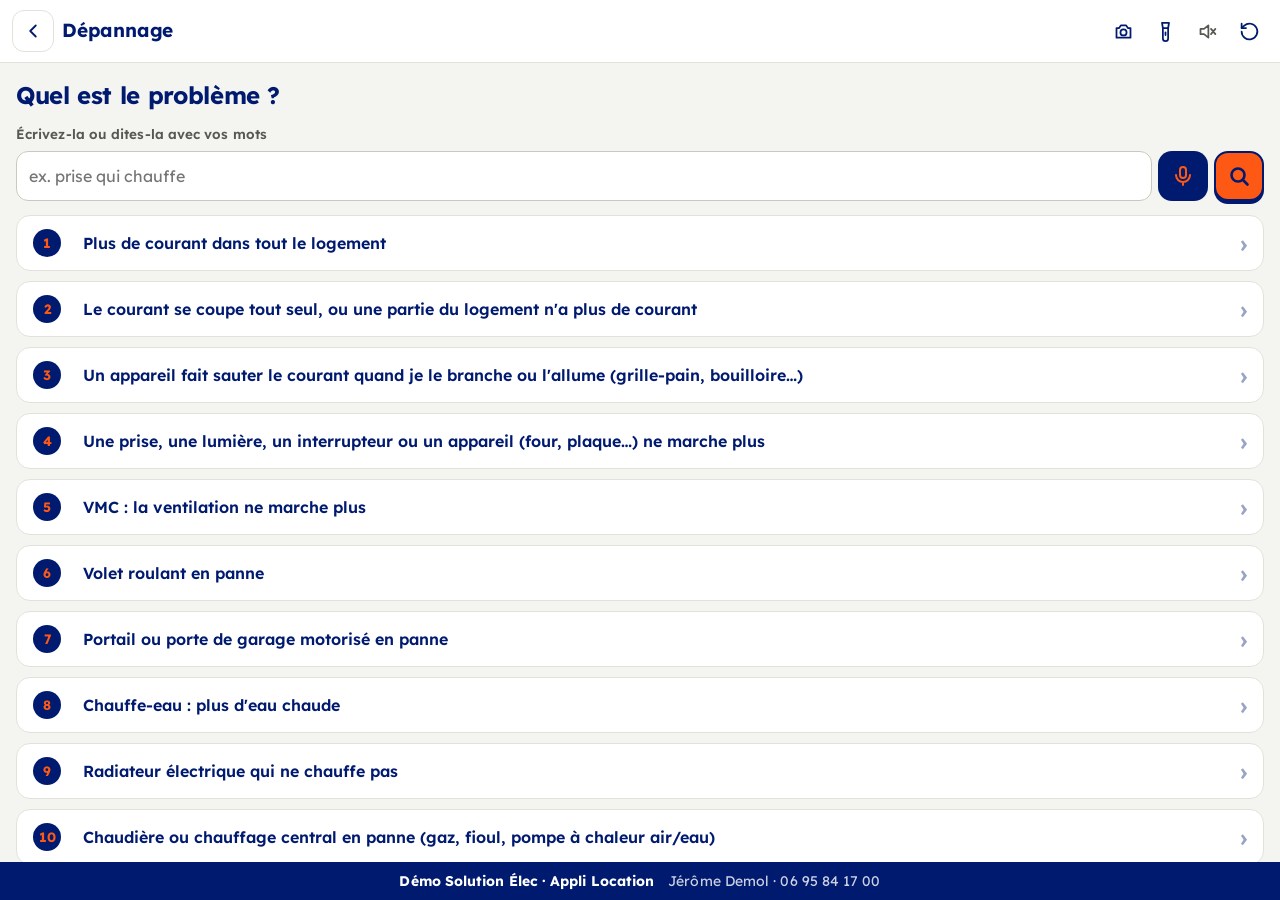
==== depannage/index.html @ 75cf82d8 "Démo publique du dépannage guidé (appli Location) pour le QR code de la présentation Ouvre directeme" ====
<!doctype html>
<html lang="fr">
<head>
<meta name="robots" content="noindex, nofollow">
<script src="demo-avant.js"></script>
<meta charset="utf-8">
<meta name="viewport" content="width=device-width,initial-scale=1,viewport-fit=cover,user-scalable=no">
<meta name="theme-color" content="#111111">
<title>Solution Élec – Démo dépannage</title>
<link rel="stylesheet" href="styles.css">
<link rel="stylesheet" href="demo.css">
</head>
<body>

<!-- ============ ACCUEIL ============ -->
<section class="screen" id="s-home">
  <div class="content home">
    <header class="hero">
      <div class="hero-top">
        <div class="logo-jd"><div class="lj-mark"><svg viewBox="0 0 48 48" aria-hidden="true"><text x="3" y="36" font-family="Georgia,'Times New Roman',serif" font-size="30" font-weight="700" fill="#111111">J</text><text x="19" y="36" font-family="Georgia,'Times New Roman',serif" font-size="30" font-weight="700" fill="#111111">D</text><path d="M27 6 18 26h7l-4 16 13-22h-7l4-14z" fill="#111111" stroke="#FFD100" stroke-width="1.2" stroke-linejoin="round"/></svg></div><div class="lj-txt"><b>JD Elec 33</b><small>Électricité générale</small></div></div>
        <button class="icon-btn glass" data-go="s-settings" aria-label="Réglages">
          <svg viewBox="0 0 24 24"><circle cx="12" cy="12" r="3"/><path d="M12 2v3M12 19v3M4.2 4.2l2.1 2.1M17.7 17.7l2.1 2.1M2 12h3M19 12h3M4.2 19.8l2.1-2.1M17.7 6.3l2.1-2.1"/></svg>
        </button>
      </div>
      <h1 class="brandname"><span class="app-name">Solution Élec</span></h1>
      <p class="tagline">Le dépannage électrique qui commence par un diagnostic, pas par un déplacement.</p>
      <div class="chips"><span>Pannes réglées à distance</span><span>Validation par l'agence</span><span>Devis en 2 minutes</span></div>
      <div class="by"><span id="ver"></span></div>
    </header>
    <div class="prof-label">Je suis</div>
    <div class="prof-switch" id="prof-switch" role="tablist" aria-label="Profil">
      <button data-p="locataire" role="tab">Locataire</button>
      <button data-p="agence" role="tab">Agence</button>
      <button data-p="electricien" role="tab">Électricien</button>
    </div>

    <div class="panne-xl loc-only">
      <button class="panne-btn" id="h-panne"><span class="pb-ico"><svg viewBox="0 0 24 24"><path d="M13 2 4 14h7l-1 8 9-12h-7z"/></svg></span>J'ai une panne</button>
      <button class="panne-voix" id="h-panne-voix"><svg viewBox="0 0 24 24"><rect x="9" y="3" width="6" height="11" rx="3"/><path d="M5 11a7 7 0 0 0 14 0M12 18v3"/></svg>Dire ma panne à voix haute</button>
    </div>
    <p class="rassure-court loc-only"><svg viewBox="0 0 24 24" aria-hidden="true"><path d="M12 3l7 3v5c0 4.5-3 8.3-7 10-4-1.7-7-5.5-7-10V6z"/><path d="M9 12l2 2 4-4"/></svg>Sans outil, pas à pas.</p>
    <button class="lien-qr loc-only" id="h-qr" type="button"><svg viewBox="0 0 24 24" aria-hidden="true"><path d="M4 4h6v6H4zM14 4h6v6h-6zM4 14h6v6H4z"/><path d="M14 14h2v2h-2zM18 14h2v2M14 18h2v2M18 18h2v2h-2"/></svg><span id="h-qr-t">Scanner l'autocollant du logement</span></button>
    <a class="urgence-accueil loc-only" href="tel:18"><svg viewBox="0 0 24 24" aria-hidden="true"><path d="M12 3 2 20h20z"/><path d="M12 10v4M12 17v.5"/></svg>Fumée, brûlé ou eau ? Appelez le 18</a>
    <button class="tile tile-main hide-loc" id="h-dep">
      <div class="tile-ico"><svg viewBox="0 0 24 24"><path d="M14.7 6.3a4 4 0 0 0-5.4 5.4L3 18l3 3 6.3-6.3a4 4 0 0 0 5.4-5.4l-2.5 2.5-2.4-.6-.6-2.4z"/></svg></div>
      <div><h2>Dépannage guidé</h2><p id="h-dep-p">Une panne ? Diagnostic pas à pas en toute sécurité, puis demande d'intervention envoyée à l'agence.</p></div>
    </button>
    <div class="tiles pro-only">
      <button class="tile pro-only" id="h-pre">
        <div class="tile-ico"><svg viewBox="0 0 24 24"><path d="M4 8h3l2-3h6l2 3h3v11H4z"/><circle cx="12" cy="13" r="3.5"/></svg></div>
        <h2>Pré-évaluation photo</h2><p>Anomalies repérées pièce par pièce, rapport chiffré.</p>
      </button>
      <button class="tile pro-only" id="h-diag">
        <div class="tile-ico"><svg viewBox="0 0 24 24"><path d="M14 3H6a2 2 0 0 0-2 2v14a2 2 0 0 0 2 2h12a2 2 0 0 0 2-2V9z"/><path d="M14 3v6h6M12 18v-6M9 15l3 3 3-3"/></svg></div>
        <h2>Diagnostic → devis</h2><p>Importez le rapport, le devis est prêt.</p>
      </button>
    </div>

    <button class="tile tile-main ag-only" id="h-parc">
      <div class="tile-ico"><svg viewBox="0 0 24 24"><path d="M3 11l9-7 9 7"/><path d="M5 10v10h14V10"/><path d="M10 20v-5h4v5"/></svg></div>
      <div><h2>Mon parc de logements</h2><p id="h-parc-p">Importez vos logements (Excel, CSV) et suivez les diagnostics à renouveler.</p></div>
    </button>
    <button class="tile tile-demo ag-only tile-tdb" id="h-tdb">
      <div class="tile-ico"><svg viewBox="0 0 24 24"><path d="M3 3v18h18"/><path d="M7 15l4-4 3 3 5-6"/></svg></div>
      <div><h2>Tableau de bord</h2><p id="h-tdb-p">Demandes, délais, diagnostics à renouveler, déplacements évités.</p></div>
    </button>
    <button class="reprise-visite maj" id="h-maj" type="button" hidden><span class="rv-ico"><svg viewBox="0 0 24 24"><path d="M12 4v11M7 10l5 5 5-5M5 20h14"/></svg></span><span class="vt"><span>Nouvelle version disponible</span><b></b><small>Touchez pour télécharger, puis ouvrez le fichier pour installer : vos données sont gardées.</small></span></button>
    <button class="reprise-visite" id="h-reprise" type="button" hidden><span class="rv-ico"><svg viewBox="0 0 24 24"><path d="M8 5v14l11-7z"/></svg></span><span class="vt"><span>Reprendre la visite en cours</span><b></b><small></small></span></button>
    <button class="tile tile-main ag-only" id="h-cam">
      <div class="tile-ico"><svg viewBox="0 0 24 24"><path d="M4 8h3l2-3h6l2 3h3v11H4z"/><circle cx="12" cy="13" r="3.5"/></svg></div>
      <div><h2>Relevé visuel (visite)</h2><p>Pièce par pièce, photographiez, cochez ou dictez ce que vous voyez : estimation TTC indicative à la fin de la visite.</p></div>
    </button>
    <button class="tile tile-demo hide-loc" id="h-glob">
      <div class="tile-ico"><svg viewBox="0 0 24 24"><path d="M3 11l9-7 9 7"/><path d="M5 10v10h14V10"/><path d="M9 14h6M9 17h4"/></svg></div>
      <div><h2>Estimation globale</h2><p>Surface et pièces : minimum NF C 15-100 (tableau, circuits, prises) chiffré en un instant.</p></div>
    </button>
    <button class="tile tile-demo hide-loc" id="h-age">
      <div class="tile-ico"><svg viewBox="0 0 24 24"><circle cx="12" cy="12" r="8.5"/><path d="M12 7.5V12l3 2"/></svg></div>
      <div><h2>Quel âge a l'électricité ?</h2><p>Sans outil, 5 à 6 questions : époque de l'installation, points hors norme et prix des travaux selon la région.</p></div>
    </button>
    <div class="tiles ag-tiles ag-only">
      <button class="tile" id="h-depot">
        <div class="tile-ico"><svg viewBox="0 0 24 24"><path d="M14 3H6a2 2 0 0 0-2 2v14a2 2 0 0 0 2 2h12a2 2 0 0 0 2-2V9z"/><path d="M14 3v6h6M12 18v-6M9 15l3-3 3 3"/></svg></div>
        <h2>Déposer le diagnostic</h2><p>Obtenez votre devis de mise en sécurité.</p>
      </button>
      <button class="tile" id="h-plan">
        <div class="tile-ico"><svg viewBox="0 0 24 24"><rect x="3" y="5" width="18" height="16" rx="2"/><path d="M3 10h18M8 3v4M16 3v4"/><circle cx="15.5" cy="15.5" r="1.6"/><path d="M16.7 16.7l2 2"/></svg></div>
        <h2>Planifier l'intervention</h2><p>Devis accepté : date, créneau, clés.</p>
      </button>
    </div>

    <button class="tile tile-main hide-loc" id="h-imm">
      <div class="tile-ico"><svg viewBox="0 0 24 24"><path d="M4 21V5l8-3v19M12 8h8v13"/><path d="M7 8h2M7 12h2M7 16h2M15 12h2M15 16h2M2 21h20"/></svg></div>
      <div><h2>Mes immeubles</h2><p id="h-imm-p">Équipements, contacts des prestataires, pannes et visite annuelle, immeuble par immeuble.</p></div>
    </button>
    <button class="tile tile-demo hide-loc" id="h-services">
      <div class="tile-ico"><svg viewBox="0 0 24 24"><path d="M12 3l7 3v5c0 4.5-3 8.3-7 10-4-1.7-7-5.5-7-10V6z"/><path d="M9 12l2 2 4-4"/></svg></div>
      <div><h2>Visite annuelle et devis pour l'AG</h2><p>Vérification des parties communes, contrat de maintenance, sous-compteurs, devis prêts pour l'assemblée générale.</p></div>
    </button>
    <button class="tile tile-demo hide-loc" id="h-part">
      <div class="tile-ico"><svg viewBox="0 0 24 24"><circle cx="9" cy="8" r="3.2"/><path d="M3.5 20a5.5 5.5 0 0 1 11 0"/><path d="M17.5 7.5 15 12h3.2l-1.7 4.5"/></svg></div>
      <div><h2>Électriciens partenaires</h2><p id="h-part-p">Ajouter un électricien, contrat et conditions générales de vente, grille des commissions.</p></div>
    </button>
    <button class="tile tile-demo hide-loc" id="h-demo">
      <div class="tile-ico"><svg viewBox="0 0 24 24"><path d="M3 3v18h18"/><path d="M7 15l4-4 3 3 5-6"/></svg></div>
      <div><h2>Démo agence</h2><p>Tableau de bord d'un parc de 160 logements : Électro-score, carte des risques, économies.</p></div>
    </button>
    <div class="card new hide-loc" id="h-form" hidden>
      <h2 id="h-form-t">Nouvelle pré-évaluation</h2>
      <label for="h-ref">Adresse ou référence du bien</label>
      <input id="h-ref" type="text" placeholder="ex. 27 rue des Immortelles, Hourtin" autocomplete="off" list="h-ref-parc">
      <datalist id="h-ref-parc"></datalist>
      <label for="h-client" id="h-client-l">Client / agence (facultatif)</label>
      <input id="h-client" type="text" placeholder="ex. AJP Immobilier Soulac" autocomplete="off">
      <label for="h-nature">Maison ou appartement</label>
      <select id="h-nature"><option value="">Choisir</option><option value="maison">Maison</option><option value="appartement">Appartement</option><option value="maison_copro">Maison en copropriété</option></select>
      <div class="hf-row">
        <div><label for="h-type">Type</label><select id="h-type"><option value="">Choisir</option><option>Studio</option><option>T2</option><option>T3</option><option>T4</option><option>T5</option><option>T6</option></select></div>
        <div><label for="h-surf">Surface (m²)</label><input id="h-surf" type="number" inputmode="numeric" min="10" max="600" placeholder="ex. 65"></div>
      </div>
      <button class="btn primary big" id="h-start">
        <svg viewBox="0 0 24 24"><path d="M4 8h3l2-3h6l2 3h3v11H4z"/><circle cx="12" cy="13" r="3.5"/></svg>
        Démarrer le scan
      </button>
      <p class="hint" id="h-keywarn" hidden>Ajoutez votre clé API dans Réglages avant de scanner.</p>
    </div>

    <h3 class="sec" id="h-dem-title" hidden>Demandes d'intervention</h3>
    <div id="h-dem" class="list"></div>
    <button class="lien-prof loc-only" id="h-prof-open" type="button">Agence ou électricien ?</button>
    <h3 class="sec hide-loc" id="h-list-t">Pré-évaluations</h3>
    <div id="h-list" class="list hide-loc"></div>
  </div>
</section>

<!-- ============ SCAN (caméra) ============ -->
<section class="screen dark" id="s-scan" hidden>
  <div class="cam">
    <video id="video" playsinline muted autoplay></video>
    <canvas id="frame" hidden></canvas>
    <img id="still" alt="" hidden>
    <div class="overlay" id="overlay"></div>
    <div class="flash" id="flash" hidden></div>
    <div class="cam-msg" id="cam-msg" hidden></div>
    <div class="scanline" id="scanline" hidden></div>
    <div class="nav" id="nav" hidden>
      <button id="nav-prev" aria-label="Photo précédente"><svg viewBox="0 0 24 24"><path d="M15 6l-6 6 6 6"/></svg></button>
      <span id="nav-pos"></span>
      <button id="nav-next" aria-label="Photo suivante"><svg viewBox="0 0 24 24"><path d="M9 6l6 6-6 6"/></svg></button>
    </div>
  </div>

  <div class="cam-top">
    <button class="icon-btn glass" id="sc-close" aria-label="Terminer la visite">
      <svg viewBox="0 0 24 24"><path d="M15 6l-6 6 6 6"/></svg>
    </button>
    <div class="rooms" id="rooms"></div>
  </div>

  <div class="cam-bottom" id="cam-bottom">
    <div class="tray" id="tray" hidden>
      <div class="tray-shots" id="tray-shots"></div>
      <button class="btn primary" id="sc-analyse">Analyser</button>
    </div>
    <div class="cam-actions">
      <button class="ca-btn" id="sc-mic" type="button"><svg viewBox="0 0 24 24"><rect x="9" y="3" width="6" height="11" rx="3"/><path d="M5 11a7 7 0 0 0 14 0M12 18v3"/></svg>Dicter</button>
      <button class="ca-btn" id="sc-check" type="button"><svg viewBox="0 0 24 24"><path d="M9 11l3 3 8-8"/><path d="M20 12v6a2 2 0 0 1-2 2H6a2 2 0 0 1-2-2V6a2 2 0 0 1 2-2h9"/></svg>Cocher</button>
    </div>
    <div class="cam-tools">
      <button class="pill-btn" id="sc-lens" hidden aria-label="Changer d'objectif">1×</button>
      <div class="modes" role="tablist">
        <button data-mode="photo" class="on" role="tab">Photo</button>
        <button data-mode="video" role="tab">Vidéo</button>
      </div>
      <span class="rec" id="rec" hidden></span>
    </div>
    <div class="cam-row">
      <button class="thumb" id="sc-report" aria-label="Voir le rapport"><span id="sc-count">0</span><small>constats</small></button>
      <button class="shutter" id="sc-shoot" aria-label="Prendre une photo"><span></span></button>
      <label class="thumb file" for="sc-file" aria-label="Importer des photos">
        <svg viewBox="0 0 24 24"><rect x="3" y="4" width="18" height="16" rx="2"/><circle cx="9" cy="10" r="2"/><path d="M21 17l-5-5-9 8"/></svg>
      </label>
      <input type="file" id="sc-file" accept="image/*" multiple hidden>
    </div>
  </div>

  <!-- visite guidée : constats cochés ou dictés -->
  <div class="sheet ck" id="ck" hidden>
    <div class="sheet-head">
      <div><div class="sheet-room" id="ck-room"></div><div class="sheet-sub" id="ck-sub"></div></div>
      <div class="sheet-total" id="ck-total"></div>
    </div>
    <div class="sheet-body" id="ck-body"></div>
    <div class="sheet-actions">
      <button class="btn ghost" id="ck-cancel" type="button">Annuler</button>
      <button class="btn ghost" id="ck-ras" type="button">Rien à signaler</button>
      <button class="btn primary" id="ck-ok" type="button">Ajouter au rapport</button>
    </div>
  </div>

  <!-- feuille de résultat -->
  <div class="sheet" id="sheet" hidden>
    <div class="sheet-head">
      <div><div class="sheet-room" id="r-room"></div><div class="sheet-sub" id="r-sub"></div></div>
      <div class="sheet-total" id="r-total"></div>
      <p class="hint" id="r-zone" hidden></p>
    </div>
    <div class="sheet-body" id="r-body"></div>
    <div class="sheet-actions">
      <button class="btn ghost" id="r-retake">Reprendre</button>
      <button class="btn primary" id="r-keep">Valider</button>
    </div>
  </div>
</section>

<!-- ============ RAPPORT ============ -->
<section class="screen" id="s-report" hidden>
  <header class="topbar">
    <button class="icon-btn" id="rp-back" aria-label="Retour"><svg viewBox="0 0 24 24"><path d="M15 6l-6 6 6 6"/></svg></button>
    <div class="title"><h1 id="rp-title">Rapport</h1><div class="sub" id="rp-sub"></div></div>
    <span></span>
  </header>
  <div class="content" id="rp-content"></div>
  <div class="footbar">
    <button class="btn ghost" id="rp-scan">Continuer</button>
    <button class="btn ghost" id="rp-copy">Copier</button>
    <button class="btn primary" id="rp-pdf">PDF</button>
  </div>
</section>

<!-- ============ DÉPANNAGE ============ -->
<section class="screen" id="s-dep" hidden>
  <header class="topbar">
    <button class="icon-btn" id="dp-back" aria-label="Retour"><svg viewBox="0 0 24 24"><path d="M15 6l-6 6 6 6"/></svg></button>
    <div class="title"><h1>Dépannage</h1><div class="sub" id="dp-step"></div></div>
    <div class="tb-actions">
      <button class="icon-btn cam-btn" id="dp-cam" aria-label="Prendre une photo"><svg viewBox="0 0 24 24"><path d="M4 8h3l2-3h6l2 3h3v11H4z"/><circle cx="12" cy="13" r="3.5"/></svg><span class="badge-n" id="dp-camn" hidden>0</span></button>
      <button class="icon-btn" id="dp-torch" aria-label="Lampe torche"><svg viewBox="0 0 24 24"><path d="M8 2h8l-1 6H9z"/><path d="M9 8v12a3 3 0 0 0 6 0V8"/><path d="M12 13v3"/></svg></button>
      <button class="icon-btn" id="dp-voice" aria-label="Couper la voix"><svg viewBox="0 0 24 24"><path d="M4 9v6h4l5 4V5L8 9z"/><path class="w1" d="M16 9a4 4 0 0 1 0 6"/><path class="w2" d="M18.5 6.5a8 8 0 0 1 0 11"/><path class="x" d="M16 9l5 6M21 9l-5 6"/></svg></button>
      <button class="icon-btn" id="dp-home" aria-label="Recommencer"><svg viewBox="0 0 24 24"><path d="M3 12a9 9 0 1 0 3-6.7L3 8"/><path d="M3 3v5h5"/></svg></button>
    </div>
  </header>
  <div class="content" id="dp-content"></div>
  <input type="file" id="dp-file" accept="image/*" capture="environment" hidden>
  <input type="file" id="dp-gal" accept="image/*" multiple hidden>
</section>

<!-- ============ DIAGNOSTIC → DEVIS ============ -->
<section class="screen" id="s-diag" hidden>
  <header class="topbar">
    <button class="icon-btn" id="dg-back" aria-label="Retour"><svg viewBox="0 0 24 24"><path d="M15 6l-6 6 6 6"/></svg></button>
    <div class="title"><h1>Diagnostic → devis</h1><div class="sub" id="dg-sub"></div></div><span></span>
  </header>
  <div class="content" id="dg-content"></div>
  <div class="footbar" id="dg-foot" hidden>
    <button class="btn ghost" id="dg-new">Autre</button>
    <button class="btn ghost" id="dg-plan">Planifier</button>
    <button class="btn ghost" id="dg-copy">Copier</button>
    <button class="btn primary" id="dg-pdf">Devis PDF</button>
  </div>
  <input type="file" id="dg-file" accept="application/pdf,image/*" multiple hidden>
</section>

<!-- ============ ESTIMATION GLOBALE ============ -->
<section class="screen" id="s-glob" hidden>
  <header class="topbar">
    <button class="icon-btn" id="gl-back" aria-label="Retour"><svg viewBox="0 0 24 24"><path d="M15 6l-6 6 6 6"/></svg></button>
    <div class="title"><h1>Estimation globale</h1><div class="sub">Rénovation · NF C 15-100</div></div><span></span>
  </header>
  <div class="content" id="gl-content"></div>
</section>

<section class="screen" id="s-age" hidden>
  <header class="topbar">
    <button class="icon-btn" id="ag2-back" aria-label="Retour"><svg viewBox="0 0 24 24"><path d="M15 6l-6 6 6 6"/></svg></button>
    <div class="title"><h1>Âge de l'installation</h1><div class="sub" id="ag2-sub">Sans outil</div></div><span></span>
  </header>
  <div class="content" id="ag2-content"></div>
</section>

<!-- ============ TABLEAU DE BORD AGENCE ============ -->
<section class="screen" id="s-tdb" hidden>
  <header class="topbar">
    <button class="icon-btn" id="tdb-back" aria-label="Retour"><svg viewBox="0 0 24 24"><path d="M15 6l-6 6 6 6"/></svg></button>
    <div class="title"><h1>Tableau de bord</h1><div class="sub">Chiffres réels de l'agence</div></div><span></span>
  </header>
  <div class="content" id="tdb-content"></div>
</section>

<!-- ============ SUIVI D'UNE DEMANDE ============ -->
<section class="screen" id="s-dossier" hidden>
  <header class="topbar">
    <button class="icon-btn" id="dd-back" aria-label="Retour"><svg viewBox="0 0 24 24"><path d="M15 6l-6 6 6 6"/></svg></button>
    <div class="title"><h1>Suivi de la demande</h1><div class="sub" id="dd-sub"></div></div><span></span>
  </header>
  <div class="content" id="dd-content"></div>
</section>

<!-- ============ AGENCE : MON PARC ============ -->
<section class="screen" id="s-parc" hidden>
  <header class="topbar">
    <button class="icon-btn" id="pa-back" aria-label="Retour"><svg viewBox="0 0 24 24"><path d="M15 6l-6 6 6 6"/></svg></button>
    <div class="title"><h1>Mon parc</h1><div class="sub" id="pa-sub"></div></div><span></span>
  </header>
  <div class="content" id="pa-content"></div>
  <input type="file" id="pa-file" accept=".xlsx,.xls,.csv,text/csv,application/vnd.openxmlformats-officedocument.spreadsheetml.sheet,application/vnd.ms-excel" hidden>
</section>

<!-- ============ AGENCE : DÉPÔT DIAGNOSTIC ============ -->
<section class="screen" id="s-depot" hidden>
  <header class="topbar">
    <button class="icon-btn" id="dpo-back" aria-label="Retour"><svg viewBox="0 0 24 24"><path d="M15 6l-6 6 6 6"/></svg></button>
    <div class="title"><h1>Déposer le diagnostic</h1><div class="sub">Obtenir votre devis</div></div><span></span>
  </header>
  <div class="content" id="dpo-content"></div>
  <input type="file" id="dpo-file" accept="application/pdf,image/*" multiple hidden>
</section>

<!-- ============ AGENCE : PLANIFIER ============ -->
<section class="screen" id="s-plan" hidden>
  <header class="topbar">
    <button class="icon-btn" id="pl-back" aria-label="Retour"><svg viewBox="0 0 24 24"><path d="M15 6l-6 6 6 6"/></svg></button>
    <div class="title"><h1>Planifier l'intervention</h1><div class="sub">Date · créneau · clés</div></div><span></span>
  </header>
  <div class="content" id="pl-content"></div>
</section>

<!-- ============ DÉMO AGENCE ============ -->
<section class="screen" id="s-demo" hidden>
  <header class="topbar">
    <button class="icon-btn" id="dm-back" aria-label="Retour"><svg viewBox="0 0 24 24"><path d="M15 6l-6 6 6 6"/></svg></button>
    <div class="title"><h1 id="dm-title">Démo agence</h1><div class="sub">Tableau de bord</div></div><span></span>
  </header>
  <div class="content" id="dm-content"></div>
</section>

<!-- ============ BIENVENUE ============ -->
<section class="screen welcome" id="s-welcome" hidden>
  <div class="wl-slides" id="wl-slides">
    <div class="wl-slide">
      <div class="logo-jd big"><div class="lj-mark"><svg viewBox="0 0 48 48" aria-hidden="true"><text x="3" y="36" font-family="Georgia,'Times New Roman',serif" font-size="30" font-weight="700" fill="#111111">J</text><text x="19" y="36" font-family="Georgia,'Times New Roman',serif" font-size="30" font-weight="700" fill="#111111">D</text><path d="M27 6 18 26h7l-4 16 13-22h-7l4-14z" fill="#111111" stroke="#FFD100" stroke-width="1.2" stroke-linejoin="round"/></svg></div><div class="lj-txt"><b>JD Elec 33</b><small>Électricité générale</small></div></div>
      <h1 class="brandname app-name">Solution Élec</h1>
      <p class="tagline">Le dépannage électrique qui commence par un diagnostic, pas par un déplacement.</p>
    </div>
    <div class="wl-slide">
      <div class="wl-step"><b>1</b><div><h2>Une panne ?</h2><p>L'appli vous guide pas à pas, en toute sécurité. Beaucoup de pannes se règlent en deux minutes, sans faire venir personne.</p></div></div>
      <div class="wl-step"><b>2</b><div><h2>Un électricien est nécessaire ?</h2><p>La demande part à l'agence avec tout le dossier. L'électricien est prévenu en même temps.</p></div></div>
      <div class="wl-step"><b>3</b><div><h2>Bon pour accord</h2><p>L'agence valide, l'électricien prend rendez-vous et intervient, sans passage inutile.</p></div></div>
    </div>
    <div class="wl-slide">
      <h2 class="wl-q">Vous êtes…</h2>
      <div class="choices" id="wl-prof">
        <button class="choice" data-p="locataire">Locataire</button>
        <button class="choice" data-p="agence">Agence immobilière</button>
        <button class="choice" data-p="electricien">Électricien / artisan</button>
      </div>
      <label class="check"><input type="checkbox" id="wl-cgu"><span>J'accepte les <a href="#" data-legal="cgu">conditions d'utilisation</a> et la <a href="#" data-legal="conf">politique de confidentialité</a>.</span></label>
    </div>
  </div>
  <div class="wl-foot">
    <div class="dots" id="wl-dots"><span class="on"></span><span></span><span></span></div>
    <button class="btn primary big" id="wl-next">Suivant</button>
  </div>
</section>

<!-- ============ ÉLECTRICIENS PARTENAIRES ============ -->
<section class="screen" id="s-partenaires" hidden>
  <header class="topbar">
    <button class="icon-btn" id="pt-back" aria-label="Retour"><svg viewBox="0 0 24 24"><path d="M15 6l-6 6 6 6"/></svg></button>
    <div class="title"><h1>Électriciens partenaires</h1><div class="sub" id="pt-sub"></div></div><span></span>
  </header>
  <div class="content" id="pt-content"></div>
</section>

<!-- ============ LECTEUR DE QR (autocollant du logement, affiche du hall) ============ -->
<section class="screen" id="s-qr" hidden>
  <header class="topbar">
    <button class="icon-btn" id="qr-back" aria-label="Retour"><svg viewBox="0 0 24 24"><path d="M15 6l-6 6 6 6"/></svg></button>
    <div class="title"><h1>Scanner le code</h1><div class="sub" id="qr-sub"></div></div><span></span>
  </header>
  <div class="content" id="qr-content"></div>
</section>

<!-- ============ COPRO : MES IMMEUBLES ============ -->
<section class="screen" id="s-imm" hidden>
  <header class="topbar">
    <button class="icon-btn" id="im-back" aria-label="Retour"><svg viewBox="0 0 24 24"><path d="M15 6l-6 6 6 6"/></svg></button>
    <div class="title"><h1>Mes immeubles</h1><div class="sub" id="im-sub"></div></div><span></span>
  </header>
  <div class="content" id="im-content"></div>
</section>

<!-- ============ COPRO : VISITE ANNUELLE, CONTRAT, SOUS-COMPTAGE ============ -->
<section class="screen" id="s-services" hidden>
  <header class="topbar">
    <button class="icon-btn" id="sv-back" aria-label="Retour"><svg viewBox="0 0 24 24"><path d="M15 6l-6 6 6 6"/></svg></button>
    <div class="title"><h1>Visite annuelle et devis</h1><div class="sub">Parties communes</div></div><span></span>
  </header>
  <div class="content" id="sv-content"></div>
</section>

<!-- ============ MENTIONS LÉGALES ============ -->
<section class="screen" id="s-legal" hidden>
  <header class="topbar">
    <button class="icon-btn" id="lg-back" aria-label="Retour"><svg viewBox="0 0 24 24"><path d="M15 6l-6 6 6 6"/></svg></button>
    <div class="title"><h1>Informations légales</h1></div><span></span>
  </header>
  <div class="content legal" id="lg-content"></div>
</section>

<!-- ============ RÉGLAGES ============ -->
<section class="screen" id="s-settings" hidden>
  <header class="topbar">
    <button class="icon-btn" data-go="s-home" aria-label="Retour"><svg viewBox="0 0 24 24"><path d="M15 6l-6 6 6 6"/></svg></button>
    <div class="title"><h1>Réglages</h1></div><span></span>
  </header>
  <div class="content">
    <p class="hint st-ver" id="st-ver"></p>
    <div class="card" id="st-transfert">
      <h2>Transférer mes réglages</h2>
      <p class="hint">Location, Transaction et Copro gardent chacune leurs réglages. Envoyez-les d'un geste vers l'autre appli installée sur ce téléphone : grille de prix, agence ou syndic, électricien, mentions, logo, prix du contrat. La clé d'activation n'est jamais transférée : collez-la à nouveau dans l'autre appli.</p>
      <div id="st-recus"></div>
      <div class="row2" id="st-envoi"></div>
      <div class="row2"><button class="btn ghost" id="st-exp" type="button">Exporter un fichier</button><label class="btn ghost" for="st-imp-file">Importer un fichier</label></div>
      <input type="file" id="st-imp-file" accept="application/json,.json" hidden>
    </div>
    <div class="card hide-loc" id="st-licence">
      <h2>Licence</h2>
      <p class="lic-etat" id="st-licence-etat"></p>
      <label for="st-licence-code">Code de licence</label>
      <textarea id="st-licence-code" rows="3" autocomplete="off" autocapitalize="off" spellcheck="false" placeholder="SE1.…"></textarea>
      <button class="btn primary" id="st-licence-ok" type="button">Activer la licence</button>
      <p class="hint">Le code vous est envoyé par l'éditeur (lien à toucher depuis ce téléphone, ou texte à coller). Il ne contient aucune donnée personnelle hors le nom du titulaire.</p>
    </div>
    <div class="card pro-only" id="st-moteur">
      <h2 id="st-moteur-t">Moteur d'analyse</h2>
      <label for="st-key">Clé d'activation (clé API)</label>
      <input id="st-key" type="password" autocomplete="off" placeholder="sk-ant-…">
      <p class="hint">Elle reste uniquement dans ce téléphone. Les mises à jour de l'appli la conservent.</p>
      <label for="st-model">Précision</label>
      <select id="st-model">
        <option value="claude-sonnet-5-5">Standard — rapide (≈ 5 s)</option>
        <option value="claude-opus-5-5">Maximale — plus lent (≈ 15 s)</option>
      </select>
      <button class="btn ghost" id="st-test">Tester la connexion</button>
      <p class="hint" id="st-testres"></p>
    </div>
    <div class="card hide-loc" id="st-zone-card">
      <h2>Zone de prix</h2>
      <label for="st-cp">Code postal de votre secteur</label>
      <input id="st-cp" type="text" inputmode="numeric" maxlength="5" placeholder="ex. 75011" autocomplete="off">
      <p class="hint" id="st-zone-l">Les estimations s'ajustent au coût de la main-d'œuvre de la zone (Paris et petite couronne × 1,25, grandes métropoles × 1,10 à 1,15, reste de la France × 1). L'adresse du bien, si elle contient un code postal, passe avant ce réglage. Vos propres prix de la grille ne sont jamais corrigés.</p>
    </div>
    <div class="card pro-only">
      <h2>Grille de prix JD Elec 33 <small>€ HT posé</small></h2>
      <p class="hint">Les lignes marquées « à confirmer » ne figurent pas dans le devis de référence. Ajustez-les une fois, elles sont mémorisées.</p>
      <div id="st-grid" class="grid"></div>
      <label class="check"><input type="checkbox" id="st-depl"> Ajouter le forfait main d'œuvre / déplacement aux rapports</label>
      <label class="btn ghost" for="st-grid-file">Importer ma grille validée (Excel)</label><input type="file" id="st-grid-file" accept=".xlsx,.xls,.csv" hidden>
      <button class="btn ghost" id="st-reset">Revenir à la grille d'origine</button>
    </div>
    <div class="card" id="st-ag-card">
      <h2>Agence (dépannage)</h2>
      <p class="hint">Destinataire des demandes d'intervention, qui valide avant transmission à JD Elec 33.</p>
      <label for="st-ag-nom">Nom de l'agence</label>
      <input id="st-ag-nom" type="text" placeholder="ex. AJP Immobilier Soulac" autocomplete="off">
      <label for="st-ag-gest">Gestionnaire en contact avec le propriétaire</label>
      <input id="st-ag-gest" type="text" placeholder="ex. Mme Dupont" autocomplete="off">
      <label for="st-ag-mail">E-mail du gestionnaire</label>
      <input id="st-ag-mail" type="text" inputmode="email" placeholder="agence@exemple.fr" autocomplete="off">
      <label for="st-ag-tel">Portable du gestionnaire (SMS)</label>
      <input id="st-ag-tel" type="text" inputmode="tel" placeholder="06 00 00 00 00" autocomplete="off">
      <label for="st-ag-ment">Mentions légales de l'agence (sur les estimations)</label>
      <textarea id="st-ag-ment" rows="3" maxlength="600" placeholder="ex. SARL AJP Immobilier · carte professionnelle CPI 3301 XXXX XXX XXX délivrée par la CCI de Bordeaux · garantie financière …"></textarea>
      <label>Logo de l'agence</label>
      <div class="logo-row"><div class="logo-prev" id="st-ag-logo-prev">Aucun logo</div>
        <label class="btn ghost" for="st-ag-logo">Choisir</label><button class="btn ghost" id="st-ag-logo-del" type="button" hidden>Retirer</button></div>
      <input type="file" id="st-ag-logo" accept="image/*" hidden>
      <p class="hint">Marque blanche : en profils Agence et Locataire, l'accueil, la demande d'intervention et le carnet électrique portent le nom et le logo de l'agence. Les devis restent au nom de l'électricien.</p>
    </div>
    <div class="card">
      <h2>Électricien référencé</h2>
      <p class="hint">Reçoit chaque demande en même temps que l'agence et attend le bon pour accord.</p>
      <p class="st-contrat" id="st-el-contrat"></p>
      <button class="btn ghost hide-loc" id="st-part" type="button">Électriciens partenaires : ajouter, contrat, tarifs</button>
      <label for="st-el-nom">Entreprise</label>
      <input id="st-el-nom" type="text" placeholder="JD Elec 33" autocomplete="off">
      <label for="st-el-mail">E-mail</label>
      <input id="st-el-mail" type="text" inputmode="email" placeholder="contact@jdelec33.fr" autocomplete="off">
      <label for="st-el-tel">Portable</label>
      <input id="st-el-tel" type="text" inputmode="tel" placeholder="06 95 84 17 00" autocomplete="off">
    </div>
    <div class="card pro-only">
      <h2>Entreprise</h2>
      <p>JD Elec 33 · 21 rue Georges Mandel, 33780 Soulac-sur-Mer<br>06 95 84 17 00 · contact@jdelec33.fr</p>
    </div>
    <div class="card">
      <h2>Mon profil</h2>
      <label for="st-profil">Je suis</label>
      <select id="st-profil">
        <option value="locataire">Locataire</option>
        <option value="agence">Agence immobilière</option>
        <option value="electricien">Électricien / artisan</option>
      </select>
      <p class="hint">Le profil locataire affiche seulement le dépannage guidé et le suivi des demandes.</p>
      <label class="check"><input type="checkbox" id="st-voix"> Lire les questions à voix haute</label>
      <label class="check"><input type="checkbox" id="st-ml"> Mains libres : écouter la réponse automatiquement</label>
      <label for="st-micro">Micro (réponses à la voix)</label>
      <select id="st-micro"><option value="fenetre">Fenêtre vocale Google : la plus fiable (recommandé)</option><option value="continu">Écoute intégrée, sans fenêtre</option></select>
      <label class="check" id="st-interr-l"><input type="checkbox" id="st-interr"> Écoute intégrée : couper la voix de l'appli dès que je parle</label>
      <div class="row-voix"><button class="btn ghost" id="st-mictest" type="button">Tester le micro</button></div>
      <p class="hint" id="st-micres"></p>
      <label class="check"><input type="checkbox" id="st-demo"> Afficher la démo agence (données fictives) en profil Agence</label>
      <label for="st-voixsel">Voix</label>
      <div class="row-voix"><select id="st-voixsel"><option>Voix du téléphone</option></select><button class="btn ghost" id="st-voixtest" type="button">Écouter</button></div>
      <p class="hint">Les voix « haute qualité » sont plus naturelles et nécessitent internet. Pour en avoir davantage : Réglages Android → Synthèse vocale → Moteur Google → Installer les données vocales → Français.</p>
    </div>
    <div class="card loc-only" id="st-lg-card">
      <h2>Mon logement</h2>
      <label for="st-lg-adr">Adresse du logement</label><input id="st-lg-adr" type="text" autocomplete="off">
      <button class="btn ghost" id="st-qr" type="button">Scanner l'autocollant</button>
      <div class="seul-location"><label for="st-lg-usage">Ma location</label>
      <select id="st-lg-usage"><option value="annuel">À l'année (bail d'habitation)</option><option value="saisonnier">Saisonnière (vacances)</option></select></div>
      <label for="st-lg-nom">Mon nom</label><input id="st-lg-nom" type="text" autocomplete="off">
      <label for="st-lg-tel">Mon téléphone</label><input id="st-lg-tel" type="text" inputmode="tel" autocomplete="off">
    </div>
    <div class="card" id="st-sauve">
      <h2>Sauvegarder mes données</h2>
      <p class="hint">Tout reste sur ce téléphone. Une fois par semaine, enregistrez une sauvegarde (Drive, e-mail, ordinateur) : logements, immeubles, demandes, visites, fiches, photos du tableau et réglages, sans la clé d'activation. Elle se restaure sur un nouveau téléphone, dans la même appli.</p>
      <p class="hint" id="st-sauve-der"></p>
      <div class="row2"><button class="btn ghost" id="st-sauve-exp" type="button">Sauvegarder</button><label class="btn ghost" for="st-sauve-file">Restaurer</label></div>
      <input type="file" id="st-sauve-file" accept="application/json,.json" hidden>
      <div id="st-sauve-conf"></div>
    </div>
    <div class="card">
      <h2>Informations légales</h2>
      <button class="btn ghost" data-legal="cgu">Conditions générales d'utilisation</button>
      <button class="btn ghost" data-legal="conf">Politique de confidentialité</button>
      <button class="btn ghost hide-loc" data-legal="cgv-elec">Conditions générales de vente (électriciens partenaires)</button>
      <button class="btn ghost" id="st-tour">Revoir la présentation</button>
    </div>
    <button class="btn primary big" id="st-save">Enregistrer</button>
  </div>
</section>

<div class="toast" id="toast" hidden></div>

<script src="version.js"></script>
<script src="produit-id.js"></script>
<script src="produits.js"></script>
<script src="licence.js"></script>
<script src="lib/jspdf.umd.min.js"></script>
<script src="lib/qrcode.js"></script>
<script src="pdf.js"></script>
<script src="legal.js"></script>
<script src="catalogue.js"></script>
<script src="zones.js"></script>
<script src="depannage.js"></script>
<script src="copro.js"></script>
<script src="visite.js"></script>
<script src="glob-ui.js"></script>
<script src="app.js"></script>
<script src="voix.js"></script>
<script src="illus.js"></script>
<script src="depannage-ui.js"></script>
<script src="diagnostic-ui.js"></script>
<script src="demo.js"></script>
<script src="diag-local.js"></script>
<script src="agence-ui.js"></script>
<script src="parc-ui.js"></script>
<script src="suivi-ui.js"></script>
<script src="tdb-ui.js"></script>
<script src="partenaires.js"></script>
<script src="immeubles-ui.js"></script>
<script src="qr.js"></script>
<script src="age-ui.js"></script>
<script src="demo-apres.js"></script>
</body>
</html>
---- depannage/styles.css ----
/* Scan Élec 33 — outil terrain : bleu nuit + or JD Elec, rouge/orange/bleu sémantiques. Polices système (fonctionne hors ligne). */
:root{
  /* Thème clair « bleu électricité » : fond blanc, bleu franc, orange pour les repères */
  --bg:#ffffff; --panel:#f3f6fb; --panel2:#e8eef7; --line:#d6dfeb;
  --fg:#0f1e36; --muted:#5b6b82; --gold:#1351b4; --gold-ink:#ffffff; --navy:#111111; --accent:#e8710a;
  --red:#d32f2f; --amber:#e8710a; --blue:#1e88e5; --ok:#2e7d32;
  --f-display:"sans-serif-condensed","Roboto Condensed","Arial Narrow",system-ui,sans-serif;
  --f-body:system-ui,-apple-system,"Roboto","Segoe UI",sans-serif;
  --f-mono:ui-monospace,"Roboto Mono",Menlo,monospace;
  --safe-t:env(safe-area-inset-top,0px); --safe-b:env(safe-area-inset-bottom,0px);
  color-scheme:light;
}
*{box-sizing:border-box;-webkit-tap-highlight-color:transparent}
html,body{margin:0;height:100%;background:var(--bg);color:var(--fg);font:15px/1.5 var(--f-body);overscroll-behavior:none}
[hidden]{display:none!important}
svg{width:22px;height:22px;fill:none;stroke:currentColor;stroke-width:2;stroke-linecap:round;stroke-linejoin:round}
button,input,select{font:inherit;color:inherit}
button{cursor:pointer}
:focus-visible{outline:3px solid var(--gold);outline-offset:2px}

.screen{position:fixed;inset:0;display:flex;flex-direction:column;overflow:hidden}
.content{flex:1;overflow-y:auto;padding:16px max(16px,env(safe-area-inset-left)) calc(24px + var(--safe-b));display:flex;flex-direction:column;gap:14px}
.topbar{display:flex;align-items:center;justify-content:space-between;gap:10px;padding:calc(10px + var(--safe-t)) 16px 10px;border-bottom:1px solid var(--line);background:var(--bg)}
.brand{display:flex;align-items:center;gap:10px}
.logo{width:40px;height:40px;border:1.5px solid var(--gold);border-radius:9px;display:grid;place-items:center;font:700 18px var(--f-display);color:var(--gold)}
h1{font:700 24px/1.05 var(--f-display);margin:0;letter-spacing:.02em}
.title{flex:1;min-width:0;text-align:center}
.title h1{font-size:20px;white-space:nowrap;overflow:hidden;text-overflow:ellipsis}
.sub{color:var(--muted);font-size:11px;letter-spacing:.06em;text-transform:uppercase}
h2{font:600 19px var(--f-display);margin:0 0 6px;letter-spacing:.02em}
h2 small{font:500 12px var(--f-body);color:var(--muted);margin-left:6px}
h3.sec{font:600 14px var(--f-display);letter-spacing:.1em;text-transform:uppercase;color:var(--gold);margin:8px 0 0}
.icon-btn{width:44px;height:44px;border-radius:12px;border:1px solid var(--line);background:var(--panel);display:grid;place-items:center;flex:0 0 auto}
.icon-btn.glass{background:rgba(13,20,32,.7);border-color:rgba(255,255,255,.15);backdrop-filter:blur(6px)}

.card{background:var(--panel);border:1px solid var(--line);border-radius:14px;padding:16px;display:flex;flex-direction:column;gap:8px}
.card p{margin:0}
label{font-size:13px;color:var(--muted)}
input[type=text],input[type=password],input[type=number],select{width:100%;height:48px;border-radius:10px;border:1px solid var(--line);background:var(--bg);padding:0 12px}
.hint{font-size:13px;color:var(--muted);margin:0}
.check{display:flex;gap:10px;align-items:center;font-size:14px;color:var(--fg);padding:6px 0}
.check input{width:20px;height:20px;accent-color:var(--gold)}

.btn{height:48px;border-radius:12px;border:1px solid var(--line);background:var(--panel2);padding:0 16px;font-weight:600;display:inline-flex;align-items:center;justify-content:center;gap:8px}
.btn.primary{background:var(--gold);color:var(--gold-ink);border-color:var(--gold)}
.btn.ghost{background:transparent}
.btn.big{height:58px;font:700 19px var(--f-display);letter-spacing:.06em;text-transform:uppercase;margin-top:8px}
.btn:disabled{opacity:.5}

.list{display:flex;flex-direction:column;gap:8px}
.visit{display:flex;gap:12px;align-items:center;background:var(--panel);border:1px solid var(--line);border-radius:12px;padding:12px;text-align:left;width:100%}
.visit .vt{flex:1;min-width:0}
.visit b{display:block;white-space:nowrap;overflow:hidden;text-overflow:ellipsis}
.visit small{color:var(--muted)}
.badge{font:700 12px var(--f-mono);padding:4px 8px;border-radius:6px;background:var(--panel2);border:1px solid var(--line);white-space:nowrap}
.badge.r{background:var(--red);border-color:var(--red);color:#fff}
.empty{color:var(--muted);text-align:center;padding:24px 8px;border:1px dashed var(--line);border-radius:12px}

/* ---- Caméra ---- */
.dark{background:#000}
.cam{position:absolute;inset:0;display:grid;place-items:center;background:#000}
.cam video,.cam img{position:absolute;inset:0;width:100%;height:100%;object-fit:contain}
.overlay{position:absolute;pointer-events:none}
.cam-msg{position:absolute;left:16px;right:16px;top:40%;text-align:center;background:rgba(13,20,32,.88);border:1px solid var(--line);border-radius:12px;padding:16px;font-size:15px;line-height:1.5}
.cam-msg .btn{margin-top:10px}
.cam-top{position:absolute;top:0;left:0;right:0;padding:calc(10px + var(--safe-t)) 12px 10px;display:flex;gap:10px;align-items:center;background:linear-gradient(rgba(0,0,0,.6),transparent)}
.rooms{flex:1;display:flex;gap:6px;overflow-x:auto;scrollbar-width:none}
.rooms::-webkit-scrollbar{display:none}
.rooms button{flex:0 0 auto;height:36px;padding:0 12px;border-radius:99px;border:1px solid rgba(255,255,255,.2);background:rgba(13,20,32,.7);font-size:13px;font-weight:600;white-space:nowrap}
.rooms button.on{background:var(--gold);color:var(--gold-ink);border-color:var(--gold)}
.cam-bottom{position:absolute;left:0;right:0;bottom:0;padding:16px 20px calc(18px + var(--safe-b));display:flex;flex-direction:column;gap:12px;background:linear-gradient(transparent,rgba(0,0,0,.8) 30%)}
.cam-row{display:flex;align-items:center;justify-content:space-between}
.shutter{width:78px;height:78px;border-radius:50%;border:4px solid #fff;background:transparent;display:grid;place-items:center;padding:0}
.shutter span{width:62px;height:62px;border-radius:50%;background:var(--gold);transition:transform .12s}
.shutter:active span{transform:scale(.9)}
.shutter:disabled{opacity:.5}
.thumb{width:58px;height:58px;border-radius:14px;border:1px solid rgba(255,255,255,.2);background:rgba(13,20,32,.75);display:flex;flex-direction:column;align-items:center;justify-content:center;line-height:1.1}
.thumb span{font:700 20px var(--f-display);color:var(--gold)}
.thumb small{font-size:9px;color:var(--muted);text-transform:uppercase;letter-spacing:.05em}
.scanline{position:absolute;left:0;right:0;height:3px;background:linear-gradient(90deg,transparent,var(--gold),transparent);box-shadow:0 0 18px var(--gold);animation:scan 1.3s ease-in-out infinite alternate}
@keyframes scan{from{top:12%}to{top:80%}}

.box{position:absolute;border:3px solid var(--red);border-radius:5px;box-shadow:0 0 0 1px rgba(0,0,0,.6),0 0 20px rgba(255,59,59,.65);animation:blink 1s steps(2,start) infinite}
.box.non_conforme{border-color:var(--amber);box-shadow:0 0 0 1px rgba(0,0,0,.6),0 0 16px rgba(255,176,32,.6)}
.box.a_verifier,.box.doute{border-color:var(--blue);border-style:dashed;animation:none;box-shadow:0 0 0 1px rgba(0,0,0,.6)}
.box span{position:absolute;left:-3px;top:-3px;transform:translateY(-100%);background:var(--red);color:#fff;font:700 12px/1 var(--f-mono);padding:5px 7px;border-radius:5px 5px 5px 0}
.box.non_conforme span{background:var(--amber);color:#1a1200}
.box.a_verifier span,.box.doute span{background:var(--blue);color:#001226}
@keyframes blink{50%{opacity:.25}}

/* ---- Feuille de résultat ---- */
.sheet{position:absolute;left:0;right:0;bottom:0;height:56%;background:var(--bg);border-top:1px solid var(--line);border-radius:18px 18px 0 0;display:flex;flex-direction:column;box-shadow:0 -10px 30px rgba(0,0,0,.5)}
.sheet-head{display:flex;justify-content:space-between;gap:12px;align-items:flex-start;padding:14px 16px 10px;border-bottom:1px solid var(--line)}
.sheet-room{font:700 20px var(--f-display)}
.sheet-sub{font-size:13px;color:var(--muted)}
.sheet-total{font:700 18px var(--f-display);color:var(--gold);text-align:right;white-space:nowrap}
.sheet-total small{display:block;font:500 11px var(--f-body);color:var(--muted)}
.sheet-body{overflow-y:auto;padding:10px 16px;display:flex;flex-direction:column;gap:8px}
.sheet-actions{display:flex;gap:10px;padding:10px 16px calc(12px + var(--safe-b));border-top:1px solid var(--line)}
.sheet-actions .btn{flex:1}

.find{display:flex;gap:10px;align-items:flex-start;background:var(--panel);border:1px solid var(--line);border-left:4px solid var(--red);border-radius:10px;padding:10px 12px}
.find.non_conforme{border-left-color:var(--amber)}
.find.a_verifier,.find.doute{border-left-color:var(--blue)}
.find.off{opacity:.45}
.find input{width:22px;height:22px;margin-top:2px;accent-color:var(--gold);flex:0 0 auto}
.find .fb{flex:1;min-width:0;display:flex;flex-direction:column;gap:3px}
.find .ft{display:flex;gap:6px;align-items:baseline;flex-wrap:wrap;font-weight:600}
.num{font:700 12px var(--f-mono);color:var(--muted)}
.pill{font:700 10px/1 var(--f-mono);text-transform:uppercase;letter-spacing:.05em;padding:4px 6px;border-radius:4px;background:var(--red);color:#fff;white-space:nowrap}
.non_conforme .pill{background:var(--amber);color:#1a1200}
.a_verifier .pill,.doute .pill{background:var(--blue);color:#001226}
.ref{font:500 12px var(--f-mono);color:var(--gold)}
.find p{margin:0;font-size:13px;color:var(--muted)}
.find .act{color:var(--fg)}
.find .cost{font:600 13px var(--f-mono)}
.conf{font:500 11px var(--f-mono);color:var(--muted)}
.okrow{display:flex;flex-wrap:wrap;gap:6px}
.okrow span{font-size:12px;border:1px solid var(--line);border-radius:99px;padding:3px 9px;color:var(--ok)}
.warn{background:rgba(255,176,32,.1);border:1px solid var(--amber);border-radius:10px;padding:10px 12px;font-size:14px}
.err{background:rgba(255,59,59,.1);border:1px solid var(--red);border-radius:10px;padding:10px 12px;font-size:14px}

/* ---- Rapport ---- */
.kpis{display:grid;grid-template-columns:repeat(3,1fr);gap:8px}
.kpi{background:var(--panel);border:1px solid var(--line);border-radius:12px;padding:10px 12px}
.kpi b{display:block;font:700 26px/1.1 var(--f-display);font-variant-numeric:tabular-nums}
.kpi small{font-size:11px;color:var(--muted);text-transform:uppercase;letter-spacing:.05em}
.kpi.r b{color:var(--red)}.kpi.a b{color:var(--amber)}
.total{background:var(--panel);border:1px solid var(--gold);border-radius:12px;padding:14px;display:flex;justify-content:space-between;align-items:baseline;gap:10px}
.total b{font:700 24px var(--f-display);color:var(--gold);font-variant-numeric:tabular-nums}
.room-block{display:flex;flex-direction:column;gap:8px}
.room-block h3{font:600 17px var(--f-display);margin:6px 0 0;display:flex;justify-content:space-between;gap:8px}
.room-block h3 small{font:500 12px var(--f-mono);color:var(--muted)}
.shots{display:flex;gap:6px;overflow-x:auto}
.shots img{width:84px;height:84px;object-fit:cover;border-radius:8px;border:1px solid var(--line);flex:0 0 auto}
.legal{font-size:12px;color:var(--muted);border-top:1px solid var(--line);padding-top:12px}
.footbar{display:flex;gap:10px;padding:10px 16px calc(12px + var(--safe-b));border-top:1px solid var(--line);background:var(--bg)}
.footbar .btn{flex:1}

/* ---- Réglages ---- */
.grid{display:flex;flex-direction:column;gap:6px}
.grow{display:grid;grid-template-columns:1fr 84px 84px;gap:6px;align-items:center}
.grow .gl{font-size:13px;min-width:0}
.grow .gl em{display:block;font-style:normal;font-size:11px;color:var(--amber)}
.grow input{height:40px;text-align:right;padding:0 8px;font-variant-numeric:tabular-nums}
.ghead{font-size:11px;color:var(--muted);text-transform:uppercase}

.toast{position:fixed;left:50%;bottom:calc(100px + var(--safe-b));transform:translateX(-50%);background:var(--fg);color:var(--bg);padding:10px 16px;border-radius:10px;font-weight:600;z-index:50;max-width:90vw;text-align:center}
@media (prefers-reduced-motion:reduce){.box{animation:none}.scanline{animation:none;top:45%}}

/* résultat ouvert : l'image analysée occupe la moitié haute, la feuille la moitié basse */
.screen.result .cam{bottom:56%;top:calc(56px + var(--safe-t))}
.screen.result .cam-top{background:var(--bg)}
.total{flex-direction:column;align-items:flex-start;gap:2px}
.toast{bottom:auto;top:calc(70px + var(--safe-t))}

/* ---- multi-photos, vidéo, objectif ---- */
.cam-tools{display:flex;align-items:center;justify-content:center;gap:10px;position:relative}
.modes{display:flex;background:rgba(13,20,32,.75);border:1px solid rgba(255,255,255,.18);border-radius:99px;padding:3px}
.modes button{border:0;background:transparent;height:32px;padding:0 16px;border-radius:99px;font-size:13px;font-weight:700;letter-spacing:.04em;text-transform:uppercase;color:var(--muted)}
.modes button.on{background:var(--gold);color:var(--gold-ink)}
.pill-btn{position:absolute;left:0;height:36px;min-width:52px;padding:0 10px;border-radius:99px;border:1px solid rgba(255,255,255,.25);background:rgba(13,20,32,.75);font:700 13px var(--f-mono);color:var(--fg)}
.rec{position:absolute;right:0;font:700 13px var(--f-mono);color:#fff;background:var(--red);padding:5px 10px;border-radius:99px}
.rec::before{content:"";display:inline-block;width:8px;height:8px;border-radius:50%;background:#fff;margin-right:6px;animation:blink 1s infinite}
.shutter.recording span{background:var(--red);border-radius:12px;transform:scale(.6)}
.tray{display:flex;gap:10px;align-items:center;background:rgba(13,20,32,.85);border:1px solid var(--line);border-radius:14px;padding:8px}
.tray-shots{flex:1;display:flex;gap:6px;overflow-x:auto;min-width:0}
.tray-shots div{position:relative;flex:0 0 auto}
.tray-shots img{width:52px;height:52px;object-fit:cover;border-radius:8px;border:1px solid var(--line);display:block}
.tray-shots img.blur{border-color:var(--amber)}
.tray-shots button{position:absolute;top:-6px;right:-6px;width:22px;height:22px;border-radius:50%;border:0;background:var(--fg);color:var(--bg);font:700 13px/1 var(--f-body);padding:0}
.tray .btn{flex:0 0 auto;height:52px}
.flash{position:absolute;inset:0;background:#fff;opacity:.7;animation:flash .25s forwards;pointer-events:none}
@keyframes flash{to{opacity:0}}
.nav{position:absolute;left:50%;transform:translateX(-50%);top:calc(64px + var(--safe-t));display:flex;align-items:center;gap:8px;background:rgba(13,20,32,.85);border:1px solid var(--line);border-radius:99px;padding:4px;z-index:3}
.screen.result .nav{top:8px}
.nav button{width:36px;height:36px;border-radius:50%;border:0;background:var(--panel2);display:grid;place-items:center;color:var(--fg)}
.nav span{font:700 13px var(--f-mono);min-width:44px;text-align:center}
.cam video{background:#000}

/* ---- Dépannage ---- */
.dep-card{flex-direction:row;align-items:center;gap:14px;text-align:left;width:100%;cursor:pointer;border-color:var(--gold)}
.dep-card h2{margin:0}
.dep-ico{width:52px;height:52px;border-radius:12px;background:var(--gold);color:var(--gold-ink);display:grid;place-items:center;flex:0 0 auto}
.dep-ico svg{width:28px;height:28px}
.safety{background:rgba(255,59,59,.08);border:1px solid rgba(255,59,59,.5);border-radius:12px;padding:12px 14px;font-size:14px}
.safety b{color:var(--red)}
.q{font:700 22px/1.25 var(--f-display);margin:0}
.choices{display:flex;flex-direction:column;gap:10px}
.choice{min-height:56px;border-radius:12px;border:1px solid var(--line);background:var(--panel);padding:12px 16px;text-align:left;font-size:16px;font-weight:600;display:flex;align-items:center;justify-content:space-between;gap:10px}
.choice::after{content:"›";font-size:24px;color:var(--gold);line-height:1}
.choice.danger{border-color:var(--red);color:#ffd6d6}
.trail{display:flex;flex-direction:column;gap:4px;font-size:13px;color:var(--muted);border-left:2px solid var(--line);padding-left:10px}
.trail b{color:var(--fg);font-weight:600}
.dp-photos{display:flex;gap:8px;flex-wrap:wrap}
.dp-photos img{width:72px;height:72px;object-fit:cover;border-radius:8px;border:1px solid var(--line)}
.result-card{border-radius:14px;padding:16px;display:flex;flex-direction:column;gap:8px;border:1px solid var(--line);background:var(--panel)}
.result-card.resolu{border-color:var(--ok)}
.result-card.intervention{border-color:var(--amber)}
.result-card.danger{border-color:var(--red);background:rgba(255,59,59,.08)}
.result-card.hors{border-color:var(--blue)}
.result-card h2{margin:0}
.result-card .tag{align-self:flex-start;font:700 11px var(--f-mono);text-transform:uppercase;letter-spacing:.06em;padding:4px 8px;border-radius:5px}
.resolu .tag{background:var(--ok);color:#002313}.intervention .tag{background:var(--amber);color:#1a1200}.danger .tag{background:var(--red);color:#fff}.hors .tag{background:var(--blue);color:#001226}
.actions{display:flex;flex-direction:column;gap:10px}
.actions .btn{width:100%}
textarea{width:100%;min-height:80px;border-radius:10px;border:1px solid var(--line);background:var(--bg);padding:10px 12px;font:inherit;color:inherit;resize:vertical}

/* ---- Diagnostic → devis ---- */
.drop{border:2px dashed var(--gold);border-radius:14px;padding:22px 16px;text-align:center;display:flex;flex-direction:column;gap:10px;align-items:center;background:var(--panel)}
.drop svg{width:40px;height:40px;color:var(--gold)}
.files{display:flex;flex-direction:column;gap:6px;width:100%}
.files div{display:flex;justify-content:space-between;gap:8px;font-size:13px;background:var(--bg);border:1px solid var(--line);border-radius:8px;padding:8px 10px}
.files span{min-width:0;overflow:hidden;text-overflow:ellipsis;white-space:nowrap}
.line{display:grid;grid-template-columns:24px 1fr;gap:10px;background:var(--panel);border:1px solid var(--line);border-left:4px solid var(--amber);border-radius:10px;padding:10px 12px}
.line.info{border-left-color:var(--blue)}
.line.off{opacity:.45}
.line input[type=checkbox]{width:22px;height:22px;accent-color:var(--gold);margin-top:2px}
.line .lb{display:flex;flex-direction:column;gap:4px;min-width:0}
.line .code{font:700 12px var(--f-mono);color:var(--gold)}
.line p{margin:0;font-size:13px;color:var(--muted)}
.line .row{display:flex;gap:8px;align-items:center;flex-wrap:wrap}
.line select,.line input[type=number]{height:38px;border-radius:8px;border:1px solid var(--line);background:var(--bg);padding:0 8px;font-size:13px}
.line select{flex:1;min-width:160px}
.line input[type=number]{width:64px;text-align:right}
.line .amt{font:700 14px var(--f-mono);margin-left:auto;font-variant-numeric:tabular-nums}
.tva{display:flex;gap:6px}
.tva button{flex:1;height:40px;border-radius:10px;border:1px solid var(--line);background:var(--panel);font-weight:700}
.tva button.on{background:var(--gold);color:var(--gold-ink);border-color:var(--gold)}
.sum{background:var(--panel);border:1px solid var(--gold);border-radius:12px;padding:12px 14px;display:grid;grid-template-columns:1fr auto;gap:4px 12px;font-variant-numeric:tabular-nums}
.sum b{font:700 22px var(--f-display);color:var(--gold)}

.circuit{display:flex;flex-direction:column;gap:8px;background:var(--panel);border:1px solid var(--line);border-radius:12px;padding:12px 14px}
.circuit div{display:flex;gap:10px;align-items:flex-start;font-size:14px}
.circuit div>b:first-child{flex:0 0 24px;height:24px;border-radius:50%;background:var(--gold);color:var(--gold-ink);display:grid;place-items:center;font-size:13px}

/* ---- Accueil Solution Élec ---- */
.home{padding-top:0}
.hero{margin:0 calc(-1 * max(16px, env(safe-area-inset-left))) 4px;padding:calc(14px + var(--safe-t)) 20px 20px;
  background:radial-gradient(120% 90% at 100% 0%, rgba(214,173,92,.28), transparent 55%), linear-gradient(160deg,#16233a,#0d1420 70%);
  border-bottom:1px solid var(--line);display:flex;flex-direction:column;gap:10px}
.hero-top{display:flex;justify-content:space-between;align-items:center}
.mark{width:46px;height:46px;border-radius:12px;background:var(--gold);color:var(--gold-ink);display:grid;place-items:center}
.mark svg{width:28px;height:28px;fill:currentColor;stroke:none}
.brandname{font:800 38px/1 var(--f-display);letter-spacing:.01em;margin:6px 0 0}
.tagline{margin:0;font-size:16px;line-height:1.4;color:#c9d3e2;max-width:32ch}
.chips{display:flex;flex-wrap:wrap;gap:6px}
.chips span{font-size:12px;font-weight:600;border:1px solid rgba(214,173,92,.45);color:var(--gold);border-radius:99px;padding:4px 10px}
.by{font:500 11px var(--f-mono);color:var(--muted)}
.tile{display:flex;flex-direction:column;gap:6px;text-align:left;background:var(--panel);border:1px solid var(--line);border-radius:16px;padding:16px;cursor:pointer;min-width:0}
.tile h2{margin:0;font-size:18px}
.tile p{margin:0;font-size:13px;color:var(--muted);line-height:1.4}
.tile-ico{width:42px;height:42px;border-radius:11px;background:rgba(214,173,92,.14);color:var(--gold);display:grid;place-items:center;margin-bottom:4px}
.tile-main{flex-direction:row;align-items:center;gap:14px;background:linear-gradient(135deg,var(--gold),#b8892f);border:0;color:var(--gold-ink)}
.tile-main p{color:rgba(27,20,4,.8)}
.tile-main .tile-ico{background:rgba(13,20,32,.15);color:var(--gold-ink);width:52px;height:52px;flex:0 0 auto;margin:0}
.tile-main .tile-ico svg{width:28px;height:28px}
.tiles{display:grid;grid-template-columns:1fr 1fr;gap:12px}
.dem{display:flex;gap:10px;align-items:center;background:var(--panel);border:1px solid var(--line);border-radius:12px;padding:10px 12px;width:100%;text-align:left}
.dem .vt{flex:1;min-width:0}.dem b{display:block;white-space:nowrap;overflow:hidden;text-overflow:ellipsis}.dem small{color:var(--muted)}
.st{font:700 10.5px var(--f-mono);text-transform:uppercase;padding:5px 8px;border-radius:6px;white-space:nowrap}
.st.attente_accord{background:var(--amber);color:#1a1200}.st.accord{background:var(--blue);color:#001226}.st.rdv{background:#8b5cf6;color:#fff}.st.terminee{background:var(--ok);color:#002313}.st.refusee{background:var(--panel2);color:var(--muted)}
.footbar .btn{padding:0 10px}

/* ---- profils ---- */
body.prof-locataire .pro-only, body.prof-agence .pro-only{display:none!important}
body:not(.prof-locataire) .loc-only{display:none!important}
/* ---- bienvenue ---- */
.welcome{background:radial-gradient(120% 70% at 100% 0%, rgba(214,173,92,.25), transparent 55%), linear-gradient(170deg,#16233a,#0d1420 65%)}
.wl-slides{flex:1;display:flex;overflow-x:auto;scroll-snap-type:x mandatory;scrollbar-width:none}
.wl-slides::-webkit-scrollbar{display:none}
.wl-slide{flex:0 0 100%;scroll-snap-align:start;display:flex;flex-direction:column;justify-content:center;gap:16px;padding:calc(30px + var(--safe-t)) 24px 20px;overflow-y:auto}
.mark.big{width:72px;height:72px;border-radius:18px}.mark.big svg{width:44px;height:44px}
.welcome .brandname{font-size:44px}
.welcome .tagline{font-size:19px}
.wl-step{display:flex;gap:14px;align-items:flex-start}
.wl-step>b{flex:0 0 36px;height:36px;border-radius:50%;background:var(--gold);color:var(--gold-ink);display:grid;place-items:center;font:800 18px var(--f-display)}
.wl-step h2{margin:0 0 2px}.wl-step p{margin:0;color:#c9d3e2;font-size:15px}
.wl-q{font:800 30px var(--f-display);margin:0}
.choice.on{border-color:var(--gold);background:rgba(214,173,92,.15)}
.check a{color:var(--gold)}
.wl-foot{padding:12px 24px calc(18px + var(--safe-b));display:flex;flex-direction:column;gap:12px}
.dots{display:flex;gap:8px;justify-content:center}
.dots span{width:8px;height:8px;border-radius:50%;background:var(--line)}
.dots span.on{background:var(--gold);width:22px;border-radius:4px}
.legal h2{font-size:22px}.legal h3{font:700 16px var(--f-display);color:var(--gold);margin:14px 0 4px;letter-spacing:.02em}
.legal p,.legal li{font-size:14px;line-height:1.55;color:#d3dbe7}.legal ul{margin:0;padding-left:20px}

/* ---- dépannage simplifié + voix ---- */
.tb-actions{display:flex;gap:6px}
.tb-actions .icon-btn{width:40px;height:40px}
#dp-torch.on{background:#f5c542;color:#1b1404;border-color:#f5c542}
#dp-voice .x{display:none}
#dp-voice.off .x{display:inline}#dp-voice.off .w1,#dp-voice.off .w2{display:none}
#dp-voice.off{color:var(--muted)}
.q.big{font-size:26px;line-height:1.2}
.choices.big .choice{min-height:64px;font-size:18px}
.illus{background:var(--panel);border:1px solid var(--line);border-radius:14px;padding:8px}
.illus svg{width:100%;height:auto;display:block}
.illus .hl{animation:blink 1.1s steps(2,start) infinite}
.heard{margin:0;font-size:15px;color:var(--gold);font-style:italic;text-align:center}
.trail-box{font-size:13px;color:var(--muted)}
.trail-box summary{cursor:pointer;padding:6px 0}
.mic-fab{position:fixed;right:max(18px,env(safe-area-inset-right));bottom:calc(22px + var(--safe-b));width:72px;height:72px;border-radius:50%;border:0;background:var(--gold);color:var(--gold-ink);display:grid;place-items:center;box-shadow:0 8px 24px rgba(0,0,0,.45);z-index:5}
.mic-fab svg{width:34px;height:34px}
#dp-content{padding-bottom:calc(110px + var(--safe-b))}
.mic-fab.on,.mic-big.on{background:var(--red);color:#fff;animation:pulse 1.2s ease-out infinite}
@keyframes pulse{0%{box-shadow:0 0 0 0 rgba(255,59,59,.6)}100%{box-shadow:0 0 0 22px rgba(255,59,59,0)}}
.mic-big{display:flex;gap:14px;align-items:center;text-align:left;width:100%;border:0;border-radius:16px;padding:16px;background:linear-gradient(135deg,var(--gold),#b8892f);color:var(--gold-ink)}
.mic-big b{display:block;font:800 20px var(--f-display)}.mic-big small{display:block;font-size:13px;opacity:.85}
.mic-ico{width:52px;height:52px;border-radius:50%;background:rgba(13,20,32,.15);display:grid;place-items:center;flex:0 0 auto}.mic-ico svg{width:28px;height:28px}
/* accueil locataire */
body:not(.prof-locataire) .loc-only{display:none!important}
body.prof-locataire .hide-loc{display:none!important}
.panne-xl{display:flex;flex-direction:column;gap:12px}
.panne-btn{display:flex;flex-direction:column;align-items:center;justify-content:center;gap:12px;min-height:200px;border:0;border-radius:24px;background:linear-gradient(140deg,#e2b968,#b8892f);color:var(--gold-ink);font:800 32px var(--f-display);box-shadow:0 14px 34px rgba(184,137,47,.35)}
.pb-ico{width:76px;height:76px;border-radius:50%;background:rgba(13,20,32,.15);display:grid;place-items:center}.pb-ico svg{width:44px;height:44px;fill:currentColor;stroke:none}
.panne-voix{display:flex;align-items:center;justify-content:center;gap:10px;min-height:60px;border-radius:16px;border:1.5px solid var(--gold);background:transparent;color:var(--gold);font:700 17px var(--f-body)}
body.prof-locataire .chips, body.prof-locataire .by{display:none}
body.prof-locataire .tagline{font-size:15px}

/* =================== THÈME BLANC & BLEU (surcharges) =================== */
.non_conforme .pill,.a_verifier .pill,.doute .pill,.box.non_conforme span,.box.a_verifier span,.box.doute span{color:#fff}
.st.attente_accord{color:#fff}.st.accord{color:#fff}.st.terminee{color:#fff}
.hero{background:#111111;border-bottom:0;color:#fff;box-shadow:0 6px 18px rgba(0,0,0,.18)}
.hero .brandname,.hero h1{color:#fff}
.hero .tagline{color:rgba(255,255,255,.9)}
.hero .chips span{border-color:rgba(255,255,255,.45);color:#fff}
.hero .by{color:rgba(255,255,255,.75)}
.icon-btn.glass{background:rgba(255,255,255,.16);border-color:rgba(255,255,255,.35);color:#fff}
.mark{background:#fff;color:var(--gold);box-shadow:0 2px 8px rgba(0,0,0,.15)}
.tile{background:#fff;box-shadow:0 1px 3px rgba(15,30,54,.06)}
.tile-ico{background:rgba(17,17,17,.09);color:var(--gold)}
.tile-main{background:var(--jaune,#FFD100);color:#fff;box-shadow:0 8px 20px rgba(17,17,17,.25)}
.tile-main p{color:rgba(255,255,255,.88)}
.tile-main .tile-ico{background:rgba(255,255,255,.18);color:#fff}
.panne-btn{background:var(--jaune,#FFD100);color:#fff;box-shadow:0 14px 34px rgba(17,17,17,.3)}
.pb-ico{background:rgba(255,255,255,.18)}
.panne-voix{border-color:var(--gold);color:var(--gold)}
.mic-big{background:var(--jaune,#FFD100);color:#fff}
.mic-ico{background:rgba(255,255,255,.18)}
.mic-fab{background:var(--gold);color:#fff;box-shadow:0 8px 24px rgba(17,17,17,.4)}
.safety{background:#fff4f4;border-color:#f2b8b8}
.choice{background:#fff;box-shadow:0 1px 2px rgba(15,30,54,.05)}
.choice.danger{color:var(--red);background:#fff6f6;border-color:#f2b8b8}
.choice::after{color:var(--gold)}
.result-card.danger{background:#fff6f6}
.legal p,.legal li{color:var(--fg)}
.card{box-shadow:0 1px 3px rgba(15,30,54,.05)}
input[type=text],input[type=password],input[type=number],select,textarea{background:#fff}
.welcome{background:#111111;color:#fff}
.welcome .tagline,.wl-step p{color:rgba(255,255,255,.9)}
.welcome .wl-step h2,.welcome .wl-q,.welcome .brandname{color:#fff}
.wl-step>b{background:#fff;color:var(--gold)}
.welcome .choice{background:rgba(255,255,255,.1);color:#fff;border-color:rgba(255,255,255,.35);box-shadow:none}
.welcome .choice::after{color:#fff}
.welcome .choice.on{background:#fff;color:var(--gold);border-color:#fff}
.welcome .check{color:#fff}.welcome .check a{color:#fff;text-decoration:underline}
.dots span{background:rgba(255,255,255,.35)}.dots span.on{background:#fff}
.welcome .btn.primary{background:#fff;color:var(--gold);border-color:#fff}
.cam-msg{color:#fff}
.rooms button{color:#fff}
.thumb{color:#fff}.thumb span{color:#FFD100}
.dep-ico{background:var(--gold);color:#fff}
/* photos pédagogiques */
.illus{background:none;border:0;padding:0}
.ph{margin:0;background:#fff;border:1px solid var(--line);border-radius:14px;overflow:hidden;box-shadow:0 2px 8px rgba(15,30,54,.08)}
.ph-wrap{position:relative;line-height:0}
.ph img{width:100%;display:block}
.ph-ring{position:absolute;border:4px solid var(--accent);border-radius:10px;box-shadow:0 0 0 3px rgba(255,255,255,.75),0 0 20px rgba(232,113,10,.75);animation:blink 1.1s steps(2,start) infinite}
.ph-tag{position:absolute;background:var(--accent);color:#fff;font:700 12.5px/1.2 var(--f-body);padding:5px 9px;border-radius:7px;white-space:nowrap;box-shadow:0 2px 6px rgba(0,0,0,.25)}
.ph figcaption{padding:10px 12px;font-size:14.5px;line-height:1.45;color:var(--fg)}
.illus .hl{animation:blink 1.1s steps(2,start) infinite}
/* logo */
.logo-jd{display:flex;align-items:center;gap:10px}
.logo-jd .lj-mark{width:46px;height:46px;border-radius:12px;background:#fff;display:grid;place-items:center;box-shadow:0 2px 8px rgba(0,0,0,.15)}
.logo-jd .lj-mark svg{width:38px;height:38px}
.logo-jd .lj-txt{display:flex;flex-direction:column;line-height:1.05}
.logo-jd .lj-txt b{font:800 17px var(--f-display);letter-spacing:.02em;color:#fff}
.logo-jd .lj-txt small{font-size:10.5px;letter-spacing:.12em;text-transform:uppercase;color:rgba(255,255,255,.8)}
/* sélecteur de profil */
.prof-switch{display:flex;gap:6px;background:var(--panel);border:1px solid var(--line);border-radius:12px;padding:4px}
.prof-switch button{flex:1;height:40px;border:0;border-radius:9px;background:transparent;font:700 13px var(--f-body);color:var(--muted)}
.prof-switch button.on{background:var(--gold);color:#fff;box-shadow:0 2px 6px rgba(17,17,17,.3)}
.prof-label{font-size:12px;color:var(--muted);text-transform:uppercase;letter-spacing:.08em;margin:2px 0 -6px}
.logo-jd.big .lj-mark{width:72px;height:72px;border-radius:18px}.logo-jd.big .lj-mark svg{width:60px;height:60px}
.logo-jd.big .lj-txt b{font-size:24px}.logo-jd.big .lj-txt small{font-size:12px}
.row-voix{display:flex;gap:8px}.row-voix select{flex:1}

/* ---- démo agence ---- */
.tile-demo{flex-direction:row;align-items:center;gap:14px;border-color:#e3e3dd;background:#fff}
.tile-demo .tile-ico{flex:0 0 auto;margin:0}
.demo-flag{align-self:flex-start;font:700 11px var(--f-mono);text-transform:uppercase;letter-spacing:.06em;color:var(--accent);background:#fff3e8;border:1px solid #f7c9a0;border-radius:6px;padding:4px 8px}
.eco-card{background:#111111;color:#fff;border-radius:18px;padding:18px;display:flex;flex-direction:column;gap:4px;box-shadow:0 10px 26px rgba(17,17,17,.28)}
.eco-card>small{opacity:.85;font-size:12.5px}
.eco-card>b{font:800 42px/1.05 var(--f-display);font-variant-numeric:tabular-nums}
.eco-sub{display:flex;flex-wrap:wrap;gap:6px 14px;font-size:12.5px;opacity:.95;margin-top:4px}
.eco-sub b{font-size:15px}
.score-bar{display:flex;height:54px;border-radius:12px;overflow:hidden;box-shadow:inset 0 0 0 1px rgba(0,0,0,.05)}
.score-bar div{display:flex;flex-direction:column;align-items:center;justify-content:center;color:#fff;min-width:22px}
.score-bar b{font:800 16px var(--f-display)}.score-bar small{font-size:10.5px}
.carte-box{border-radius:16px;overflow:hidden;border:1px solid var(--line)}
.carte{width:100%;height:auto;display:block}
.carte .cv{font:600 9.5px var(--f-body);fill:#33415a}
.carte .ocean{font:italic 600 11px var(--f-body);fill:#5d8fc7}
.carte circle{cursor:pointer}
.lt{flex:0 0 38px;height:38px;border-radius:9px;color:#fff;display:grid;place-items:center;font:800 18px var(--f-display)}
.rapport-prop p{font-size:14px;margin:0}
.pass-head{display:flex;gap:14px;align-items:center}.pass-head h2{margin:0}
.gauge{flex:0 0 84px;height:84px;border-radius:50%;background:conic-gradient(var(--c) 0 100%);display:flex;flex-direction:column;align-items:center;justify-content:center;color:#fff;box-shadow:0 6px 16px rgba(0,0,0,.15)}
.gauge b{font:800 34px/1 var(--f-display)}.gauge small{font-size:11px;opacity:.9}
svg.carte{width:100%;height:auto}
.illus svg,.ph svg{width:100%;height:auto}
.toast{top:auto;bottom:calc(28px + var(--safe-b))}
.content>*{flex-shrink:0}
svg.carte,.lj-mark svg,.ph svg{stroke:none;stroke-width:0}
.carte .cv{paint-order:stroke;stroke:#fff;stroke-width:3px;stroke-linejoin:round}
.carte path:last-of-type{stroke:none}

/* ---- parcours agence ---- */
.ag-tiles .tile{border-color:var(--gold)}
.intro-ag{background:#fff7cc;border:1px solid #f2e08a;border-radius:14px;padding:14px 16px;display:flex;flex-direction:column;gap:4px}
.intro-ag b{color:var(--navy);font-size:15px}.intro-ag span{color:var(--muted);font-size:13.5px;line-height:1.45}
.row2{display:grid;grid-template-columns:1fr 1fr;gap:8px}
input[type=date]{width:100%;height:48px;border-radius:10px;border:1px solid var(--line);background:#fff;padding:0 10px;font:inherit;color:inherit}
.seg{display:grid;grid-template-columns:repeat(3,1fr);gap:6px;margin:4px 0 10px}
.seg button{min-height:48px;border-radius:10px;border:1px solid var(--line);background:#fff;font:600 13px/1.2 inherit;color:var(--fg);padding:6px}
.seg button.on{background:var(--gold);border-color:var(--gold);color:#fff}
.btn.big{min-height:54px;font-size:16px}
.st.devis_demande,.st.planifiee{background:var(--amber);color:#fff}.st.devis_recu{background:var(--blue);color:#fff}.st.cles{background:#111111;color:#fff}
body.prof-locataire .ag-only,body.prof-electricien .ag-only{display:none!important}

/* ---- photos dépannage ---- */
.photo-zone{border:1px solid var(--line);border-radius:14px;padding:12px;display:flex;flex-direction:column;gap:10px;background:var(--panel)}
.photo-zone.conseil{border-color:var(--gold);background:#fff7cc}
.pz-t{display:flex;flex-direction:column;gap:2px}.pz-t b{color:var(--navy);font-size:14.5px}.pz-t span{color:var(--muted);font-size:12.5px;line-height:1.4}
.pz-b{display:grid;grid-template-columns:1.6fr 1fr;gap:8px}.pz-b .btn{min-height:50px;display:flex;align-items:center;justify-content:center;gap:8px}
.pz-b .btn svg,#dp-share svg{width:20px;height:20px;flex:none}
#dp-share{display:flex;align-items:center;justify-content:center;gap:8px}#dp-share[hidden]{display:none}
.dp-photos:empty{display:none}
.ph-v{position:relative}.ph-v img{width:76px;height:76px;object-fit:cover;border-radius:10px;border:1px solid var(--line);display:block}
.ph-x{position:absolute;top:-6px;right:-6px;width:24px;height:24px;border-radius:50%;border:0;background:var(--red);color:#fff;font:700 15px/24px sans-serif;padding:0}
.cam-btn{position:relative}.badge-n{position:absolute;top:-4px;right:-4px;min-width:18px;height:18px;border-radius:9px;background:var(--accent);color:#fff;font:700 11px/18px sans-serif;padding:0 4px;text-align:center}
.badge-n[hidden]{display:none}
.cam-btn.pulse{animation:campulse .8s ease-in-out 5;background:var(--gold);color:#fff}
@keyframes campulse{50%{transform:scale(1.15)}}
@media (prefers-reduced-motion:reduce){.cam-btn.pulse{animation:none}}

/* ---- estimation agence ---- */
.est-hero{background:#111111;color:#fff;border-radius:16px;padding:18px 16px;display:flex;flex-direction:column;gap:6px}
.est-k{font-size:12.5px;opacity:.85}
.est-v{font-size:34px;line-height:1.1;font-weight:800;letter-spacing:-.5px}.est-v small{font-size:15px;font-weight:600;opacity:.85}
.est-r{font-size:13px;opacity:.9}
.est-f{align-self:flex-start;margin-top:6px;font:700 12px/1 inherit;padding:6px 10px;border-radius:20px;background:#2e7d32;color:#fff}
.est-f.bonne{background:#fff;color:#111111}.est-f.partielle{background:#e8710a}
.est-fd{font-size:12.5px;opacity:.9;line-height:1.4}
.est-syn{font-size:14px;color:var(--fg);line-height:1.5;margin:0}
.est-list{display:flex;flex-direction:column;border:1px solid var(--line);border-radius:12px;overflow:hidden}
.est-l{display:flex;justify-content:space-between;gap:10px;padding:11px 12px;border-top:1px solid var(--line);background:#fff}
.est-l:first-child{border-top:0}.est-l div{display:flex;flex-direction:column;gap:2px;min-width:0}
.est-l b{font-size:14px}.est-l small{font-size:12px;color:var(--muted);line-height:1.35}
.est-l>span{font-weight:700;white-space:nowrap;color:var(--navy)}
.est-list.hors .est-l>span{color:var(--accent);font-weight:600}
.spin{display:inline-block;width:16px;height:16px;border:2px solid rgba(255,255,255,.4);border-top-color:#fff;border-radius:50%;animation:spin .8s linear infinite;margin-right:8px;vertical-align:-3px}
@keyframes spin{to{transform:rotate(360deg)}}

/* ---- mon parc ---- */
.pa-stats{display:grid;grid-template-columns:repeat(4,1fr);gap:6px}
.pa-stats button{border:1px solid var(--line);background:#fff;border-radius:12px;padding:10px 4px;display:flex;flex-direction:column;align-items:center;gap:2px;min-height:64px}
.pa-stats b{font-size:22px;line-height:1}.pa-stats span{font-size:10.5px;color:var(--muted);text-align:center;line-height:1.2}
.pa-stats button:nth-child(1) b{color:var(--red)}.pa-stats button:nth-child(2) b{color:var(--accent)}.pa-stats button:nth-child(4) b{color:var(--ok)}
.pa-stats button.on{border-color:var(--gold);box-shadow:0 0 0 2px var(--gold) inset}
.pa-drop{padding:16px}
.pa-st{font:700 10.5px/1.2 inherit;padding:5px 8px;border-radius:6px;white-space:nowrap;text-align:center;max-width:120px;white-space:normal}
.pa-st.expire{background:#fde7e7;color:var(--red)}.pa-st.bientot{background:#fff1e3;color:#b85600}.pa-st.ok{background:#e6f4e7;color:var(--ok)}.pa-st.inconnu{background:var(--panel2);color:var(--muted)}
.pa-head{display:flex;align-items:center;gap:10px}.pa-head small{color:var(--muted)}
.pa-sum{display:grid;grid-template-columns:repeat(3,1fr);gap:8px;margin:6px 0}.pa-sum div{background:var(--panel);border-radius:10px;padding:10px;text-align:center}.pa-sum b{display:block;font-size:22px;color:var(--navy)}.pa-sum span{font-size:12px;color:var(--muted)}
input[type=search]{width:100%;height:46px;border-radius:10px;border:1px solid var(--line);background:#fff;padding:0 12px;font:inherit}
.danger-txt{color:var(--red)!important}
.row2>div{min-width:0}
input[type=tel],input[type=email]{width:100%;height:48px;border-radius:10px;border:1px solid var(--line);background:#fff;padding:0 12px;font:inherit;color:inherit;min-width:0}
input[type=date]{min-width:0}

/* ---- qui paie ---- */
.charge{border-radius:14px;padding:12px 14px;display:flex;flex-direction:column;gap:3px;border:1px solid var(--line);background:#fff;border-left:5px solid var(--muted)}
.charge .ch-k{font:700 11px/1 inherit;text-transform:uppercase;letter-spacing:.06em;color:var(--muted)}
.charge b{font-size:16px}.charge p{margin:0;font-size:13.5px;line-height:1.45;color:var(--fg)}.charge small{font-size:11px;color:var(--muted);line-height:1.4;margin-top:4px}
.charge.loc{border-left-color:var(--accent)}.charge.loc b{color:#b85600}
.charge.prop{border-left-color:var(--gold)}.charge.prop b{color:var(--navy)}
.charge.selon{border-left-color:#8b5cf6}.charge.selon b{color:#5b3cc4}
.charge.ok{border-left-color:var(--ok)}.charge.ok b{color:var(--ok)}

/* ---- suivi d'une demande ---- */
.dd-head{gap:4px}.dd-head h2{margin:2px 0}.dd-head p{margin:0;color:var(--muted)}
.dd-type{font:700 11px/1 inherit;text-transform:uppercase;letter-spacing:.06em;color:var(--gold)}
.dd-meta{display:flex;flex-direction:column;gap:4px;margin-top:8px;font-size:13px;color:var(--fg)}
.dd-meta span{padding-left:12px;position:relative}.dd-meta span::before{content:"";position:absolute;left:0;top:7px;width:5px;height:5px;border-radius:50%;background:var(--gold)}
.dd-steps{display:flex;flex-wrap:wrap;gap:6px}
.dd-steps button{min-height:44px;padding:8px 12px;border-radius:22px;border:1px solid var(--line);background:#fff;font:600 13px/1.2 inherit;color:var(--fg)}
.dd-steps button.fait{background:#e6f4e7;border-color:#b9dcbc;color:var(--ok)}
.dd-steps button.on{background:var(--gold);border-color:var(--gold);color:#fff}
.dd-steps button.ko.on{background:var(--red);border-color:var(--red)}
.dd-note{display:flex;flex-direction:column;gap:6px}.dd-note textarea{min-height:60px}
.dd-actions{display:flex;flex-direction:column;gap:8px}
.dd-tl{list-style:none;margin:0;padding:0 0 0 14px;border-left:2px solid var(--line);display:flex;flex-direction:column;gap:12px}
.dd-tl li{position:relative;display:flex;flex-direction:column;gap:2px}
.dd-tl li::before{content:"";position:absolute;left:-21px;top:4px;width:12px;height:12px;border-radius:50%;background:#fff;border:2px solid var(--gold)}
.dd-tl time{font-size:11.5px;color:var(--muted)}.dd-tl b{font-size:14px}.dd-tl p{margin:0;font-size:13.5px}

/* ---- marque blanche + mode démo ---- */
body.prof-agence:not(.demo-on) #h-demo{display:none!important}
.logo-jd.agence .lj-mark.ag{background:#fff;display:flex;align-items:center;justify-content:center;overflow:hidden}
.lj-mark.ag img{max-width:100%;max-height:100%;object-fit:contain}
.lj-mark.ag span{font:800 18px/1 Georgia,serif;color:#111111}
.logo-row{display:flex;align-items:center;gap:8px}
.logo-prev{flex:1;min-height:56px;border:1px dashed var(--line);border-radius:10px;display:flex;align-items:center;justify-content:center;font-size:13px;color:var(--muted);background:#fff;padding:4px}
.logo-prev img{max-height:48px;max-width:100%;object-fit:contain}
.logo-row .btn{min-height:48px}

/* ---- tableau de bord ---- */
.tdb-per{margin:0}
.kpis{display:grid;grid-template-columns:1fr 1fr;gap:8px}
.kpi{background:#fff;border:1px solid var(--line);border-radius:14px;padding:12px;display:flex;flex-direction:column;gap:2px}
.kpi b{font-size:24px;line-height:1.1;color:var(--navy)}.kpi.ok b{color:var(--ok)}
.kpi span{font-size:13px;font-weight:600}.kpi small{font-size:11.5px;color:var(--muted)}
.tdb-parc p{margin:8px 0 4px}
.tdb-bar{display:flex;height:14px;border-radius:7px;overflow:hidden;background:var(--panel2)}
.tdb-bar i{display:block;height:100%}.tdb-bar .ok{background:var(--ok)}.tdb-bar .bientot{background:var(--accent)}.tdb-bar .expire{background:var(--red)}.tdb-bar .inconnu{background:#b8c2d1}
.tdb-leg{display:flex;flex-wrap:wrap;gap:6px 12px;font-size:12px}
.tdb-leg span::before{content:"";display:inline-block;width:9px;height:9px;border-radius:2px;margin-right:5px;vertical-align:-1px}
.tdb-leg .ok::before{background:var(--ok)}.tdb-leg .bientot::before{background:var(--accent)}.tdb-leg .expire::before{background:var(--red)}.tdb-leg .inconnu::before{background:#b8c2d1}
.tdb-todo{border-left:4px solid var(--gold)}.tdb-todo.alerte{border-left-color:var(--red)}
.kpi small,.dd-meta span,.tdb-leg span{text-transform:none;letter-spacing:0}

/* numéros des réponses (on peut dire « deux ») */
.choice .num{display:inline-flex;align-items:center;justify-content:center;min-width:28px;height:28px;border-radius:50%;background:var(--panel2);color:var(--navy);font:800 15px/1 inherit;margin-right:12px;flex-shrink:0}
.choice.danger .num{background:#fde7e7;color:var(--red)}
/* ---- écoute : niveau sonore et transcription en direct ---- */
.mic-fab.on,.mic-big .mic-ico{transition:box-shadow .1s linear}
.mic-fab.on{box-shadow:0 0 0 calc(var(--lvl,0) * 18px) rgba(211,47,47,.28),0 8px 24px rgba(0,0,0,.3)}
.mic-big.on .mic-ico{box-shadow:0 0 0 calc(var(--lvl,0) * 14px) rgba(255,255,255,.35)}
.heard.live{color:var(--gold);font-weight:600}
@media (prefers-reduced-motion:reduce){.mic-fab.on,.mic-big.on{animation:none}}

/* ---- estimation globale ---- */
.gl-lab{font-size:13px;color:var(--muted);margin-top:4px}
.gl-types{display:grid;grid-template-columns:repeat(3,1fr);gap:6px}
.gl-types button{min-height:52px;border-radius:10px;border:1px solid var(--line);background:#fff;font:700 15px/1 inherit;color:var(--navy);display:flex;flex-direction:column;align-items:center;justify-content:center;gap:3px;padding:4px}
.gl-types button small{font:500 11px/1.1 inherit;color:var(--muted)}
.gl-types button.on small{color:#dbe6f7}
.gl-types button:active,.gl-types button.on{background:var(--gold);border-color:var(--gold);color:#fff}
.gl-n{display:flex;justify-content:space-between;align-items:center;padding:6px 0;border-top:1px solid var(--line);font-size:15px}
.gl-n:first-of-type{border-top:0}
.gl-pm{display:flex;align-items:center;gap:10px}.gl-pm b{min-width:26px;text-align:center;font-size:18px}
.gl-pm button{width:44px;height:44px;border-radius:50%;border:1px solid var(--line);background:#fff;font:700 22px/1 inherit;color:var(--navy)}
.gl-cs{display:grid;grid-template-columns:1fr 1fr;gap:4px 10px;margin-bottom:6px}
.gl-c{display:flex;align-items:center;gap:8px;font-size:14px;min-height:40px}.gl-c input{width:20px;height:20px;accent-color:var(--gold)}
.gl-kpis{display:grid;grid-template-columns:1fr 1fr;gap:8px}
.gl-kpis div{background:#fff;border:1px solid var(--line);border-radius:12px;padding:10px 12px;display:flex;flex-direction:column;gap:2px}
.gl-kpis b{font-size:26px;color:var(--navy);line-height:1}.gl-kpis span{font-size:13px;font-weight:600}.gl-kpis small{font-size:11.5px;color:var(--muted);text-transform:none;letter-spacing:0}
.gl-tva{margin-top:10px}.gl-tva button{font-size:12px;min-height:40px;background:rgba(255,255,255,.12);color:#fff;border-color:rgba(255,255,255,.3)}
.gl-tva button.on{background:#fff;color:var(--navy);border-color:#fff}
.gl-tva{grid-template-columns:1fr 1.7fr}
/* audit pilote : liens-boutons, bouton fermer en mode résultat, numéro de photo lisible */
a.btn{text-decoration:none;color:var(--fg)}
a.btn.primary{color:var(--gold-ink)}
.screen.result .cam-top .icon-btn.glass{background:var(--panel);border-color:var(--line);color:var(--fg)}
.nav span{color:#fff}
/* profil Agence : les fonctions de visite (caméra, estimation globale, diagnostic) en premier */
body.prof-agence #h-cam,body.prof-agence #h-form{order:1}
body.prof-agence #h-glob{order:2}
body.prof-agence .ag-tiles{order:3}
body.prof-agence #h-dep{order:4}
body.prof-agence #h-parc{order:5}
body.prof-agence #h-tdb{order:6}
body.prof-agence #h-demo{order:7}
body.prof-agence #h-dem-title,body.prof-agence #h-dem{order:8}
body.prof-agence #h-list-t,body.prof-agence #h-list{order:9}

/* envoi au client : bouton secondaire bien visible */
.btn.client{width:100%;min-height:52px;background:#fff;border:2px solid var(--gold);color:var(--gold);font-weight:700}
.ph-ring.rouge{border-color:#c62828;box-shadow:0 0 0 3px rgba(255,255,255,.75);animation:none}
.ph-tag.rouge{background:#c62828}

/* dépannage pédagogique : règles de sécurité, aide pas à pas, « où est mon tableau » */
.secu-gate{display:flex;flex-direction:column;gap:14px}
.secu-gate h2{margin:0;font-size:26px;color:var(--navy)}
.secu-intro{margin:0;font-size:17px;line-height:1.5}
.regles{list-style:none;margin:0;padding:0;display:flex;flex-direction:column;gap:10px}
.regles li{display:flex;gap:14px;align-items:center;background:#fff6f6;border:1px solid #f3c7c7;border-radius:14px;padding:12px}
.regles .picto{position:relative;flex:0 0 56px;width:56px;height:56px}
.regles .picto svg{position:absolute;inset:0;width:56px;height:56px}
.regles li span:last-child{display:flex;flex-direction:column;gap:3px;font-size:15.5px;line-height:1.4;color:var(--fg)}
.regles li b{font-size:17px;color:#b3261e}
.secu-urgence{background:#c62828;color:#fff;border-radius:12px;padding:12px 14px;font-size:15.5px;line-height:1.45}
.aide{background:var(--panel);border:1px solid var(--line);border-left:4px solid var(--gold);border-radius:12px;padding:12px 14px;display:flex;flex-direction:column;gap:6px}
.aide p{margin:0;font-size:16.5px;line-height:1.5;color:var(--fg)}
.ou-tableau{border:1px solid var(--line);border-radius:12px;padding:10px 12px;background:#fff}
.ou-tableau summary{font-weight:700;font-size:16px;color:var(--gold);cursor:pointer}
.ou-tableau p{font-size:15.5px;line-height:1.5;margin:8px 0}
.ou-tableau .ph{margin:8px 0}
.ph.manettes{margin-top:8px}
.rappel-secu{margin:2px 0 0;font-size:13px;color:#b3261e;text-align:center;font-weight:600}
.gl-niv{grid-template-columns:repeat(2,1fr)}
.gl-niv button b{font-size:14px}

/* ---- Électriciens partenaires ---- */
.pt-card{background:#fff;border:1px solid var(--line);border-radius:14px;padding:14px;display:flex;flex-direction:column;gap:8px;box-shadow:0 1px 3px rgba(15,30,54,.05)}
.pt-card.def{border-color:var(--gold);box-shadow:0 0 0 1px var(--gold) inset}
.pt-h{display:flex;gap:10px;align-items:flex-start}
.pt-t{flex:1;min-width:0}.pt-t b{display:block;font-size:16px}.pt-t small{color:var(--muted);font-size:13px}
.pt-chip{font-size:12px;font-weight:700;border-radius:99px;padding:3px 10px;white-space:nowrap}
.pt-chip.def{background:var(--gold);color:#fff}
.pt-etat{font-size:14px;font-weight:600;border-radius:10px;padding:8px 10px;border:1px solid}
.pt-etat.ok{color:var(--ok);background:#eef7ef;border-color:#b9dcbb}
.pt-etat.todo{color:#9a4a00;background:#fff4e8;border-color:#f3c999}
.pt-etat.ko{color:var(--red);background:#fdeeee;border-color:#f1b5b5}
.pt-act{display:grid;grid-template-columns:1fr 1fr;gap:8px}
.pt-act .btn{min-width:0;padding:0 10px;font-size:14px}
.pt-act .btn.primary{grid-column:1/-1}
.pt-form{gap:6px}
.pt-form .pt-sec{font-size:16px;color:var(--navy);margin:12px 0 2px;padding-top:10px;border-top:1px solid var(--line)}
.pt-form .pt-sec:first-child{margin-top:0;padding-top:0;border-top:0}
.req{color:var(--red)}
.f-err{color:var(--red);font-size:13px;margin:-2px 0 4px}
[aria-invalid=true]{border-color:var(--red)!important;box-shadow:0 0 0 1px var(--red) inset}
.pt-pay{display:flex;flex-direction:column;gap:2px;background:#eef4fd;border:1px solid #c9daf5;border-radius:10px;padding:10px 12px;margin-top:8px;font-size:13.5px}
.pt-pay b{color:var(--navy)}
.pt-dl{margin:0;display:grid;grid-template-columns:1fr;gap:2px}
.pt-dl dt{font-size:12px;color:var(--muted);text-transform:uppercase;letter-spacing:.05em;margin-top:6px}
.pt-dl dd{margin:0;font-size:14.5px}
.cgv-box{max-height:46vh;overflow-y:auto;background:#fff;border:1px solid var(--line);border-radius:12px;padding:12px 14px;border-top:0;padding-top:12px}
.cgv-box h2{font-size:17px;color:var(--navy)}.cgv-box h3{font-size:14.5px!important;margin:12px 0 2px!important}
.cgv-box p{font-size:13.5px!important;line-height:1.5;margin:0 0 6px}
#pt-lu{font-weight:600;color:#9a4a00}#pt-lu.ok{color:var(--ok)}
.pt-sign .check{align-items:flex-start;line-height:1.4}
.pt-sign .check input{flex:0 0 auto;margin-top:1px}
.sig-wrap{position:relative;border:2px dashed #9fb6dc;border-radius:12px;background:#fff;overflow:hidden}
.sig-wrap canvas{display:block;width:100%;height:150px;touch-action:none}
.sig-ph{position:absolute;inset:0;display:grid;place-items:center;color:#9fb0c8;font-size:15px;pointer-events:none}
.pt-ok{align-items:center;text-align:center}
.pt-ok-ico{width:56px;height:56px;border-radius:50%;background:var(--ok);display:grid;place-items:center}
.pt-ok-ico svg{width:30px;height:30px;stroke:#fff;stroke-width:3}
.pt-emp{font-size:12.5px;color:var(--muted)}
.pt-emp code{display:block;font:600 12.5px/1.5 var(--f-mono);color:var(--fg);word-break:break-all;margin-top:2px}
.pt-sig-img{max-width:240px;width:100%;border:1px solid var(--line);border-radius:8px;background:#fff}
.grille-com{width:100%;border-collapse:collapse;font-size:14px}
.grille-com th{font-size:12.5px;color:var(--muted);text-align:right;padding:6px 4px;border-bottom:1px solid var(--line);font-weight:700}
.grille-com th:first-child,.grille-com td:first-child{text-align:left}
.grille-com td{padding:8px 4px;border-bottom:1px solid var(--line);text-align:right;vertical-align:top;white-space:nowrap;font-weight:600}
.grille-com td:first-child{white-space:normal;font-weight:400}
.grille-com td small{display:block;color:var(--muted);font-size:12px;line-height:1.35;font-weight:400}
.grille-com tfoot td{font-weight:700;border-bottom:0}
.releve td:nth-child(2){white-space:normal;font-weight:400}
.st-contrat{font-size:13.5px;font-weight:600;margin:0}
.st-contrat.ok{color:var(--ok)}.st-contrat.todo{color:#9a4a00}
.legal .grille-com td,.legal .grille-com th{color:var(--fg)}
/* appels d'urgence sur les fins « danger » */
.actions.appels{display:flex;flex-direction:column;gap:8px}
.btn.appel{width:100%;min-height:54px;background:#c62828;border-color:#c62828;color:#fff;font-weight:700;font-size:16px}
/* ---- visite guidée (agent) ---- */
.hf-row{display:grid;grid-template-columns:1fr 1fr;gap:10px}
.hf-row > div{display:flex;flex-direction:column;gap:6px;min-width:0}
.hf-row input,.hf-row select{width:100%;min-width:0}
.cam-actions{display:flex;gap:10px;justify-content:center}
.ca-btn{flex:1;max-width:180px;height:46px;border-radius:99px;background:rgba(13,20,32,.82);border:1px solid rgba(255,255,255,.28);color:#fff;font:700 15px var(--f-body);display:flex;align-items:center;justify-content:center;gap:8px}
.ca-btn svg{width:20px;height:20px}
.ca-btn.ecoute{background:#c62828;border-color:#c62828}
.ck{height:72%}
.ck-note{background:#eef4fd;border:1px solid #c9daf5;border-radius:10px;padding:8px 10px;font-size:14px}
.ck-note textarea{width:100%;min-height:54px;border:1px solid var(--line);border-radius:8px;padding:6px 8px;font:inherit;margin-top:4px;background:#fff}
.ck-row{display:flex;align-items:center;gap:10px;border:1px solid var(--line);border-radius:12px;padding:10px;background:#fff}
.ck-row.on{border-color:var(--gold);box-shadow:0 0 0 1px var(--gold) inset;background:#f4f8ff}
.ck-row label{flex:1;display:flex;gap:10px;align-items:flex-start;min-width:0;font-size:14.5px;line-height:1.35;color:var(--fg)}
.ck-row input[type=checkbox]{width:22px;height:22px;flex:0 0 auto;accent-color:var(--gold);margin-top:1px}
.ck-row .pill{display:inline-block;margin-left:6px;font:700 10.5px var(--f-mono);padding:2px 6px;border-radius:5px;vertical-align:1px}
.ck-row .pill.danger{background:var(--red);color:#fff}.ck-row .pill.non_conforme{background:var(--amber);color:#fff}.ck-row .pill.a_verifier{background:var(--blue);color:#fff}
.ck-q{display:flex;align-items:center;gap:4px;flex:0 0 auto}
.ck-q button{width:34px;height:34px;border-radius:9px;border:1px solid var(--line);background:var(--panel);font:700 18px/1 var(--f-body);color:var(--fg)}
.ck-q b{min-width:22px;text-align:center;font-size:16px}
.ck-shots{display:flex;gap:6px;overflow-x:auto}.ck-shots img{width:56px;height:56px;object-fit:cover;border-radius:8px;border:1px solid var(--line)}
.ck details summary{font-weight:700;color:var(--gold);padding:6px 0;cursor:pointer}
.ck details[open]{display:flex;flex-direction:column;gap:8px}
.ck-mic{align-self:flex-start}
/* bilan de fin de visite */
.bilan-log .hf-row{grid-template-columns:1fr 1fr}
.scen{display:grid;grid-template-columns:1fr 1fr;gap:10px}
.scen > div{border:1px solid var(--line);border-radius:14px;padding:12px;background:#fff;display:flex;flex-direction:column;gap:4px;min-width:0}
.scen > div.reco{border-color:var(--ok);box-shadow:0 0 0 1px var(--ok) inset;background:#f1f8f1}
.scen h3{margin:0;font:700 14px var(--f-display);letter-spacing:.03em;text-transform:uppercase;color:var(--muted)}
.scen b{font:800 22px var(--f-display);color:var(--navy)}
.scen small{color:var(--muted);font-size:12.5px;line-height:1.35}
.scen .tag-reco{align-self:flex-start;background:var(--ok);color:#fff;font:700 11px var(--f-body);border-radius:99px;padding:2px 8px}
.phrase{background:#fffaf0;border:1px solid #f3d9a8;border-radius:12px;padding:12px;font-size:15px;line-height:1.5}
.phrase b{display:block;font-size:12px;letter-spacing:.06em;text-transform:uppercase;color:#9a4a00;margin-bottom:4px}
.notes-piece{background:#eef4fd;border-radius:10px;padding:8px 10px;font-size:14px;margin:6px 0}
@media (max-width:359px){.scen{grid-template-columns:1fr}}

/* visite : chiffrage contrôlé (électricien, Consuel, architecte) */
.conseil .pill,.ck-row .pill.conseil{background:#5b6b80;color:#fff}
.find.conseil{border-left-color:#5b6b80}
.rooms button.vu{border-color:var(--ok)}
.rooms button.vu:not(.on){color:#b9f0c4}
.bilan-log .ck-mic{margin:2px 0 4px}
.bl-plus{border:1px solid var(--line);border-radius:12px;padding:8px 12px;background:#fafbfd}
.bl-plus summary{font-weight:700;cursor:pointer;color:var(--navy);min-height:32px;display:flex;align-items:center}
.bl-plus[open]{display:flex;flex-direction:column;gap:10px}
.fiab{margin:2px 0 0;font-size:13px;color:var(--muted)}
.fiab b{text-transform:uppercase;letter-spacing:.04em}
.fiab.bonne b{color:var(--ok)}.fiab.moyenne b{color:#b86e00}.fiab.faible b{color:var(--red)}
.card.detail{display:flex;flex-direction:column;gap:6px}
.card.detail h3{margin:0 0 2px;font:700 13px var(--f-display);text-transform:uppercase;letter-spacing:.04em;color:var(--muted)}
.card.detail .dl{display:flex;justify-content:space-between;gap:10px;font-size:13.5px;border-top:1px solid var(--line);padding-top:6px}
.card.detail .dl span{min-width:0}.card.detail .dl b{white-space:nowrap;font-variant-numeric:tabular-nums}
.sheet.ck .sheet-actions{flex-wrap:wrap}
#rp-content .kpis{grid-template-columns:repeat(3,minmax(0,1fr))}
#rp-content .kpi small{overflow-wrap:anywhere}
#ck-ras{flex:1 1 100%;order:-1;min-height:40px}

/* =====================================================================================
   Présentation « voyant vert » (31/10/2026) : fluide, humaine, rassurante.
   Police Lexend (OFL) : dessinée pour rendre la lecture plus facile et plus fluide, formes rondes et
   chaleureuses, chiffres nets (prix, téléphones). Fond brume, cartes blanches, bleu JD pour agir,
   vert « voyant » pour ce qui est sous contrôle, rouge réservé au vrai danger.
   ===================================================================================== */
@font-face{font-family:"Lexend";src:url(fonts/lexend-latin-400-normal.woff2) format("woff2");font-weight:400;font-style:normal;font-display:swap}
@font-face{font-family:"Lexend";src:url(fonts/lexend-latin-600-normal.woff2) format("woff2");font-weight:500 600;font-style:normal;font-display:swap}
@font-face{font-family:"Lexend";src:url(fonts/lexend-latin-700-normal.woff2) format("woff2");font-weight:700 900;font-style:normal;font-display:swap}
:root{
  --brume:#f2f5f9; --carte:#ffffff; --trait:#dde5ef; --encre:#172338; --ardoise:#56657d;
  --nuit:#0b2d63; --bleu:#1351b4; --bleu-doux:#e8f0fc; --voyant:#158a57; --voyant-doux:#e4f4ec;
  --prudence:#9a4a05; --prudence-doux:#fff3e3; --danger:#c62828; --danger-doux:#fdeeee;
  --bg:var(--brume); --panel:var(--carte); --line:var(--trait); --fg:var(--encre); --muted:var(--ardoise); --navy:var(--nuit); --ok:var(--voyant);
  --f-display:"Lexend",system-ui,-apple-system,"Roboto",sans-serif;
  --f-body:"Lexend",system-ui,-apple-system,"Roboto",sans-serif;
  --r-action:20px; --r-choix:16px; --r-bloc:14px;
  --t-court:160ms; --t-moyen:240ms; --ease:cubic-bezier(.2,.7,.2,1);
}
html,body{font:16px/1.5 var(--f-body);letter-spacing:.005em}
.topbar{background:var(--carte);border-bottom-color:var(--trait)}
h1,h2{letter-spacing:-.005em}
h1{font-weight:700}
.sub{text-transform:none;letter-spacing:0;font-size:12.5px;font-weight:600;color:var(--ardoise)}
h3.sec{text-transform:none;letter-spacing:0;font:700 17px var(--f-display);color:var(--nuit);margin:10px 0 0}
.prof-label{text-transform:none;letter-spacing:0;font-size:14px;font-weight:600;color:var(--ardoise);margin:4px 0 -4px}
.pill,.badge,.st,.demo-flag,.num,.ref,.find .cost,.dd-type{font-family:var(--f-body)}
.pill,.st,.demo-flag,.dd-type,.kpi small,.thumb small,.ghead,.pt-dl dt,.scen h3,.phrase b,.fiab b,.card.detail h3,.charge .ch-k{text-transform:none;letter-spacing:0}
.pill{font-size:11.5px;padding:3px 8px;border-radius:999px}
.ref{font-size:12.5px}
.card{border-radius:var(--r-bloc);border-color:var(--trait);background:var(--carte)}
input[type=text],input[type=password],input[type=number],select,textarea{background:#fff;border-color:#d4d4cc;border-radius:12px;font-size:16px}
input:focus,select:focus,textarea:focus{outline:none;border-color:var(--bleu);box-shadow:0 0 0 3px rgba(17,17,17,.18)}
:focus-visible{outline:3px solid var(--bleu);outline-offset:2px;border-radius:6px}

/* boutons : phrase normale (plus de capitales), retour au toucher */
.btn{border-radius:14px;font-weight:700;transition:transform var(--t-court) var(--ease),background-color var(--t-court),box-shadow var(--t-court)}
.btn.big{text-transform:none;letter-spacing:0;font:700 18px var(--f-body);border-radius:var(--r-action);height:60px}
.btn.primary{background:var(--bleu);border-color:var(--bleu);box-shadow:0 6px 16px rgba(17,17,17,.22)}
.btn:active,.choice:active,.panne-btn:active,.tile:active,.panne-voix:active{transform:scale(.98)}

/* écran des règles : calme, lisible ; le rouge ne sert qu'au pictogramme d'interdiction et à l'urgence */
.secu-gate h2{font-size:28px;color:var(--nuit)}
.secu-calme{display:flex;gap:10px;align-items:flex-start;margin:0;background:var(--voyant-doux);color:#0d5c3a;border-radius:var(--r-bloc);padding:12px 14px;font-size:16px;line-height:1.45}
.secu-calme svg,.safety svg,.rappel-secu svg,.rassure-accueil svg{flex:0 0 auto;width:22px;height:22px}
.regles li{background:var(--carte);border-color:var(--trait);border-radius:var(--r-bloc)}
.regles li b{color:var(--nuit)}
.secu-urgence{border-radius:var(--r-bloc)}

/* liste des problèmes : rappel en bleu doux avec bouclier */
.safety{display:flex;gap:10px;align-items:flex-start;background:var(--bleu-doux);border:0;border-radius:var(--r-bloc);padding:12px 14px;color:var(--encre)}
.safety svg{color:var(--bleu)}
.safety p{margin:0;font-size:14.5px;line-height:1.45}
.safety b{color:var(--nuit)}

/* question et réponses */
.q,.q.big{font-family:var(--f-display);font-weight:700;color:var(--nuit);letter-spacing:-.01em}
.q.big{font-size:25px;line-height:1.25}
.choice{background:var(--carte);border:1.5px solid var(--trait);border-radius:var(--r-choix);box-shadow:none;font-weight:600;color:var(--encre);
  transition:transform var(--t-court) var(--ease),border-color var(--t-court),background-color var(--t-court)}
.choice:hover{border-color:#bdbdb4}
.choice:active{background:var(--bleu-doux);border-color:var(--bleu)}
.choice .num{background:var(--bleu-doux);color:var(--bleu);font-weight:700;font-size:14px}
.choice::after{color:#9a9a91}
.choice.danger{background:var(--danger-doux);border-color:#f0bcbc;color:#a11d1d}
.choices.big .choice{min-height:62px;font-size:17px;line-height:1.35}

/* conseil de l'électricien : une voix humaine, pas une notice */
.aide{background:var(--carte);border:1.5px solid var(--trait);border-left:0;border-radius:var(--r-bloc);padding:14px 16px;gap:8px;position:relative}
.aide-h{display:flex;align-items:center;gap:10px;margin-bottom:2px}
.aide-h b{font-size:14.5px;color:var(--nuit)}
.avatar{flex:0 0 auto;width:34px;height:34px;border-radius:50%;display:grid;place-items:center;background:var(--nuit);color:#fff;font:700 13px var(--f-body);letter-spacing:.02em}
.aide p{font-size:16.5px;line-height:1.55}

/* consignes permanentes en pastilles */
.rappel-secu{display:flex;flex-wrap:wrap;align-items:center;gap:6px;justify-content:center;color:var(--voyant);font-weight:600}
.rappel-secu span{font-size:13px;color:#0d5c3a;background:var(--voyant-doux);border-radius:999px;padding:4px 10px}

/* rail de progression : les manettes du tableau qui remontent une à une */
.rail{display:flex;align-items:center;gap:12px;min-height:34px}
.mods{display:flex;gap:4px;align-items:flex-end}
.mod{position:relative;width:14px;height:26px;border-radius:4px;background:#fff;border:1.5px solid #cfcfc7}
.mod i{position:absolute;left:3px;right:3px;height:9px;bottom:3px;border-radius:2px;background:#cfcfc7;transition:transform var(--t-moyen) var(--ease)}
.mod.fait{border-color:#9fd3b8}
.mod.fait i{background:var(--voyant);transform:translateY(-8px)}
.mod.fait::before{content:"";position:absolute;top:-6px;left:50%;width:5px;height:5px;margin-left:-2.5px;border-radius:50%;background:var(--voyant)}
.mod.ici{border-color:var(--bleu);box-shadow:0 0 0 3px rgba(17,17,17,.15)}
.mod.ici i{background:var(--bleu);transform:translateY(-4px)}
.mod.vide{border-style:dashed;opacity:.6}
.mod.vide i{opacity:0}
.mod.bout{width:16px;height:28px}
.mod.bout i{transform:translateY(-9px)}
.mod.bout.resolu{border-color:var(--voyant)}.mod.bout.resolu i{background:var(--voyant)}
.mod.bout.intervention{border-color:#e39a3b}.mod.bout.intervention i{background:#e8710a}
.mod.bout.danger{border-color:var(--danger)}.mod.bout.danger i{background:var(--danger);transform:none}
.mod.bout.hors{border-color:var(--bleu)}.mod.bout.hors i{background:var(--bleu)}
.mod.leve i{animation:manette var(--t-moyen) var(--ease) both}
@keyframes manette{from{transform:translateY(0)}to{transform:translateY(-8px)}}
.rail-t{font-size:13px;font-weight:600;color:var(--ardoise)}

/* entrée du contenu à chaque étape : un fondu court, en réponse à la réponse donnée */
#dp-content > *{animation:entree var(--t-moyen) var(--ease) both}
#dp-content > .mic-fab{animation:none}
@keyframes entree{from{opacity:0;transform:translateY(6px)}to{opacity:1;transform:none}}

/* résultat */
.result-card{background:var(--carte);border-width:1.5px;border-radius:18px;padding:18px;gap:10px}
.result-card.resolu{border-color:#9fd3b8}
.result-card.intervention{border-color:#f0c48f}
.result-card.danger{border-color:#eaa0a0;background:var(--danger-doux)}
.result-card.hors{border-color:#cfcfc7}
.result-card .tag{display:inline-flex;align-items:center;gap:6px;font:700 13.5px var(--f-body);text-transform:none;letter-spacing:0;padding:5px 12px 5px 9px;border-radius:999px}
.result-card .tag svg{width:16px;height:16px;stroke-width:2.4}
.result-card.resolu .tag{background:var(--voyant-doux);color:#0d5c3a}
.result-card.intervention .tag{background:var(--prudence-doux);color:var(--prudence)}
.result-card.danger .tag{background:var(--danger);color:#fff}
.result-card.hors .tag{background:var(--bleu-doux);color:var(--nuit)}
.result-card h2{font-size:22px;color:var(--nuit);line-height:1.25}
.result-card > p{font-size:16.5px;line-height:1.55}
.rassure{margin:0;font-size:15px;font-weight:600;color:#0d5c3a}
.charge{border-radius:var(--r-bloc);border-left-width:4px}
.charge .ch-k{font-size:13px;font-weight:700}
.circuit{background:var(--carte);border-radius:var(--r-bloc)}
.circuit div>b:first-child{background:var(--bleu)}
.card.test30{border:1.5px solid #9fd3b8;background:var(--voyant-doux)}

/* accueil */
.panne-btn{border-radius:28px}
.panne-voix{border-radius:var(--r-action);background:#fff}
.rassure-accueil{list-style:none;margin:2px 0 0;padding:0;display:flex;flex-direction:column;gap:10px}
.rassure-accueil li{display:flex;gap:10px;align-items:flex-start;font-size:15.5px;line-height:1.45;color:var(--encre)}
.rassure-accueil li:first-child svg{color:var(--voyant)}
.rassure-accueil li:last-child svg{color:var(--bleu)}
.prof-switch{background:#fff;border-radius:16px}
.prof-switch button{font-family:var(--f-body);font-size:14px;border-radius:12px}
.tile{border-radius:var(--r-bloc)}

/* moins de mouvement demandé : tout s'affiche sans animation */
@media (prefers-reduced-motion: reduce){
  *,*::before,*::after{animation-duration:1ms!important;animation-iteration-count:1!important;transition-duration:1ms!important}
  .illus .hl{animation:none!important}
}
.title h1{font-size:18px}
.logo-jd .lj-txt small{text-transform:none;letter-spacing:0;font-size:12px}
.check{align-items:flex-start;line-height:1.45}.check input{flex:0 0 auto;margin-top:1px}

/* la personne a la priorité : « Ce n'est pas ça » à chaque étape, description écrite au départ */
.reprise-btn{width:100%;min-height:52px;background:#fff;border:1.5px dashed #a8a89f;color:var(--nuit);border-radius:var(--r-choix);font-size:15.5px}
.reprise-btn svg{width:22px;height:22px;color:var(--bleu)}
.reprise{display:flex;flex-direction:column;gap:8px;background:var(--carte);border:1.5px solid var(--bleu);border-radius:var(--r-choix);padding:14px}
.reprise label,.desc label{font-size:15px;font-weight:600;color:var(--nuit)}
.reprise textarea{min-height:64px;font-size:16px}
.reprise-act{display:flex;gap:8px}.reprise-act .btn{flex:1}.reprise-act .btn svg{width:20px;height:20px}
.reprise-ok{display:flex;gap:10px;align-items:flex-start;margin:0;background:var(--voyant-doux);color:#0d5c3a;border-radius:var(--r-bloc);padding:10px 14px;font-size:15px;font-weight:600;line-height:1.4}
.reprise-ok svg{flex:0 0 auto;width:22px;height:22px}
.reprise-ok.non{background:var(--prudence-doux);color:var(--prudence)}
.desc{display:flex;flex-direction:column;gap:6px;margin:0}
.desc-row{display:flex;gap:8px}.desc-row input{flex:1;min-width:0}.desc-row .btn{flex:0 0 auto}

/* vraies photos : repères numérotés sur l'image, explications dessous, zoom au toucher */
.ph-wrap{display:block;width:100%;padding:0;border:0;background:#000;cursor:zoom-in;position:relative;line-height:0}
.ph-wrap img{width:100%;display:block}
.ph-ring{animation:none;border:3px solid #ff8a1f;border-radius:8px;box-shadow:0 0 0 2px rgba(255,255,255,.9)}
.ph-ring b{position:absolute;left:-10px;top:-10px;width:24px;height:24px;border-radius:50%;background:#e8710a;color:#fff;font:700 13px/24px var(--f-body);text-align:center;box-shadow:0 1px 4px rgba(0,0,0,.35)}
.ph-ring.rouge{border-color:#ff5b5b}.ph-ring.rouge b{background:var(--danger)}
.ph-zoom{position:absolute;right:8px;bottom:8px;background:rgba(10,20,40,.72);color:#fff;font:600 12.5px/1 var(--f-body);padding:6px 10px;border-radius:999px}
.ph figcaption{display:flex;flex-direction:column;gap:6px;padding:12px 14px}
.ph figcaption p{margin:0;font-size:15px;line-height:1.45}
.ph-leg{margin:0;padding:0;list-style:none;counter-reset:z;display:flex;flex-direction:column;gap:6px}
.ph-leg li{counter-increment:z;display:flex;gap:8px;align-items:flex-start;font-size:15px;font-weight:600;line-height:1.35;color:var(--nuit)}
.ph-leg li::before{content:counter(z);flex:0 0 22px;height:22px;border-radius:50%;background:#e8710a;color:#fff;font:700 12.5px/22px var(--f-body);text-align:center}
.ph-leg li.rouge::before{background:var(--danger)}
#ph-zoom{position:fixed;inset:0;z-index:90;background:rgba(5,12,26,.94);display:flex;flex-direction:column}
#ph-zoom[hidden]{display:none}
.pz-scroll{flex:1;overflow:auto;-webkit-overflow-scrolling:touch}
.pz-in{position:relative;width:250%;line-height:0;margin:auto}
.pz-in img{width:100%;display:block}
.pz-aide{margin:0;text-align:center;color:#d4d4cc;font-size:14px;padding:8px}
.pz-fermer{margin:0 16px calc(16px + var(--safe-b))}

/* accueil locataire : une seule action, presque pas de texte (retour de Jérôme, 03/11/2026) */
body.prof-locataire:not(.prof-open) .hero .brandname,body.prof-locataire:not(.prof-open) .hero .tagline,body.prof-locataire:not(.prof-open) .hero .by,
body.prof-locataire:not(.prof-open) .prof-label,body.prof-locataire:not(.prof-open) #prof-switch{display:none!important}
body.prof-locataire .hero{padding-bottom:16px}
body.prof-locataire .panne-btn{min-height:240px;font-size:30px}
.rassure-court{display:flex;align-items:center;justify-content:center;gap:8px;margin:0;font-size:16px;font-weight:600;color:#0d5c3a}
.rassure-court svg{width:22px;height:22px;color:var(--voyant)}
.urgence-accueil{display:flex;align-items:center;justify-content:center;gap:8px;min-height:52px;border-radius:var(--r-choix);background:var(--danger-doux);color:#a11d1d;font-weight:700;font-size:16px;text-decoration:none;border:1.5px solid #f0bcbc}
.urgence-accueil svg{width:22px;height:22px}
.lien-prof{align-self:center;background:none;border:0;color:var(--ardoise);font-size:14px;text-decoration:underline;padding:12px;min-height:44px}
body.prof-open .lien-prof{display:none!important}

/* =================== TROIS APPLIS (produits.js) =================== */
.p-off{display:none!important}
.brandname .pn{font-style:normal;display:inline-block;vertical-align:middle;margin-left:6px;padding:4px 10px 5px;border-radius:99px;font:700 15px/1 var(--f-body);letter-spacing:.02em;color:#fff;background:var(--produit,#1351b4);border:1px solid rgba(255,255,255,.45)}
.welcome .brandname .pn{font-size:18px}
body.produit .prof-label,body.produit #prof-switch{display:none}
body.produit.prof-locataire.prof-open .prof-label,body.produit.prof-locataire.prof-open #prof-switch{display:flex}
body.produit.prof-locataire.prof-open .prof-label{display:block}
body.produit-copro .seul-location{display:none}
/* Copro : immeubles et services */
.imm{display:flex;gap:10px;align-items:center;background:#fff;border:1px solid var(--line);border-radius:14px;padding:12px 14px;width:100%;text-align:left;margin-bottom:10px}
.imm .vt{flex:1;min-width:0}.imm b{display:block;font-size:16px}.imm small{display:block;color:var(--muted);margin-top:2px}
.vis{font-size:13px;font-weight:600}.vis.ok{color:var(--voyant,#158a57)}.vis.late,.vis.todo{color:#b45309}
.chips.eq{margin:8px 0}.chips.eq span{border-color:var(--line);color:var(--ardoise,#334155)}
.eq-grid{display:grid;grid-template-columns:1fr 1fr;gap:4px 10px}
.eq-grid .check{font-size:14px;margin:4px 0}
.card.service h2{font-size:18px}.card.service p{margin:6px 0 12px;color:var(--ardoise,#334155)}
.btn.danger{border-color:var(--danger,#c62828);color:var(--danger,#c62828)}
.charge .saison{margin:8px 0 0;padding:8px 10px;border-radius:10px;background:rgba(17,17,17,.08);font-size:14px}
#sv-imm{margin-bottom:12px}
.brandname .pn{display:table;margin:10px 0 0}
.ag-tiles:has(> .p-off){grid-template-columns:1fr}
/* ordre de l'accueil par appli : ce qui sert le plus en premier */
body.produit-location.prof-agence #h-dep{order:1}
body.produit-location.prof-agence #h-dem-title,body.produit-location.prof-agence #h-dem{order:2}
body.produit-location.prof-agence #h-parc{order:3}
body.produit-location.prof-agence #h-tdb{order:4}
body.produit-location.prof-agence .ag-tiles{order:5}
body.produit-location.prof-agence #h-part{order:6}
body.produit-location.prof-agence #h-demo{order:7}
body.produit-copro.prof-agence #h-dep{order:1}
body.produit-copro.prof-agence #h-dem-title,body.produit-copro.prof-agence #h-dem{order:2}
body.produit-copro.prof-agence #h-imm{order:3}
body.produit-copro.prof-agence #h-services{order:4}
body.produit-copro.prof-agence .ag-tiles{order:5}
body.produit-transaction.prof-agence #h-list-t,body.produit-transaction.prof-agence #h-list{order:10}
/* lecteur de QR, lien de l'accueil */
.lien-qr{display:flex;align-items:center;justify-content:center;gap:10px;min-height:52px;border-radius:16px;border:1px dashed var(--line);background:#fff;color:var(--nuit,#0b2d63);font:600 16px var(--f-body)}
.lien-qr svg{width:22px;height:22px;fill:none;stroke:currentColor;stroke-width:1.8}
.qr-cam{position:relative;border-radius:18px;overflow:hidden;background:#0b1626;aspect-ratio:3/4;max-height:56vh}
.qr-cam video{width:100%;height:100%;object-fit:cover;display:block}
.qr-cadre{position:absolute;inset:18% 14%;border:3px solid rgba(255,255,255,.9);border-radius:18px;box-shadow:0 0 0 999px rgba(0,0,0,.35)}
.qr-aide{text-align:center;margin:0;color:var(--ardoise,#334155)}
/* fiche du logement dans le dépannage */
.fiche-tb{background:#fff;border:1px solid var(--line);border-left:4px solid var(--voyant,#158a57);border-radius:12px;padding:10px 12px;margin:0}
.fiche-tb p{margin:0 0 6px}.fiche-tb img{width:100%;max-height:260px;object-fit:contain;border-radius:8px;background:#f3f4f6}
.fiche-auto,.fiche-note{display:flex;gap:8px;align-items:flex-start;flex-wrap:wrap;margin:0;padding:10px 12px;border-radius:12px;background:rgba(21,138,87,.08);color:var(--nuit,#0b2d63);font-size:15px}
.fiche-auto svg,.fiche-note svg{width:20px;height:20px;flex:0 0 auto;fill:none;stroke:var(--voyant,#158a57);stroke-width:2}
.fiche-auto span,.fiche-note span{flex:1;min-width:0}
.fiche-auto button{border:0;background:none;color:var(--bleu,#1351b4);font:600 14px var(--f-body);text-decoration:underline;padding:4px 0}
.dp-lg-l{margin-bottom:-6px}
.tb-prev{flex:1;min-height:64px;display:grid;place-items:center;border:1px dashed var(--line);border-radius:10px;color:var(--muted);font-size:13px;overflow:hidden}
.tb-prev img{width:100%;max-height:180px;object-fit:contain}
.fiche-lg h2 small{font:500 13px var(--f-body);color:var(--muted)}
.qr-show{display:flex;flex-direction:column;align-items:center;gap:8px;background:#fff;border:1px solid var(--line);border-radius:14px;padding:14px}
.qr-show .qr-svg{width:min(260px,70vw);height:auto}
.qr-svg,.qr-svg *{stroke:none!important;stroke-width:0!important}
/* Copro : sous-compteurs, résolution d'AG */
.cpt-list{display:flex;flex-direction:column;gap:8px}
.cpt{display:flex;gap:10px;align-items:center;justify-content:space-between;border:1px solid var(--line);border-radius:12px;padding:10px;background:#fff}
.cpt.muet{border-color:#f0b35a;background:#fff8ec}
.cpt b{display:block}.cpt small{display:block;color:var(--muted);font-size:12.5px}
.cpt-rel{display:flex;gap:6px;align-items:center;flex:0 0 auto}.cpt-rel input{width:96px}
.ag-txt{white-space:pre-wrap;font:15px/1.5 var(--f-body);margin:0;color:var(--nuit,#0b2d63)}
/* reprendre la visite en cours */
.reprise-visite{display:flex;gap:12px;align-items:center;text-align:left;width:100%;border:2px solid var(--voyant,#158a57);background:#fff;border-radius:16px;padding:12px 14px;order:-1}
.reprise-visite .rv-ico{width:40px;height:40px;border-radius:50%;background:var(--voyant,#158a57);display:grid;place-items:center;flex:0 0 auto}
.reprise-visite .rv-ico svg{width:20px;height:20px;fill:#fff}
.reprise-visite .vt{display:flex;flex-direction:column;min-width:0}.reprise-visite .vt span{font-size:13px;color:var(--voyant,#158a57);font-weight:700}
.reprise-visite b{font-size:16px;white-space:nowrap;overflow:hidden;text-overflow:ellipsis}.reprise-visite small{color:var(--muted)}

.reprise-visite.maj{border-color:var(--accent,#1351B4)}.reprise-visite.maj .rv-ico{background:var(--accent,#1351B4)}.reprise-visite.maj .rv-ico svg{fill:none;stroke:#fff;stroke-width:2.2;stroke-linecap:round;stroke-linejoin:round}
.st-ver{margin:0 2px -4px;font-size:12px}
#st-envoi:empty{display:none}
label.btn{font-size:inherit;color:inherit;cursor:pointer;text-align:center}   /* « Importer », « Restaurer » : même aspect que les boutons */
.row2 .btn{min-height:48px;height:auto;padding-top:8px;padding-bottom:8px;line-height:1.2;text-align:center}
.lic-etat{margin:0 0 6px;padding:10px 12px;border-radius:12px;font-size:13.5px;line-height:1.45;background:var(--panel2,#f3f5f9)}
.lic-etat.ok{border-left:4px solid #158a57}.lic-etat.demo{border-left:4px solid #c77700}
#st-licence textarea{width:100%;font:12px/1.4 ui-monospace,monospace}
body.lic-elec.prof-agence #st-moteur{display:block!important}   /* téléphone de l'électricien en profil agence : la clé reste réglable */

/* =====================================================================================
   REFONTE DU 15/11/2026 : couleurs primaires, plus simple, plus vivant
   Jaune chantier pour agir, noir pour lire, rouge pour le danger, vert pour « c'est réglé ».
   Aplats francs (plus aucun dégradé bleu), une action principale par écran, listes compactes,
   retour au toucher net et entrées d'écran rapides (coupées si « moins d'animations » est demandé).
   ===================================================================================== */
:root{
  --jaune:#FFD100; --jaune-fonce:#E0B400; --jaune-doux:#FFF7CC; --noir:#111111; --noir-2:#2B2B2B;
  --rouge:#E10600; --rouge-fonce:#B00500; --rouge-doux:#FDECEB; --vert:#00A047; --vert-fonce:#00753A; --vert-doux:#E3F6EA;
  --orange:#A84B00; --orange-doux:#FFF0DE;
  --fond:#F4F4F0; --carte:#FFFFFF; --trait:#E2E2DB; --trait-fort:#C9C9C0; --encre:#111111; --ardoise:#585852;
  /* anciens jetons, redirigés vers la nouvelle palette */
  --brume:var(--fond); --bg:var(--fond); --panel:var(--carte); --panel2:#ECECE6; --line:var(--trait); --fg:var(--encre); --muted:var(--ardoise);
  --nuit:var(--noir); --navy:var(--noir); --bleu:var(--noir); --bleu-doux:var(--jaune-doux); --gold:var(--noir); --gold-ink:var(--jaune);
  --voyant:var(--vert); --voyant-doux:var(--vert-doux); --ok:var(--vert); --danger:var(--rouge); --danger-doux:var(--rouge-doux); --red:var(--rouge);
  --prudence:var(--orange); --prudence-doux:var(--orange-doux); --amber:#D97706; --blue:var(--noir-2); --accent:var(--rouge);
  --r-action:18px; --r-choix:14px; --r-bloc:14px;
  --t-court:130ms; --t-moyen:260ms; --ease:cubic-bezier(.2,.8,.2,1);
  --ombre-btn:0 4px 0 var(--noir);
}
html,body{background:var(--fond);color:var(--encre)}
::selection{background:var(--jaune);color:var(--noir)}
:focus-visible{outline:3px solid var(--noir);outline-offset:2px;box-shadow:0 0 0 6px var(--jaune)}
input:focus,select:focus,textarea:focus{border-color:var(--noir);box-shadow:0 0 0 3px var(--jaune)}
input[type=text],input[type=password],input[type=number],input[type=date],select,textarea{border:1.5px solid var(--trait-fort);border-radius:12px}
a{color:var(--noir)}

/* ---------- en-têtes ---------- */
.topbar{background:var(--carte);border-bottom:1.5px solid var(--trait);padding-left:12px;padding-right:12px;gap:8px}
.title{text-align:left}
.title h1{font:700 19px/1.15 var(--f-display);color:var(--noir);letter-spacing:-.01em}
.sub{font-size:12.5px;font-weight:600;color:var(--ardoise)}
.icon-btn{width:42px;height:42px;border-radius:12px;border:1.5px solid var(--trait);background:var(--carte);color:var(--noir);transition:transform var(--t-court) var(--ease),background-color var(--t-court)}
.icon-btn:active{transform:scale(.92);background:var(--jaune-doux)}
.tb-actions{gap:4px}
.tb-actions .icon-btn{width:38px;height:38px;border-color:transparent;background:transparent}
.tb-actions .icon-btn svg{width:21px;height:21px}
#dp-torch.on{background:var(--jaune);color:var(--noir);border-color:var(--noir)}
.cam-btn.pulse{background:var(--jaune);color:var(--noir)}
.badge-n{background:var(--rouge)}
h3.sec{font:700 16px var(--f-display);color:var(--noir);margin:6px 0 -2px}

/* ---------- boutons : jaune franc, bord noir, ombre pleine qui s'écrase au toucher ---------- */
.btn{border:1.5px solid var(--trait-fort);background:var(--carte);color:var(--noir);border-radius:14px;font-weight:700;box-shadow:none;
  transition:transform var(--t-court) var(--ease),box-shadow var(--t-court) var(--ease),background-color var(--t-court)}
.btn.primary{background:var(--jaune);color:var(--noir);border:2px solid var(--noir);box-shadow:0 3px 0 var(--noir)}
.btn.primary:active{transform:translateY(3px);box-shadow:0 0 0 var(--noir)}
.btn.ghost{background:var(--carte);border:1.5px solid var(--trait-fort)}
.btn.ghost:active{background:var(--jaune-doux)}
.btn.big{border-radius:16px}
.btn.appel{background:var(--rouge);border:2px solid var(--rouge-fonce);color:#fff;box-shadow:0 3px 0 var(--rouge-fonce)}
.btn.appel:active{transform:translateY(3px);box-shadow:none}
.btn.danger{background:var(--carte);border-color:var(--rouge);color:var(--rouge)}
.btn:disabled{box-shadow:none;transform:none}
.seg button.on{background:var(--noir);border-color:var(--noir);color:var(--jaune)}
.check input{accent-color:var(--noir)}

/* ---------- accueil : bandeau noir compact, une grande action, puis une liste nette ---------- */
.hero{background:var(--noir);box-shadow:none;border-radius:0 0 22px 22px;padding:calc(12px + var(--safe-t)) 18px 18px;gap:6px}
.hero .tagline,.hero .chips,.hero .by{display:none}
.hero .brandname{font:800 30px/1.05 var(--f-display);letter-spacing:-.02em;color:#fff;margin:10px 0 0}
.brandname .pn{background:var(--jaune);color:var(--noir);border:0;font-weight:700}
.icon-btn.glass{background:rgba(255,255,255,.08);border-color:rgba(255,255,255,.2);color:#fff}
.icon-btn.glass:active{background:rgba(255,209,0,.25)}
.logo-jd .lj-mark{background:var(--jaune);box-shadow:none;border-radius:12px}
.logo-jd .lj-mark.ag span{color:var(--noir)}
.logo-jd .lj-txt b{color:#fff}.logo-jd .lj-txt small{color:rgba(255,255,255,.7)}
.prof-label{display:none}
.prof-switch{background:#E8E8E1;border:0;border-radius:14px;padding:4px;gap:4px}
.prof-switch button{height:42px;border-radius:11px;color:var(--ardoise);font-weight:600;transition:background-color var(--t-moyen) var(--ease),color var(--t-moyen)}
.prof-switch button.on{background:var(--noir);color:var(--jaune);box-shadow:none}

/* tuiles → lignes d'action : icône, titre, une ligne d'info, flèche */
.home .tiles{display:flex;flex-direction:column;gap:10px}
.tile,.tile-demo,.ag-tiles .tile{display:grid;grid-template-columns:44px minmax(0,1fr);column-gap:14px;row-gap:1px;align-items:center;position:relative;
  background:var(--carte);border:1.5px solid var(--trait);border-radius:var(--r-bloc);padding:13px 38px 13px 13px;box-shadow:none;color:var(--noir);
  transition:transform var(--t-court) var(--ease),border-color var(--t-court),background-color var(--t-court)}
.tile::after{content:"";position:absolute;right:17px;top:50%;width:8px;height:8px;border-top:2.4px solid currentColor;border-right:2.4px solid currentColor;transform:translateY(-50%) rotate(45deg);opacity:.35}
.tile:active{transform:scale(.985);border-color:var(--noir)}
.tile-ico,.tile-demo .tile-ico,.tile-main .tile-ico{grid-column:1;grid-row:1 / span 2;width:44px;height:44px;margin:0;border-radius:12px;background:var(--jaune-doux);color:var(--noir)}
.tile-ico svg{width:23px;height:23px}
.tile > h2{grid-column:2;grid-row:1;align-self:end}
.tile > p{grid-column:2;grid-row:2;align-self:start}
.tile > div:not(.tile-ico){grid-column:2;grid-row:1 / span 2;min-width:0}
.tile h2{font:700 16.5px/1.25 var(--f-display);margin:0;color:var(--noir);letter-spacing:-.005em}
.tile p{font-size:13.5px;line-height:1.35;color:var(--ardoise);margin:2px 0 0;white-space:nowrap;overflow:hidden;text-overflow:ellipsis}
.tile-main.principale{background:var(--jaune);border:2px solid var(--noir);box-shadow:var(--ombre-btn);padding-top:16px;padding-bottom:16px}
.tile-main.principale::after{opacity:1}
.tile-main.principale .tile-ico{background:var(--noir);color:var(--jaune);width:48px;height:48px}
.tile-main.principale h2{font-size:18px}
.tile-main.principale p{color:#3A3A33;white-space:normal;display:-webkit-box;-webkit-line-clamp:2;-webkit-box-orient:vertical}
.tile-main.principale:active{transform:translateY(4px);box-shadow:0 0 0 var(--noir)}
.dem,.visit,.imm{border:1.5px solid var(--trait);background:var(--carte);border-radius:var(--r-bloc)}
.reprise-visite{border:2px solid var(--vert);border-radius:var(--r-bloc)}
.reprise-visite.maj{border-color:var(--noir);background:var(--jaune-doux)}
.reprise-visite.maj .rv-ico{background:var(--noir)}
.reprise-visite.maj .vt span{color:var(--noir)}

/* accueil locataire : un seul gros bouton jaune */
.panne-btn{background:var(--jaune);color:var(--noir);border:2.5px solid var(--noir);border-radius:28px;box-shadow:0 7px 0 var(--noir);
  transition:transform var(--t-court) var(--ease),box-shadow var(--t-court) var(--ease)}
.panne-btn:active{transform:translateY(6px);box-shadow:0 1px 0 var(--noir)}
.pb-ico{background:var(--noir);color:var(--jaune);width:84px;height:84px}
.pb-ico svg{animation:etincelle 3.2s var(--ease) 1s infinite}
@keyframes etincelle{0%,82%,100%{transform:none;opacity:1}86%{transform:scale(1.18) rotate(-8deg)}89%{opacity:.45}92%{opacity:1;transform:scale(1.05)}}
.panne-voix{background:var(--carte);color:var(--noir);border:2px solid var(--noir);border-radius:var(--r-action);transition:transform var(--t-court) var(--ease),background-color var(--t-court)}
.panne-voix:active{transform:scale(.98);background:var(--jaune-doux)}
.rassure-court{color:var(--vert-fonce)}.rassure-court svg{color:var(--vert)}
.lien-qr{border:1.5px dashed var(--trait-fort);color:var(--noir);background:var(--carte)}
.urgence-accueil{background:var(--rouge-doux);border:1.5px solid #F4B4B0;color:var(--rouge-fonce)}
.lien-prof{color:var(--ardoise)}

/* ---------- bienvenue : noir et jaune ---------- */
.welcome{background:var(--noir);color:#fff}
.wl-step>b{background:var(--jaune);color:var(--noir)}
.welcome .choice{background:rgba(255,255,255,.06);border:1.5px solid rgba(255,255,255,.28);color:#fff}
.welcome .choice.on{background:var(--jaune);color:var(--noir);border-color:var(--jaune)}
.welcome .choice.on::after{color:var(--noir)}
.welcome .btn.primary{background:var(--jaune);color:var(--noir);border-color:var(--jaune);box-shadow:0 3px 0 var(--jaune-fonce)}
.dots span.on{background:var(--jaune)}
.welcome .check input{accent-color:var(--jaune)}

/* ---------- dépannage ---------- */
#dp-content{overflow-x:hidden}
.secu-gate h2{color:var(--noir)}
.secu-calme{background:var(--vert-doux);color:var(--vert-fonce)}
.regles li{border:1.5px solid var(--trait);background:var(--carte)}
.regles li b{color:var(--noir)}
.secu-urgence{background:var(--rouge-doux);border:1.5px solid #F4B4B0;color:var(--rouge-fonce)}

/* question, recherche, réponses */
.q,.q.big{color:var(--noir);letter-spacing:-.015em}
.q.big{font-size:24px;line-height:1.22;margin:2px 0 0}
.desc label{font-size:13.5px;font-weight:600;color:var(--ardoise)}
.desc-row{gap:6px;align-items:stretch}
.desc-row input{height:50px}
.desc-row .btn{height:50px}
.mic-big.mic-mini{flex:0 0 50px;width:50px;height:50px;padding:0;border-radius:14px;background:var(--noir);color:var(--jaune);border:0;display:grid;place-items:center;box-shadow:none;transition:transform var(--t-court) var(--ease)}
.mic-big.mic-mini .mic-ico{width:auto;height:auto;background:none}
.mic-big.mic-mini svg{width:24px;height:24px}
.mic-big.mic-mini:active{transform:scale(.92)}
.mic-big.mic-mini.on{background:var(--rouge);color:#fff}
.choice{justify-content:flex-start;text-align:left;background:var(--carte);border:1.5px solid var(--trait);border-radius:var(--r-choix);color:var(--noir);font-weight:600;box-shadow:none;
  transition:transform var(--t-court) var(--ease),border-color var(--t-court),background-color var(--t-court)}
.choice::after{margin-left:auto;padding-left:6px;color:var(--noir);opacity:.4}
.choice .num{flex:0 0 28px;width:28px;height:28px;border-radius:50%;display:grid;place-items:center;background:var(--noir);color:var(--jaune);font:700 13.5px var(--f-body);transition:transform var(--t-court) var(--ease)}
.choice:hover{border-color:var(--trait-fort)}
.choice:active{background:var(--jaune);border-color:var(--noir);transform:scale(.985)}
.choice:active .num{transform:scale(1.15)}
.choice.danger{background:var(--rouge-doux);border-color:#F4B4B0;color:var(--rouge-fonce)}
.choice.danger .num{background:var(--rouge);color:#fff}
.choice.danger:active{background:#FBD5D2;border-color:var(--rouge)}
.choices.big .choice{min-height:60px;font-size:17px}

/* conseil de l'électricien : compact, bande jaune */
.aide{background:var(--carte);border:1.5px solid var(--trait);border-left:5px solid var(--jaune);border-radius:12px;padding:11px 14px 12px;gap:4px}
.aide-h{gap:8px;margin:0}
.aide-h b{font-size:13px;font-weight:700;color:var(--ardoise)}
.avatar{width:24px;height:24px;font-size:10px;background:var(--noir);color:var(--jaune)}
.aide p{font-size:15.5px;line-height:1.5;margin:0}
.aide p + p{margin-top:6px}

/* consignes de sécurité : pastilles + appel d'urgence */
.rappel-secu{justify-content:flex-start;color:var(--vert);gap:6px;margin:4px 0 0}
.rappel-secu span{background:var(--carte);border:1.5px solid var(--trait);color:var(--noir);font-size:12.5px;font-weight:600;padding:4px 10px}
.urgence-mini{display:inline-flex;align-items:center;min-height:30px;padding:4px 10px;border-radius:999px;background:var(--rouge-doux);border:1.5px solid #F4B4B0;color:var(--rouge-fonce);font-size:12.5px;font-weight:700;text-decoration:none}
.safety{background:var(--jaune-doux)}

/* progression : manettes vertes, l'étape en cours en jaune */
.mod{border-color:var(--trait-fort)}
.mod i{background:var(--trait-fort)}
.mod.fait{border-color:var(--vert)}
.mod.fait i,.mod.fait::before{background:var(--vert)}
.mod.ici{border-color:var(--noir);background:var(--jaune);box-shadow:none}
.mod.ici i{background:var(--noir)}
.mod.bout.intervention{border-color:var(--noir)}.mod.bout.intervention i{background:var(--jaune)}
.mod.bout.hors{border-color:var(--noir)}.mod.bout.hors i{background:var(--noir)}
.rail-t{color:var(--ardoise)}

/* résultat : un bandeau de couleur franc, des paragraphes courts */
.result-card{background:var(--carte);border:1.5px solid var(--trait);border-top:7px solid var(--noir);border-radius:16px;padding:16px 16px 18px;gap:8px}
.result-card.resolu{border-top-color:var(--vert)}
.result-card.intervention{border-top-color:var(--jaune)}
.result-card.danger{border-color:#F4B4B0;border-top-color:var(--rouge);background:var(--rouge-doux)}
.result-card.hors{border-top-color:var(--noir)}
.result-card .tag{font-weight:700}
.result-card.resolu .tag{background:var(--vert-fonce);color:#fff}
.result-card.intervention .tag{background:var(--jaune);color:var(--noir)}
.result-card.danger .tag{background:var(--rouge);color:#fff}
.result-card.hors .tag{background:var(--noir);color:#fff}
.result-card h2{font:800 22px/1.2 var(--f-display);color:var(--noir);letter-spacing:-.015em;margin:2px 0 0}
.result-card > p{font-size:16px;line-height:1.55;margin:0}
.rassure{color:var(--vert-fonce)}
.charge{background:var(--carte);border:1.5px solid var(--trait);border-left:5px solid var(--noir)}
.charge.loc{border-left-color:var(--amber)}.charge.loc b{color:var(--orange)}
.charge.prop{border-left-color:var(--noir)}.charge.prop b{color:var(--noir)}
.charge.selon{border-left-color:var(--jaune-fonce)}.charge.selon b{color:var(--noir)}
.charge.ok{border-left-color:var(--vert)}.charge.ok b{color:var(--vert-fonce)}
.desc-row .btn{padding:0 14px}
.desc-row .btn-ico{flex:0 0 50px;width:50px;padding:0}.desc-row .btn-ico svg{width:24px;height:24px;stroke-width:2.6}
/* réglages : une seule action jaune par bloc, les envois entre applis restent secondaires */
#s-settings .row2 .btn.primary{background:var(--carte);border:1.5px solid var(--noir);box-shadow:none}
#s-settings .row2 .btn.primary:active{background:var(--jaune-doux);transform:scale(.98)}
.circuit{border:1.5px solid var(--trait)}
.circuit div>b:first-child{background:var(--noir);color:var(--jaune)}
.card.test30{border:1.5px solid var(--vert);background:var(--vert-doux)}
.trail-box{background:var(--carte);border:1.5px solid var(--trait);border-radius:12px;padding:2px 12px}
.trail-box summary{font-weight:600;color:var(--noir)}
.reprise-btn{border:1.5px dashed var(--trait-fort);color:var(--noir)}
.reprise-btn svg{color:var(--noir)}
.reprise{border:2px solid var(--noir)}
.reprise label,.desc label{color:var(--ardoise)}
.heard{color:var(--noir)}
.mic-fab{background:var(--noir);color:var(--jaune);box-shadow:0 6px 18px rgba(0,0,0,.28);transition:transform var(--t-court) var(--ease)}
.mic-fab:active{transform:scale(.92)}
.photo-zone{border:1.5px solid var(--trait);background:var(--carte)}
.photo-zone.conseil{border-color:var(--noir);background:var(--jaune-doux)}
.pz-t b{color:var(--noir)}
.fiche-auto button{color:var(--noir)}

/* tableaux de bord, estimations */
.est-hero,.eco-card{background:var(--noir);box-shadow:none}
.est-f.bonne{color:var(--noir)}
.intro-ag{background:var(--jaune-doux);border:1.5px solid #F2E08A}
.intro-ag b{color:var(--noir)}
.tile-demo{background:var(--carte)}
.st.accord,.st.devis_recu{background:var(--noir);color:var(--jaune)}
.st.cles{background:var(--noir-2)}
.demo-flag{color:var(--rouge-fonce);background:var(--rouge-doux);border-color:#F4B4B0}
.lic-etat{background:#ECECE6}
.card{border:1.5px solid var(--trait);box-shadow:none}

/* ---------- mouvement : entrées rapides, en cascade, toujours avec un sens ---------- */
@keyframes ecran{from{opacity:0;transform:translateY(12px)}to{opacity:1;transform:none}}
@keyframes pas{from{opacity:0;transform:translateX(22px)}to{opacity:1;transform:none}}
.screen:not([hidden]):not(.dark) > .content{animation:ecran var(--t-moyen) var(--ease) both}
.home > *{animation:ecran 340ms var(--ease) both}
.home > .hero{animation:none}
.home > :nth-child(2){animation-delay:30ms}.home > :nth-child(3){animation-delay:60ms}.home > :nth-child(4){animation-delay:90ms}
.home > :nth-child(5){animation-delay:120ms}.home > :nth-child(6){animation-delay:150ms}.home > :nth-child(7){animation-delay:180ms}
.home > :nth-child(8){animation-delay:210ms}.home > :nth-child(9){animation-delay:240ms}.home > :nth-child(n+10){animation-delay:270ms}
#dp-content > *{animation:pas 280ms var(--ease) both}
#dp-content > :nth-child(2){animation-delay:25ms}#dp-content > :nth-child(3){animation-delay:50ms}#dp-content > :nth-child(4){animation-delay:75ms}
#dp-content > :nth-child(5){animation-delay:100ms}#dp-content > :nth-child(n+6){animation-delay:125ms}
#dp-content > .mic-fab{animation:none}
.choices > .choice{animation:ecran 300ms var(--ease) both}
.choices > .choice:nth-child(2){animation-delay:40ms}.choices > .choice:nth-child(3){animation-delay:80ms}.choices > .choice:nth-child(4){animation-delay:120ms}
.choices > .choice:nth-child(5){animation-delay:150ms}.choices > .choice:nth-child(n+6){animation-delay:170ms}
@media (prefers-reduced-motion: reduce){
  .pb-ico svg{animation:none!important}
  .home > *,#dp-content > *,.choices > .choice,.screen > .content{animation:none!important}
}
---- depannage/demo.css ----
/* Démo publique : couleurs EDF (comme dans la présentation), bandeau et fenêtre d'explication */
:root, body {
  --jaune: #FE5815 !important; --jaune-fonce: #D94A0E !important; --jaune-doux: #FFEDE3 !important;
  --noir: #001A70 !important; --noir-2: #10367A !important; --navy: #001A70 !important;
}
.hero, .welcome { background: #001A70 !important; }
.mic-fab, #mic-fab { display: none !important; }
body { padding-bottom: 64px; }
.demo-bandeau {
  position: fixed; left: 0; right: 0; bottom: 0; z-index: 9998;
  display: flex; flex-wrap: wrap; gap: 4px 14px; justify-content: center; align-items: center;
  padding: 10px 16px calc(10px + env(safe-area-inset-bottom));
  background: #001A70; color: #fff; font: 14px/1.3 Lexend, system-ui, sans-serif;
}
.demo-bandeau span { opacity: .8; }
.demo-fenetre {
  position: fixed; inset: 0; z-index: 9999; background: rgba(0, 26, 112, .55);
  display: flex; align-items: center; justify-content: center; padding: 16px;
}
.demo-fenetre[hidden] { display: none; }
.demo-carte {
  background: #fff; color: #001A70; border-radius: 20px; padding: 24px; max-width: 420px;
  font: 16px/1.5 Lexend, system-ui, sans-serif; box-shadow: 0 20px 60px rgba(0, 0, 0, .3);
}
.demo-carte h2 { margin: 0 0 10px; font-size: 22px; }
.demo-carte p { margin: 0 0 12px; }
.demo-note { font-size: 14px; color: #4E5268; }
.demo-carte button {
  width: 100%; min-height: 48px; border: 0; border-radius: 14px; background: #FE5815; color: #fff;
  font: 600 16px Lexend, system-ui, sans-serif; cursor: pointer;
}
.demo-carte button:focus-visible { outline: 3px solid #001A70; outline-offset: 2px; }
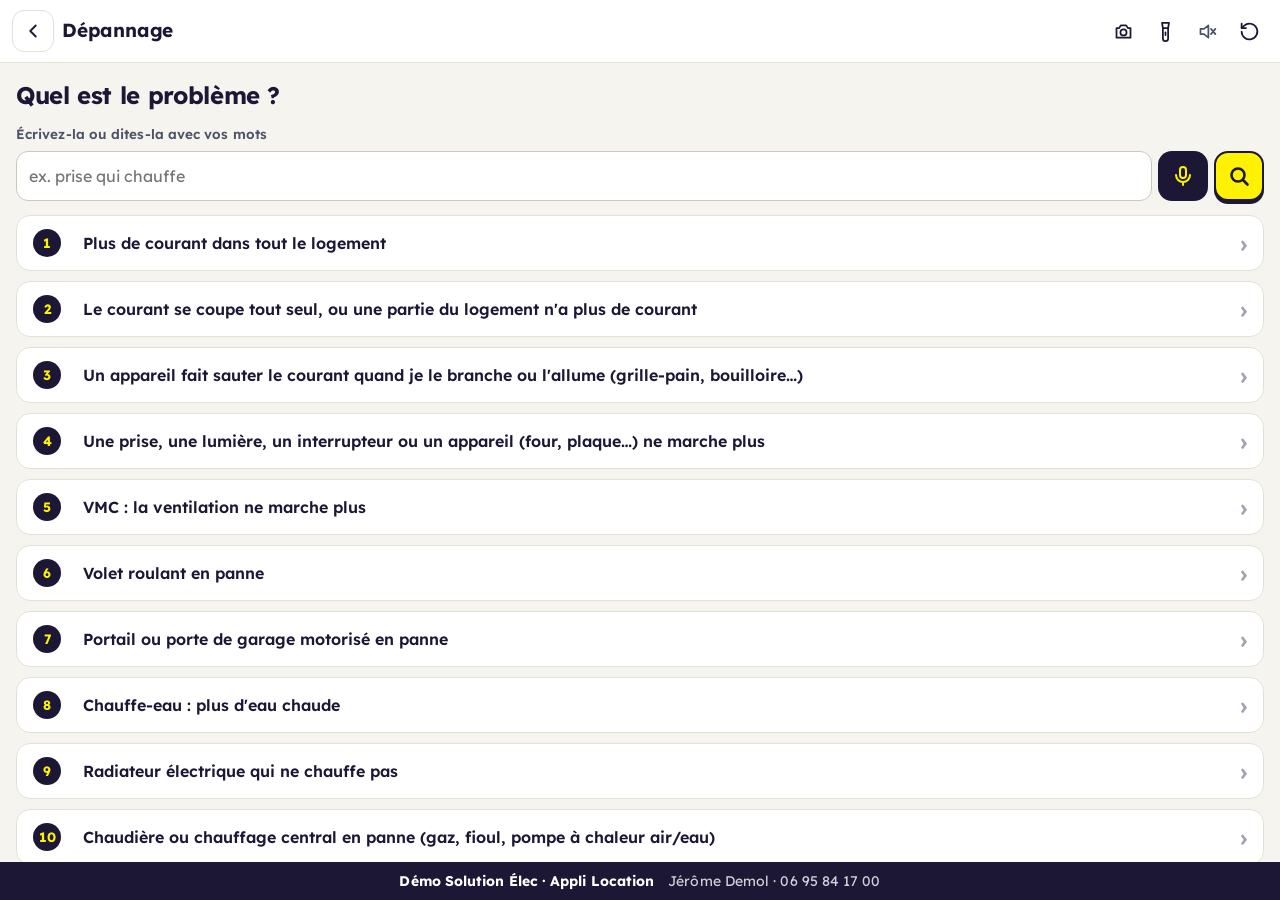
==== commit 154b9917: "Démo dépannage : couleurs de l'appli (bleu nuit et jaune) Co-Authored-By: Claude Opus 5.5 <noreply@a" ====
--- a/depannage/index.html
+++ b/depannage/index.html
@@ -5,7 +5,7 @@
 <script src="demo-avant.js"></script>
 <meta charset="utf-8">
 <meta name="viewport" content="width=device-width,initial-scale=1,viewport-fit=cover,user-scalable=no">
-<meta name="theme-color" content="#111111">
+<meta name="theme-color" content="#1D1736">
 <title>Solution Élec – Démo dépannage</title>
 <link rel="stylesheet" href="styles.css">
 <link rel="stylesheet" href="demo.css">
@@ -17,7 +17,7 @@
   <div class="content home">
     <header class="hero">
       <div class="hero-top">
-        <div class="logo-jd"><div class="lj-mark"><svg viewBox="0 0 48 48" aria-hidden="true"><text x="3" y="36" font-family="Georgia,'Times New Roman',serif" font-size="30" font-weight="700" fill="#111111">J</text><text x="19" y="36" font-family="Georgia,'Times New Roman',serif" font-size="30" font-weight="700" fill="#111111">D</text><path d="M27 6 18 26h7l-4 16 13-22h-7l4-14z" fill="#111111" stroke="#FFD100" stroke-width="1.2" stroke-linejoin="round"/></svg></div><div class="lj-txt"><b>JD Elec 33</b><small>Électricité générale</small></div></div>
+        <div class="logo-jd"><div class="lj-mark"><svg viewBox="0 0 48 48" aria-hidden="true"><text x="3" y="36" font-family="Georgia,'Times New Roman',serif" font-size="30" font-weight="700" fill="#1D1736">J</text><text x="19" y="36" font-family="Georgia,'Times New Roman',serif" font-size="30" font-weight="700" fill="#1D1736">D</text><path d="M27 6 18 26h7l-4 16 13-22h-7l4-14z" fill="#1D1736" stroke="#FFF200" stroke-width="1.2" stroke-linejoin="round"/></svg></div><div class="lj-txt"><b>JD Elec 33</b><small>Électricité générale</small></div></div>
         <button class="icon-btn glass" data-go="s-settings" aria-label="Réglages">
           <svg viewBox="0 0 24 24"><circle cx="12" cy="12" r="3"/><path d="M12 2v3M12 19v3M4.2 4.2l2.1 2.1M17.7 17.7l2.1 2.1M2 12h3M19 12h3M4.2 19.8l2.1-2.1M17.7 6.3l2.1-2.1"/></svg>
         </button>
@@ -111,7 +111,7 @@
       <input id="h-ref" type="text" placeholder="ex. 27 rue des Immortelles, Hourtin" autocomplete="off" list="h-ref-parc">
       <datalist id="h-ref-parc"></datalist>
       <label for="h-client" id="h-client-l">Client / agence (facultatif)</label>
-      <input id="h-client" type="text" placeholder="ex. AJP Immobilier Soulac" autocomplete="off">
+      <input id="h-client" type="text" placeholder="ex. Agence du Médoc, Soulac" autocomplete="off">
       <label for="h-nature">Maison ou appartement</label>
       <select id="h-nature"><option value="">Choisir</option><option value="maison">Maison</option><option value="appartement">Appartement</option><option value="maison_copro">Maison en copropriété</option></select>
       <div class="hf-row">
@@ -338,7 +338,7 @@
 <section class="screen welcome" id="s-welcome" hidden>
   <div class="wl-slides" id="wl-slides">
     <div class="wl-slide">
-      <div class="logo-jd big"><div class="lj-mark"><svg viewBox="0 0 48 48" aria-hidden="true"><text x="3" y="36" font-family="Georgia,'Times New Roman',serif" font-size="30" font-weight="700" fill="#111111">J</text><text x="19" y="36" font-family="Georgia,'Times New Roman',serif" font-size="30" font-weight="700" fill="#111111">D</text><path d="M27 6 18 26h7l-4 16 13-22h-7l4-14z" fill="#111111" stroke="#FFD100" stroke-width="1.2" stroke-linejoin="round"/></svg></div><div class="lj-txt"><b>JD Elec 33</b><small>Électricité générale</small></div></div>
+      <div class="logo-jd big"><div class="lj-mark"><svg viewBox="0 0 48 48" aria-hidden="true"><text x="3" y="36" font-family="Georgia,'Times New Roman',serif" font-size="30" font-weight="700" fill="#1D1736">J</text><text x="19" y="36" font-family="Georgia,'Times New Roman',serif" font-size="30" font-weight="700" fill="#1D1736">D</text><path d="M27 6 18 26h7l-4 16 13-22h-7l4-14z" fill="#1D1736" stroke="#FFF200" stroke-width="1.2" stroke-linejoin="round"/></svg></div><div class="lj-txt"><b>JD Elec 33</b><small>Électricité générale</small></div></div>
       <h1 class="brandname app-name">Solution Élec</h1>
       <p class="tagline">Le dépannage électrique qui commence par un diagnostic, pas par un déplacement.</p>
     </div>
@@ -463,7 +463,7 @@
       <h2>Agence (dépannage)</h2>
       <p class="hint">Destinataire des demandes d'intervention, qui valide avant transmission à JD Elec 33.</p>
       <label for="st-ag-nom">Nom de l'agence</label>
-      <input id="st-ag-nom" type="text" placeholder="ex. AJP Immobilier Soulac" autocomplete="off">
+      <input id="st-ag-nom" type="text" placeholder="ex. Agence du Médoc, Soulac" autocomplete="off">
       <label for="st-ag-gest">Gestionnaire en contact avec le propriétaire</label>
       <input id="st-ag-gest" type="text" placeholder="ex. Mme Dupont" autocomplete="off">
       <label for="st-ag-mail">E-mail du gestionnaire</label>
@@ -471,7 +471,7 @@
       <label for="st-ag-tel">Portable du gestionnaire (SMS)</label>
       <input id="st-ag-tel" type="text" inputmode="tel" placeholder="06 00 00 00 00" autocomplete="off">
       <label for="st-ag-ment">Mentions légales de l'agence (sur les estimations)</label>
-      <textarea id="st-ag-ment" rows="3" maxlength="600" placeholder="ex. SARL AJP Immobilier · carte professionnelle CPI 3301 XXXX XXX XXX délivrée par la CCI de Bordeaux · garantie financière …"></textarea>
+      <textarea id="st-ag-ment" rows="3" maxlength="600" placeholder="ex. SARL Agence du Médoc · carte professionnelle CPI 3301 XXXX XXX XXX délivrée par la CCI de Bordeaux · garantie financière …"></textarea>
       <label>Logo de l'agence</label>
       <div class="logo-row"><div class="logo-prev" id="st-ag-logo-prev">Aucun logo</div>
         <label class="btn ghost" for="st-ag-logo">Choisir</label><button class="btn ghost" id="st-ag-logo-del" type="button" hidden>Retirer</button></div>
@@ -554,26 +554,13 @@
 <script src="pdf.js"></script>
 <script src="legal.js"></script>
 <script src="catalogue.js"></script>
-<script src="zones.js"></script>
 <script src="depannage.js"></script>
-<script src="copro.js"></script>
-<script src="visite.js"></script>
 <script src="glob-ui.js"></script>
 <script src="app.js"></script>
 <script src="voix.js"></script>
 <script src="illus.js"></script>
 <script src="depannage-ui.js"></script>
-<script src="diagnostic-ui.js"></script>
-<script src="demo.js"></script>
-<script src="diag-local.js"></script>
-<script src="agence-ui.js"></script>
-<script src="parc-ui.js"></script>
-<script src="suivi-ui.js"></script>
-<script src="tdb-ui.js"></script>
 <script src="partenaires.js"></script>
-<script src="immeubles-ui.js"></script>
-<script src="qr.js"></script>
-<script src="age-ui.js"></script>
 <script src="demo-apres.js"></script>
 </body>
 </html>
--- a/depannage/styles.css
+++ b/depannage/styles.css
@@ -2,8 +2,8 @@
 :root{
   /* Thème clair « bleu électricité » : fond blanc, bleu franc, orange pour les repères */
   --bg:#ffffff; --panel:#f3f6fb; --panel2:#e8eef7; --line:#d6dfeb;
-  --fg:#0f1e36; --muted:#5b6b82; --gold:#1351b4; --gold-ink:#ffffff; --navy:#111111; --accent:#e8710a;
-  --red:#d32f2f; --amber:#e8710a; --blue:#1e88e5; --ok:#2e7d32;
+  --fg:#1D1736; --muted:#5B5872; --gold:#1D1736; --gold-ink:#ffffff; --navy:#1D1736; --accent:#e8710a;
+  --red:#d32f2f; --amber:#e8710a; --blue:#4F7DAA; --ok:#2e7d32;
   --f-display:"sans-serif-condensed","Roboto Condensed","Arial Narrow",system-ui,sans-serif;
   --f-body:system-ui,-apple-system,"Roboto","Segoe UI",sans-serif;
   --f-mono:ui-monospace,"Roboto Mono",Menlo,monospace;
@@ -85,7 +85,7 @@
 .box.a_verifier,.box.doute{border-color:var(--blue);border-style:dashed;animation:none;box-shadow:0 0 0 1px rgba(0,0,0,.6)}
 .box span{position:absolute;left:-3px;top:-3px;transform:translateY(-100%);background:var(--red);color:#fff;font:700 12px/1 var(--f-mono);padding:5px 7px;border-radius:5px 5px 5px 0}
 .box.non_conforme span{background:var(--amber);color:#1a1200}
-.box.a_verifier span,.box.doute span{background:var(--blue);color:#001226}
+.box.a_verifier span,.box.doute span{background:var(--blue);color:#1D1736}
 @keyframes blink{50%{opacity:.25}}
 
 /* ---- Feuille de résultat ---- */
@@ -109,7 +109,7 @@
 .num{font:700 12px var(--f-mono);color:var(--muted)}
 .pill{font:700 10px/1 var(--f-mono);text-transform:uppercase;letter-spacing:.05em;padding:4px 6px;border-radius:4px;background:var(--red);color:#fff;white-space:nowrap}
 .non_conforme .pill{background:var(--amber);color:#1a1200}
-.a_verifier .pill,.doute .pill{background:var(--blue);color:#001226}
+.a_verifier .pill,.doute .pill{background:var(--blue);color:#1D1736}
 .ref{font:500 12px var(--f-mono);color:var(--gold)}
 .find p{margin:0;font-size:13px;color:var(--muted)}
 .find .act{color:var(--fg)}
@@ -201,7 +201,7 @@
 .result-card.hors{border-color:var(--blue)}
 .result-card h2{margin:0}
 .result-card .tag{align-self:flex-start;font:700 11px var(--f-mono);text-transform:uppercase;letter-spacing:.06em;padding:4px 8px;border-radius:5px}
-.resolu .tag{background:var(--ok);color:#002313}.intervention .tag{background:var(--amber);color:#1a1200}.danger .tag{background:var(--red);color:#fff}.hors .tag{background:var(--blue);color:#001226}
+.resolu .tag{background:var(--ok);color:#002313}.intervention .tag{background:var(--amber);color:#1a1200}.danger .tag{background:var(--red);color:#fff}.hors .tag{background:var(--blue);color:#1D1736}
 .actions{display:flex;flex-direction:column;gap:10px}
 .actions .btn{width:100%}
 textarea{width:100%;min-height:80px;border-radius:10px;border:1px solid var(--line);background:var(--bg);padding:10px 12px;font:inherit;color:inherit;resize:vertical}
@@ -243,7 +243,7 @@
 .mark{width:46px;height:46px;border-radius:12px;background:var(--gold);color:var(--gold-ink);display:grid;place-items:center}
 .mark svg{width:28px;height:28px;fill:currentColor;stroke:none}
 .brandname{font:800 38px/1 var(--f-display);letter-spacing:.01em;margin:6px 0 0}
-.tagline{margin:0;font-size:16px;line-height:1.4;color:#c9d3e2;max-width:32ch}
+.tagline{margin:0;font-size:16px;line-height:1.4;color:#DCD9E4;max-width:32ch}
 .chips{display:flex;flex-wrap:wrap;gap:6px}
 .chips span{font-size:12px;font-weight:600;border:1px solid rgba(214,173,92,.45);color:var(--gold);border-radius:99px;padding:4px 10px}
 .by{font:500 11px var(--f-mono);color:var(--muted)}
@@ -259,7 +259,7 @@
 .dem{display:flex;gap:10px;align-items:center;background:var(--panel);border:1px solid var(--line);border-radius:12px;padding:10px 12px;width:100%;text-align:left}
 .dem .vt{flex:1;min-width:0}.dem b{display:block;white-space:nowrap;overflow:hidden;text-overflow:ellipsis}.dem small{color:var(--muted)}
 .st{font:700 10.5px var(--f-mono);text-transform:uppercase;padding:5px 8px;border-radius:6px;white-space:nowrap}
-.st.attente_accord{background:var(--amber);color:#1a1200}.st.accord{background:var(--blue);color:#001226}.st.rdv{background:#8b5cf6;color:#fff}.st.terminee{background:var(--ok);color:#002313}.st.refusee{background:var(--panel2);color:var(--muted)}
+.st.attente_accord{background:var(--amber);color:#1a1200}.st.accord{background:var(--blue);color:#1D1736}.st.rdv{background:#8b5cf6;color:#fff}.st.terminee{background:var(--ok);color:#002313}.st.refusee{background:var(--panel2);color:var(--muted)}
 .footbar .btn{padding:0 10px}
 
 /* ---- profils ---- */
@@ -275,7 +275,7 @@
 .welcome .tagline{font-size:19px}
 .wl-step{display:flex;gap:14px;align-items:flex-start}
 .wl-step>b{flex:0 0 36px;height:36px;border-radius:50%;background:var(--gold);color:var(--gold-ink);display:grid;place-items:center;font:800 18px var(--f-display)}
-.wl-step h2{margin:0 0 2px}.wl-step p{margin:0;color:#c9d3e2;font-size:15px}
+.wl-step h2{margin:0 0 2px}.wl-step p{margin:0;color:#DCD9E4;font-size:15px}
 .wl-q{font:800 30px var(--f-display);margin:0}
 .choice.on{border-color:var(--gold);background:rgba(214,173,92,.15)}
 .check a{color:var(--gold)}
@@ -322,7 +322,7 @@
 /* =================== THÈME BLANC & BLEU (surcharges) =================== */
 .non_conforme .pill,.a_verifier .pill,.doute .pill,.box.non_conforme span,.box.a_verifier span,.box.doute span{color:#fff}
 .st.attente_accord{color:#fff}.st.accord{color:#fff}.st.terminee{color:#fff}
-.hero{background:#111111;border-bottom:0;color:#fff;box-shadow:0 6px 18px rgba(0,0,0,.18)}
+.hero{background:#1D1736;border-bottom:0;color:#fff;box-shadow:0 6px 18px rgba(0,0,0,.18)}
 .hero .brandname,.hero h1{color:#fff}
 .hero .tagline{color:rgba(255,255,255,.9)}
 .hero .chips span{border-color:rgba(255,255,255,.45);color:#fff}
@@ -331,13 +331,13 @@
 .mark{background:#fff;color:var(--gold);box-shadow:0 2px 8px rgba(0,0,0,.15)}
 .tile{background:#fff;box-shadow:0 1px 3px rgba(15,30,54,.06)}
 .tile-ico{background:rgba(17,17,17,.09);color:var(--gold)}
-.tile-main{background:var(--jaune,#FFD100);color:#fff;box-shadow:0 8px 20px rgba(17,17,17,.25)}
+.tile-main{background:var(--jaune,#FFF200);color:#fff;box-shadow:0 8px 20px rgba(17,17,17,.25)}
 .tile-main p{color:rgba(255,255,255,.88)}
 .tile-main .tile-ico{background:rgba(255,255,255,.18);color:#fff}
-.panne-btn{background:var(--jaune,#FFD100);color:#fff;box-shadow:0 14px 34px rgba(17,17,17,.3)}
+.panne-btn{background:var(--jaune,#FFF200);color:#fff;box-shadow:0 14px 34px rgba(17,17,17,.3)}
 .pb-ico{background:rgba(255,255,255,.18)}
 .panne-voix{border-color:var(--gold);color:var(--gold)}
-.mic-big{background:var(--jaune,#FFD100);color:#fff}
+.mic-big{background:var(--jaune,#FFF200);color:#fff}
 .mic-ico{background:rgba(255,255,255,.18)}
 .mic-fab{background:var(--gold);color:#fff;box-shadow:0 8px 24px rgba(17,17,17,.4)}
 .safety{background:#fff4f4;border-color:#f2b8b8}
@@ -348,7 +348,7 @@
 .legal p,.legal li{color:var(--fg)}
 .card{box-shadow:0 1px 3px rgba(15,30,54,.05)}
 input[type=text],input[type=password],input[type=number],select,textarea{background:#fff}
-.welcome{background:#111111;color:#fff}
+.welcome{background:#1D1736;color:#fff}
 .welcome .tagline,.wl-step p{color:rgba(255,255,255,.9)}
 .welcome .wl-step h2,.welcome .wl-q,.welcome .brandname{color:#fff}
 .wl-step>b{background:#fff;color:var(--gold)}
@@ -360,7 +360,7 @@
 .welcome .btn.primary{background:#fff;color:var(--gold);border-color:#fff}
 .cam-msg{color:#fff}
 .rooms button{color:#fff}
-.thumb{color:#fff}.thumb span{color:#FFD100}
+.thumb{color:#fff}.thumb span{color:#FFF200}
 .dep-ico{background:var(--gold);color:#fff}
 /* photos pédagogiques */
 .illus{background:none;border:0;padding:0}
@@ -391,7 +391,7 @@
 .tile-demo{flex-direction:row;align-items:center;gap:14px;border-color:#e3e3dd;background:#fff}
 .tile-demo .tile-ico{flex:0 0 auto;margin:0}
 .demo-flag{align-self:flex-start;font:700 11px var(--f-mono);text-transform:uppercase;letter-spacing:.06em;color:var(--accent);background:#fff3e8;border:1px solid #f7c9a0;border-radius:6px;padding:4px 8px}
-.eco-card{background:#111111;color:#fff;border-radius:18px;padding:18px;display:flex;flex-direction:column;gap:4px;box-shadow:0 10px 26px rgba(17,17,17,.28)}
+.eco-card{background:#1D1736;color:#fff;border-radius:18px;padding:18px;display:flex;flex-direction:column;gap:4px;box-shadow:0 10px 26px rgba(17,17,17,.28)}
 .eco-card>small{opacity:.85;font-size:12.5px}
 .eco-card>b{font:800 42px/1.05 var(--f-display);font-variant-numeric:tabular-nums}
 .eco-sub{display:flex;flex-wrap:wrap;gap:6px 14px;font-size:12.5px;opacity:.95;margin-top:4px}
@@ -401,7 +401,7 @@
 .score-bar b{font:800 16px var(--f-display)}.score-bar small{font-size:10.5px}
 .carte-box{border-radius:16px;overflow:hidden;border:1px solid var(--line)}
 .carte{width:100%;height:auto;display:block}
-.carte .cv{font:600 9.5px var(--f-body);fill:#33415a}
+.carte .cv{font:600 9.5px var(--f-body);fill:#3A3557}
 .carte .ocean{font:italic 600 11px var(--f-body);fill:#5d8fc7}
 .carte circle{cursor:pointer}
 .lt{flex:0 0 38px;height:38px;border-radius:9px;color:#fff;display:grid;place-items:center;font:800 18px var(--f-display)}
@@ -427,7 +427,7 @@
 .seg button{min-height:48px;border-radius:10px;border:1px solid var(--line);background:#fff;font:600 13px/1.2 inherit;color:var(--fg);padding:6px}
 .seg button.on{background:var(--gold);border-color:var(--gold);color:#fff}
 .btn.big{min-height:54px;font-size:16px}
-.st.devis_demande,.st.planifiee{background:var(--amber);color:#fff}.st.devis_recu{background:var(--blue);color:#fff}.st.cles{background:#111111;color:#fff}
+.st.devis_demande,.st.planifiee{background:var(--amber);color:#fff}.st.devis_recu{background:var(--blue);color:#fff}.st.cles{background:#1D1736;color:#fff}
 body.prof-locataire .ag-only,body.prof-electricien .ag-only{display:none!important}
 
 /* ---- photos dépannage ---- */
@@ -447,12 +447,12 @@
 @media (prefers-reduced-motion:reduce){.cam-btn.pulse{animation:none}}
 
 /* ---- estimation agence ---- */
-.est-hero{background:#111111;color:#fff;border-radius:16px;padding:18px 16px;display:flex;flex-direction:column;gap:6px}
+.est-hero{background:#1D1736;color:#fff;border-radius:16px;padding:18px 16px;display:flex;flex-direction:column;gap:6px}
 .est-k{font-size:12.5px;opacity:.85}
 .est-v{font-size:34px;line-height:1.1;font-weight:800;letter-spacing:-.5px}.est-v small{font-size:15px;font-weight:600;opacity:.85}
 .est-r{font-size:13px;opacity:.9}
 .est-f{align-self:flex-start;margin-top:6px;font:700 12px/1 inherit;padding:6px 10px;border-radius:20px;background:#2e7d32;color:#fff}
-.est-f.bonne{background:#fff;color:#111111}.est-f.partielle{background:#e8710a}
+.est-f.bonne{background:#fff;color:#1D1736}.est-f.partielle{background:#e8710a}
 .est-fd{font-size:12.5px;opacity:.9;line-height:1.4}
 .est-syn{font-size:14px;color:var(--fg);line-height:1.5;margin:0}
 .est-list{display:flex;flex-direction:column;border:1px solid var(--line);border-radius:12px;overflow:hidden}
@@ -511,7 +511,7 @@
 body.prof-agence:not(.demo-on) #h-demo{display:none!important}
 .logo-jd.agence .lj-mark.ag{background:#fff;display:flex;align-items:center;justify-content:center;overflow:hidden}
 .lj-mark.ag img{max-width:100%;max-height:100%;object-fit:contain}
-.lj-mark.ag span{font:800 18px/1 Georgia,serif;color:#111111}
+.lj-mark.ag span{font:800 18px/1 Georgia,serif;color:#1D1736}
 .logo-row{display:flex;align-items:center;gap:8px}
 .logo-prev{flex:1;min-height:56px;border:1px dashed var(--line);border-radius:10px;display:flex;align-items:center;justify-content:center;font-size:13px;color:var(--muted);background:#fff;padding:4px}
 .logo-prev img{max-height:48px;max-width:100%;object-fit:contain}
@@ -624,7 +624,7 @@
 .req{color:var(--red)}
 .f-err{color:var(--red);font-size:13px;margin:-2px 0 4px}
 [aria-invalid=true]{border-color:var(--red)!important;box-shadow:0 0 0 1px var(--red) inset}
-.pt-pay{display:flex;flex-direction:column;gap:2px;background:#eef4fd;border:1px solid #c9daf5;border-radius:10px;padding:10px 12px;margin-top:8px;font-size:13.5px}
+.pt-pay{display:flex;flex-direction:column;gap:2px;background:#F3F1EC;border:1px solid #c9daf5;border-radius:10px;padding:10px 12px;margin-top:8px;font-size:13.5px}
 .pt-pay b{color:var(--navy)}
 .pt-dl{margin:0;display:grid;grid-template-columns:1fr;gap:2px}
 .pt-dl dt{font-size:12px;color:var(--muted);text-transform:uppercase;letter-spacing:.05em;margin-top:6px}
@@ -637,7 +637,7 @@
 .pt-sign .check input{flex:0 0 auto;margin-top:1px}
 .sig-wrap{position:relative;border:2px dashed #9fb6dc;border-radius:12px;background:#fff;overflow:hidden}
 .sig-wrap canvas{display:block;width:100%;height:150px;touch-action:none}
-.sig-ph{position:absolute;inset:0;display:grid;place-items:center;color:#9fb0c8;font-size:15px;pointer-events:none}
+.sig-ph{position:absolute;inset:0;display:grid;place-items:center;color:#B3B0C2;font-size:15px;pointer-events:none}
 .pt-ok{align-items:center;text-align:center}
 .pt-ok-ico{width:56px;height:56px;border-radius:50%;background:var(--ok);display:grid;place-items:center}
 .pt-ok-ico svg{width:30px;height:30px;stroke:#fff;stroke-width:3}
@@ -667,7 +667,7 @@
 .ca-btn svg{width:20px;height:20px}
 .ca-btn.ecoute{background:#c62828;border-color:#c62828}
 .ck{height:72%}
-.ck-note{background:#eef4fd;border:1px solid #c9daf5;border-radius:10px;padding:8px 10px;font-size:14px}
+.ck-note{background:#F3F1EC;border:1px solid #c9daf5;border-radius:10px;padding:8px 10px;font-size:14px}
 .ck-note textarea{width:100%;min-height:54px;border:1px solid var(--line);border-radius:8px;padding:6px 8px;font:inherit;margin-top:4px;background:#fff}
 .ck-row{display:flex;align-items:center;gap:10px;border:1px solid var(--line);border-radius:12px;padding:10px;background:#fff}
 .ck-row.on{border-color:var(--gold);box-shadow:0 0 0 1px var(--gold) inset;background:#f4f8ff}
@@ -693,7 +693,7 @@
 .scen .tag-reco{align-self:flex-start;background:var(--ok);color:#fff;font:700 11px var(--f-body);border-radius:99px;padding:2px 8px}
 .phrase{background:#fffaf0;border:1px solid #f3d9a8;border-radius:12px;padding:12px;font-size:15px;line-height:1.5}
 .phrase b{display:block;font-size:12px;letter-spacing:.06em;text-transform:uppercase;color:#9a4a00;margin-bottom:4px}
-.notes-piece{background:#eef4fd;border-radius:10px;padding:8px 10px;font-size:14px;margin:6px 0}
+.notes-piece{background:#F3F1EC;border-radius:10px;padding:8px 10px;font-size:14px;margin:6px 0}
 @media (max-width:359px){.scen{grid-template-columns:1fr}}
 
 /* visite : chiffrage contrôlé (électricien, Consuel, architecte) */
@@ -728,7 +728,7 @@
 @font-face{font-family:"Lexend";src:url(fonts/lexend-latin-700-normal.woff2) format("woff2");font-weight:700 900;font-style:normal;font-display:swap}
 :root{
   --brume:#f2f5f9; --carte:#ffffff; --trait:#dde5ef; --encre:#172338; --ardoise:#56657d;
-  --nuit:#0b2d63; --bleu:#1351b4; --bleu-doux:#e8f0fc; --voyant:#158a57; --voyant-doux:#e4f4ec;
+  --nuit:#1D1736; --bleu:#1D1736; --bleu-doux:#e8f0fc; --voyant:#158a57; --voyant-doux:#e4f4ec;
   --prudence:#9a4a05; --prudence-doux:#fff3e3; --danger:#c62828; --danger-doux:#fdeeee;
   --bg:var(--brume); --panel:var(--carte); --line:var(--trait); --fg:var(--encre); --muted:var(--ardoise); --navy:var(--nuit); --ok:var(--voyant);
   --f-display:"Lexend",system-ui,-apple-system,"Roboto",sans-serif;
@@ -911,7 +911,7 @@
 
 /* =================== TROIS APPLIS (produits.js) =================== */
 .p-off{display:none!important}
-.brandname .pn{font-style:normal;display:inline-block;vertical-align:middle;margin-left:6px;padding:4px 10px 5px;border-radius:99px;font:700 15px/1 var(--f-body);letter-spacing:.02em;color:#fff;background:var(--produit,#1351b4);border:1px solid rgba(255,255,255,.45)}
+.brandname .pn{font-style:normal;display:inline-block;vertical-align:middle;margin-left:6px;padding:4px 10px 5px;border-radius:99px;font:700 15px/1 var(--f-body);letter-spacing:.02em;color:#fff;background:var(--produit,#1D1736);border:1px solid rgba(255,255,255,.45)}
 .welcome .brandname .pn{font-size:18px}
 body.produit .prof-label,body.produit #prof-switch{display:none}
 body.produit.prof-locataire.prof-open .prof-label,body.produit.prof-locataire.prof-open #prof-switch{display:flex}
@@ -921,10 +921,10 @@
 .imm{display:flex;gap:10px;align-items:center;background:#fff;border:1px solid var(--line);border-radius:14px;padding:12px 14px;width:100%;text-align:left;margin-bottom:10px}
 .imm .vt{flex:1;min-width:0}.imm b{display:block;font-size:16px}.imm small{display:block;color:var(--muted);margin-top:2px}
 .vis{font-size:13px;font-weight:600}.vis.ok{color:var(--voyant,#158a57)}.vis.late,.vis.todo{color:#b45309}
-.chips.eq{margin:8px 0}.chips.eq span{border-color:var(--line);color:var(--ardoise,#334155)}
+.chips.eq{margin:8px 0}.chips.eq span{border-color:var(--line);color:var(--ardoise,#3A3557)}
 .eq-grid{display:grid;grid-template-columns:1fr 1fr;gap:4px 10px}
 .eq-grid .check{font-size:14px;margin:4px 0}
-.card.service h2{font-size:18px}.card.service p{margin:6px 0 12px;color:var(--ardoise,#334155)}
+.card.service h2{font-size:18px}.card.service p{margin:6px 0 12px;color:var(--ardoise,#3A3557)}
 .btn.danger{border-color:var(--danger,#c62828);color:var(--danger,#c62828)}
 .charge .saison{margin:8px 0 0;padding:8px 10px;border-radius:10px;background:rgba(17,17,17,.08);font-size:14px}
 #sv-imm{margin-bottom:12px}
@@ -945,19 +945,19 @@
 body.produit-copro.prof-agence .ag-tiles{order:5}
 body.produit-transaction.prof-agence #h-list-t,body.produit-transaction.prof-agence #h-list{order:10}
 /* lecteur de QR, lien de l'accueil */
-.lien-qr{display:flex;align-items:center;justify-content:center;gap:10px;min-height:52px;border-radius:16px;border:1px dashed var(--line);background:#fff;color:var(--nuit,#0b2d63);font:600 16px var(--f-body)}
+.lien-qr{display:flex;align-items:center;justify-content:center;gap:10px;min-height:52px;border-radius:16px;border:1px dashed var(--line);background:#fff;color:var(--nuit,#1D1736);font:600 16px var(--f-body)}
 .lien-qr svg{width:22px;height:22px;fill:none;stroke:currentColor;stroke-width:1.8}
 .qr-cam{position:relative;border-radius:18px;overflow:hidden;background:#0b1626;aspect-ratio:3/4;max-height:56vh}
 .qr-cam video{width:100%;height:100%;object-fit:cover;display:block}
 .qr-cadre{position:absolute;inset:18% 14%;border:3px solid rgba(255,255,255,.9);border-radius:18px;box-shadow:0 0 0 999px rgba(0,0,0,.35)}
-.qr-aide{text-align:center;margin:0;color:var(--ardoise,#334155)}
+.qr-aide{text-align:center;margin:0;color:var(--ardoise,#3A3557)}
 /* fiche du logement dans le dépannage */
 .fiche-tb{background:#fff;border:1px solid var(--line);border-left:4px solid var(--voyant,#158a57);border-radius:12px;padding:10px 12px;margin:0}
 .fiche-tb p{margin:0 0 6px}.fiche-tb img{width:100%;max-height:260px;object-fit:contain;border-radius:8px;background:#f3f4f6}
-.fiche-auto,.fiche-note{display:flex;gap:8px;align-items:flex-start;flex-wrap:wrap;margin:0;padding:10px 12px;border-radius:12px;background:rgba(21,138,87,.08);color:var(--nuit,#0b2d63);font-size:15px}
+.fiche-auto,.fiche-note{display:flex;gap:8px;align-items:flex-start;flex-wrap:wrap;margin:0;padding:10px 12px;border-radius:12px;background:rgba(21,138,87,.08);color:var(--nuit,#1D1736);font-size:15px}
 .fiche-auto svg,.fiche-note svg{width:20px;height:20px;flex:0 0 auto;fill:none;stroke:var(--voyant,#158a57);stroke-width:2}
 .fiche-auto span,.fiche-note span{flex:1;min-width:0}
-.fiche-auto button{border:0;background:none;color:var(--bleu,#1351b4);font:600 14px var(--f-body);text-decoration:underline;padding:4px 0}
+.fiche-auto button{border:0;background:none;color:var(--bleu,#1D1736);font:600 14px var(--f-body);text-decoration:underline;padding:4px 0}
 .dp-lg-l{margin-bottom:-6px}
 .tb-prev{flex:1;min-height:64px;display:grid;place-items:center;border:1px dashed var(--line);border-radius:10px;color:var(--muted);font-size:13px;overflow:hidden}
 .tb-prev img{width:100%;max-height:180px;object-fit:contain}
@@ -971,7 +971,7 @@
 .cpt.muet{border-color:#f0b35a;background:#fff8ec}
 .cpt b{display:block}.cpt small{display:block;color:var(--muted);font-size:12.5px}
 .cpt-rel{display:flex;gap:6px;align-items:center;flex:0 0 auto}.cpt-rel input{width:96px}
-.ag-txt{white-space:pre-wrap;font:15px/1.5 var(--f-body);margin:0;color:var(--nuit,#0b2d63)}
+.ag-txt{white-space:pre-wrap;font:15px/1.5 var(--f-body);margin:0;color:var(--nuit,#1D1736)}
 /* reprendre la visite en cours */
 .reprise-visite{display:flex;gap:12px;align-items:center;text-align:left;width:100%;border:2px solid var(--voyant,#158a57);background:#fff;border-radius:16px;padding:12px 14px;order:-1}
 .reprise-visite .rv-ico{width:40px;height:40px;border-radius:50%;background:var(--voyant,#158a57);display:grid;place-items:center;flex:0 0 auto}
@@ -979,7 +979,7 @@
 .reprise-visite .vt{display:flex;flex-direction:column;min-width:0}.reprise-visite .vt span{font-size:13px;color:var(--voyant,#158a57);font-weight:700}
 .reprise-visite b{font-size:16px;white-space:nowrap;overflow:hidden;text-overflow:ellipsis}.reprise-visite small{color:var(--muted)}
 
-.reprise-visite.maj{border-color:var(--accent,#1351B4)}.reprise-visite.maj .rv-ico{background:var(--accent,#1351B4)}.reprise-visite.maj .rv-ico svg{fill:none;stroke:#fff;stroke-width:2.2;stroke-linecap:round;stroke-linejoin:round}
+.reprise-visite.maj{border-color:var(--accent,#1D1736)}.reprise-visite.maj .rv-ico{background:var(--accent,#1D1736)}.reprise-visite.maj .rv-ico svg{fill:none;stroke:#fff;stroke-width:2.2;stroke-linecap:round;stroke-linejoin:round}
 .st-ver{margin:0 2px -4px;font-size:12px}
 #st-envoi:empty{display:none}
 label.btn{font-size:inherit;color:inherit;cursor:pointer;text-align:center}   /* « Importer », « Restaurer » : même aspect que les boutons */
@@ -996,10 +996,10 @@
    retour au toucher net et entrées d'écran rapides (coupées si « moins d'animations » est demandé).
    ===================================================================================== */
 :root{
-  --jaune:#FFD100; --jaune-fonce:#E0B400; --jaune-doux:#FFF7CC; --noir:#111111; --noir-2:#2B2B2B;
+  --jaune:#FFF200; --jaune-fonce:#E6D900; --jaune-doux:#FFFBD6; --noir:#1D1736; --noir-2:#2A2450;
   --rouge:#E10600; --rouge-fonce:#B00500; --rouge-doux:#FDECEB; --vert:#00A047; --vert-fonce:#00753A; --vert-doux:#E3F6EA;
   --orange:#A84B00; --orange-doux:#FFF0DE;
-  --fond:#F4F4F0; --carte:#FFFFFF; --trait:#E2E2DB; --trait-fort:#C9C9C0; --encre:#111111; --ardoise:#585852;
+  --fond:#F6F4EE; --carte:#FFFFFF; --trait:#E3E0D6; --trait-fort:#CBC7BB; --encre:#1D1736; --ardoise:#4E5268;
   /* anciens jetons, redirigés vers la nouvelle palette */
   --brume:var(--fond); --bg:var(--fond); --panel:var(--carte); --panel2:#ECECE6; --line:var(--trait); --fg:var(--encre); --muted:var(--ardoise);
   --nuit:var(--noir); --navy:var(--noir); --bleu:var(--noir); --bleu-doux:var(--jaune-doux); --gold:var(--noir); --gold-ink:var(--jaune);
@@ -1074,7 +1074,7 @@
 .tile > p{grid-column:2;grid-row:2;align-self:start}
 .tile > div:not(.tile-ico){grid-column:2;grid-row:1 / span 2;min-width:0}
 .tile h2{font:700 16.5px/1.25 var(--f-display);margin:0;color:var(--noir);letter-spacing:-.005em}
-.tile p{font-size:13.5px;line-height:1.35;color:var(--ardoise);margin:2px 0 0;white-space:nowrap;overflow:hidden;text-overflow:ellipsis}
+.tile p{font-size:13.5px;line-height:1.35;color:var(--ardoise);margin:2px 0 0;white-space:normal;overflow:hidden;display:-webkit-box;-webkit-line-clamp:2;-webkit-box-orient:vertical}
 .tile-main.principale{background:var(--jaune);border:2px solid var(--noir);box-shadow:var(--ombre-btn);padding-top:16px;padding-bottom:16px}
 .tile-main.principale::after{opacity:1}
 .tile-main.principale .tile-ico{background:var(--noir);color:var(--jaune);width:48px;height:48px}
--- a/depannage/demo.css
+++ b/depannage/demo.css
@@ -1,32 +1,27 @@
-/* Démo publique : couleurs EDF (comme dans la présentation), bandeau et fenêtre d'explication */
-:root, body {
-  --jaune: #FE5815 !important; --jaune-fonce: #D94A0E !important; --jaune-doux: #FFEDE3 !important;
-  --noir: #001A70 !important; --noir-2: #10367A !important; --navy: #001A70 !important;
-}
-.hero, .welcome { background: #001A70 !important; }
+/* Démo publique : bandeau et fenêtre d'explication, aux couleurs de l'appli (bleu nuit et jaune) */
 .mic-fab, #mic-fab { display: none !important; }
 body { padding-bottom: 64px; }
 .demo-bandeau {
   position: fixed; left: 0; right: 0; bottom: 0; z-index: 9998;
   display: flex; flex-wrap: wrap; gap: 4px 14px; justify-content: center; align-items: center;
   padding: 10px 16px calc(10px + env(safe-area-inset-bottom));
-  background: #001A70; color: #fff; font: 14px/1.3 Lexend, system-ui, sans-serif;
+  background: #1D1736; color: #fff; font: 14px/1.3 Lexend, system-ui, sans-serif;
 }
 .demo-bandeau span { opacity: .8; }
 .demo-fenetre {
-  position: fixed; inset: 0; z-index: 9999; background: rgba(0, 26, 112, .55);
+  position: fixed; inset: 0; z-index: 9999; background: rgba(29, 23, 54, .6);
   display: flex; align-items: center; justify-content: center; padding: 16px;
 }
 .demo-fenetre[hidden] { display: none; }
 .demo-carte {
-  background: #fff; color: #001A70; border-radius: 20px; padding: 24px; max-width: 420px;
+  background: #fff; color: #1D1736; border-radius: 20px; padding: 24px; max-width: 420px;
   font: 16px/1.5 Lexend, system-ui, sans-serif; box-shadow: 0 20px 60px rgba(0, 0, 0, .3);
 }
 .demo-carte h2 { margin: 0 0 10px; font-size: 22px; }
 .demo-carte p { margin: 0 0 12px; }
 .demo-note { font-size: 14px; color: #4E5268; }
 .demo-carte button {
-  width: 100%; min-height: 48px; border: 0; border-radius: 14px; background: #FE5815; color: #fff;
+  width: 100%; min-height: 48px; border: 0; border-radius: 14px; background: #FFF200; color: #1D1736;
   font: 600 16px Lexend, system-ui, sans-serif; cursor: pointer;
 }
-.demo-carte button:focus-visible { outline: 3px solid #001A70; outline-offset: 2px; }
+.demo-carte button:focus-visible { outline: 3px solid #1D1736; outline-offset: 2px; }
